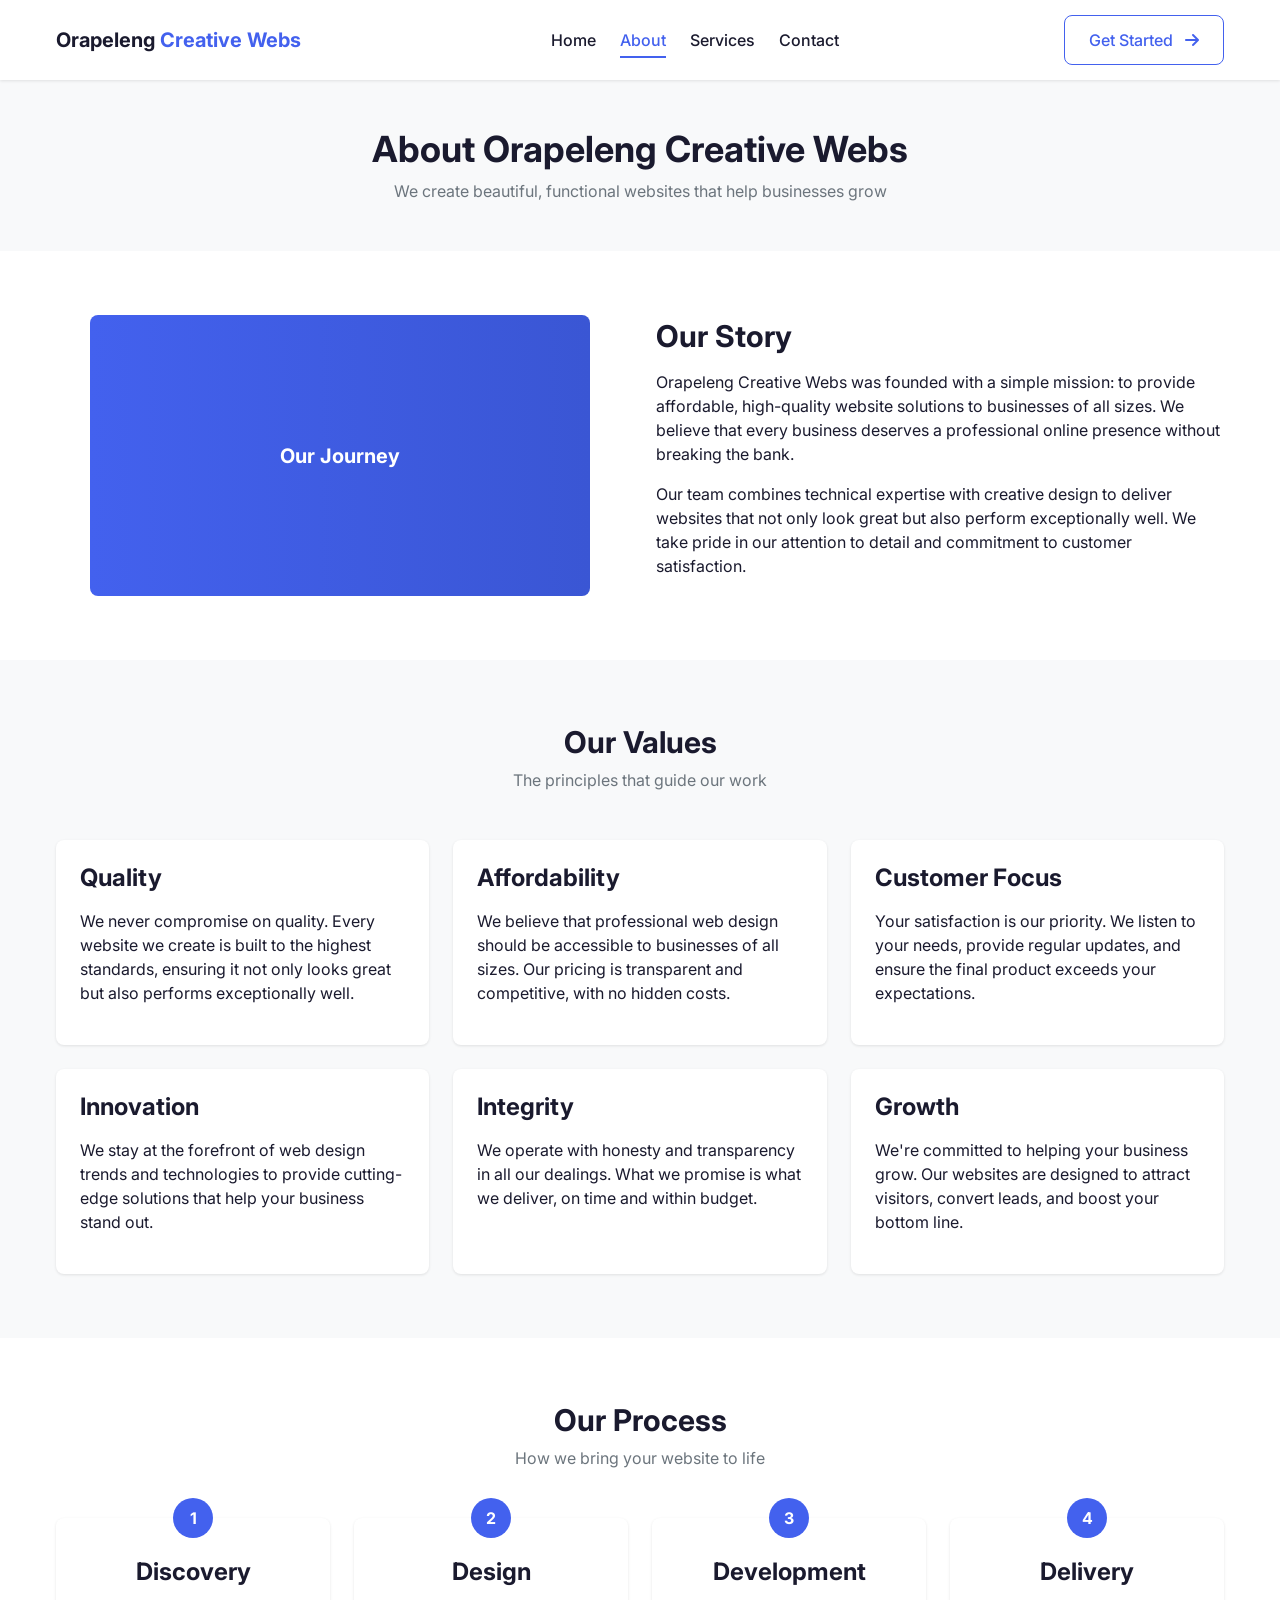
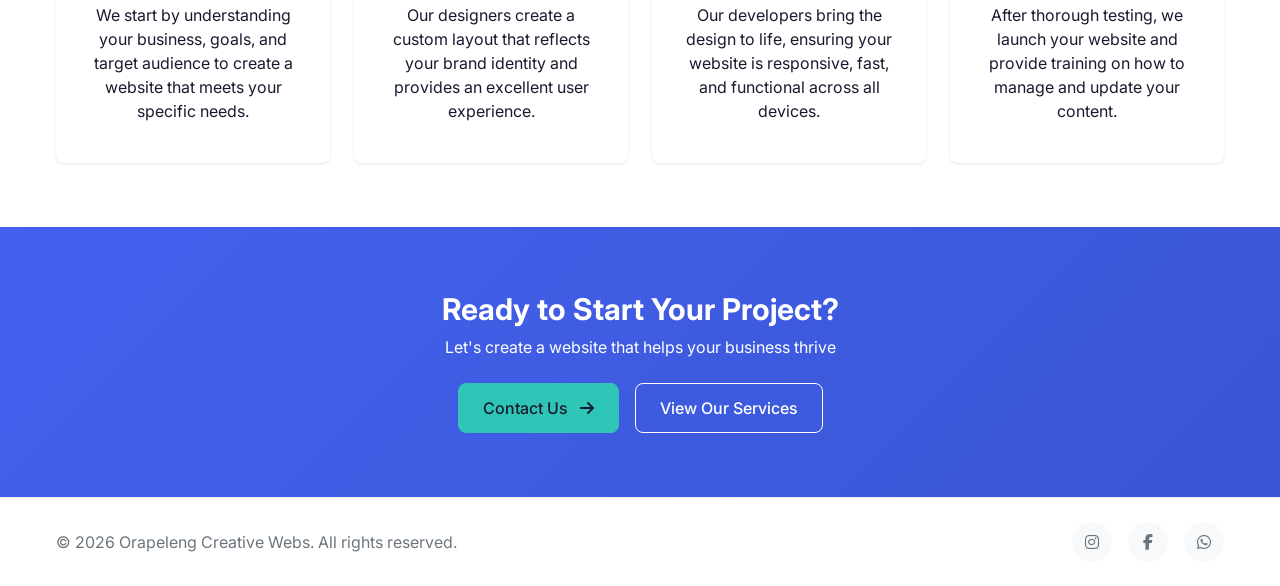
==== about.html @ 5fe6d30f "Add files via upload" ====
<!DOCTYPE html>
<html lang="en">
<head>
    <meta charset="UTF-8">
    <meta name="viewport" content="width=device-width, initial-scale=1.0">
    <title>About Us - Orapeleng Creative Webs</title>
    <meta name="description" content="Learn about Orapeleng Creative Webs, our story, values, and process for creating beautiful websites.">
    <!-- Stylesheets -->
    <link rel="stylesheet" href="styles.css">
    <!-- Google Fonts -->
    <link href="https://fonts.googleapis.com/css2?family=Inter:wght@300;400;500;600;700&display=swap" rel="stylesheet">
    <!-- Font Awesome for icons -->
    <link rel="stylesheet" href="https://cdnjs.cloudflare.com/ajax/libs/font-awesome/6.4.0/css/all.min.css">
</head>
<body>
    <!-- Navigation -->
    <header class="header">
        <div class="container">
            <div class="header-content">
                <a href="index.html" class="logo">
                    Orapeleng <span>Creative Webs</span>
                </a>
                <nav class="main-nav">
                    <ul class="nav-list">
                        <li><a href="index.html">Home</a></li>
                        <li><a href="about.html" class="active">About</a></li>
                        <li><a href="services.html">Services</a></li>
                        <li><a href="contact.html">Contact</a></li>
                    </ul>
                </nav>
                <div class="nav-buttons">
                    <a href="contact.html" class="btn btn-outline">
                        Get Started <i class="fas fa-arrow-right"></i>
                    </a>
                    <button class="mobile-menu-btn" id="mobileMenuBtn">
                        <i class="fas fa-bars"></i>
                    </button>
                </div>
            </div>
        </div>
    </header>

    <!-- Mobile Menu -->
    <div class="mobile-menu" id="mobileMenu">
        <ul class="mobile-nav-list">
            <li><a href="index.html">Home</a></li>
            <li><a href="about.html">About</a></li>
            <li><a href="services.html">Services</a></li>
            <li><a href="contact.html">Contact</a></li>
        </ul>
    </div>

    <main>
        <!-- Page Header -->
        <section class="page-header">
            <div class="container">
                <h1>About Orapeleng Creative Webs</h1>
                <p>We create beautiful, functional websites that help businesses grow</p>
            </div>
        </section>

        <!-- Our Story Section -->
        <section class="story-section">
            <div class="container">
                <div class="story-content">
                    <div class="story-image">
                        <div class="gradient-box">
                            <div class="gradient-overlay">Our Journey</div>
                        </div>
                    </div>
                    <div class="story-text">
                        <h2>Our Story</h2>
                        <p>Orapeleng Creative Webs was founded with a simple mission: to provide affordable, high-quality website solutions to businesses of all sizes. We believe that every business deserves a professional online presence without breaking the bank.</p>
                        <p>Our team combines technical expertise with creative design to deliver websites that not only look great but also perform exceptionally well. We take pride in our attention to detail and commitment to customer satisfaction.</p>
                    </div>
                </div>
            </div>
        </section>

        <!-- Our Values Section -->
        <section class="values-section">
            <div class="container">
                <div class="section-header">
                    <h2>Our Values</h2>
                    <p>The principles that guide our work</p>
                </div>
                <div class="values-grid">
                    <div class="value-card">
                        <h3>Quality</h3>
                        <p>We never compromise on quality. Every website we create is built to the highest standards, ensuring it not only looks great but also performs exceptionally well.</p>
                    </div>
                    <div class="value-card">
                        <h3>Affordability</h3>
                        <p>We believe that professional web design should be accessible to businesses of all sizes. Our pricing is transparent and competitive, with no hidden costs.</p>
                    </div>
                    <div class="value-card">
                        <h3>Customer Focus</h3>
                        <p>Your satisfaction is our priority. We listen to your needs, provide regular updates, and ensure the final product exceeds your expectations.</p>
                    </div>
                    <div class="value-card">
                        <h3>Innovation</h3>
                        <p>We stay at the forefront of web design trends and technologies to provide cutting-edge solutions that help your business stand out.</p>
                    </div>
                    <div class="value-card">
                        <h3>Integrity</h3>
                        <p>We operate with honesty and transparency in all our dealings. What we promise is what we deliver, on time and within budget.</p>
                    </div>
                    <div class="value-card">
                        <h3>Growth</h3>
                        <p>We're committed to helping your business grow. Our websites are designed to attract visitors, convert leads, and boost your bottom line.</p>
                    </div>
                </div>
            </div>
        </section>

        <!-- Our Process Section -->
        <section class="process-section">
            <div class="container">
                <div class="section-header">
                    <h2>Our Process</h2>
                    <p>How we bring your website to life</p>
                </div>
                <div class="process-steps">
                    <div class="process-step">
                        <div class="step-number">1</div>
                        <h3>Discovery</h3>
                        <p>We start by understanding your business, goals, and target audience to create a website that meets your specific needs.</p>
                    </div>
                    <div class="process-step">
                        <div class="step-number">2</div>
                        <h3>Design</h3>
                        <p>Our designers create a custom layout that reflects your brand identity and provides an excellent user experience.</p>
                    </div>
                    <div class="process-step">
                        <div class="step-number">3</div>
                        <h3>Development</h3>
                        <p>Our developers bring the design to life, ensuring your website is responsive, fast, and functional across all devices.</p>
                    </div>
                    <div class="process-step">
                        <div class="step-number">4</div>
                        <h3>Delivery</h3>
                        <p>After thorough testing, we launch your website and provide training on how to manage and update your content.</p>
                    </div>
                </div>
            </div>
        </section>

        <!-- CTA Section -->
        <section class="cta-section">
            <div class="container">
                <div class="cta-content">
                    <h2>Ready to Start Your Project?</h2>
                    <p>Let's create a website that helps your business thrive</p>
                    <div class="cta-buttons">
                        <a href="contact.html" class="btn btn-secondary">
                            Contact Us <i class="fas fa-arrow-right"></i>
                        </a>
                        <a href="services.html" class="btn btn-outline-light">
                            View Our Services
                        </a>
                    </div>
                </div>
            </div>
        </section>
    </main>

    <!-- Footer -->
    <footer class="footer">
        <div class="container">
            <div class="footer-content">
                <p>&copy; <span id="currentYear"></span> Orapeleng Creative Webs. All rights reserved.</p>
                <div class="social-links">
                    <a href="https://instagram.com/orapelengmadibela?utm_source=qr&igsh=MzNINGNkZWQ4Mg==" aria-label="Instagram">
                        <i class="fab fa-instagram"></i>
                    </a>
                    <a href="https://www.facebook.com/orapeleng.madibela.98" aria-label="Facebook">
                        <i class="fab fa-facebook-f"></i>
                    </a>
                    <a href="https://wa.me/27662343315" aria-label="WhatsApp">
                        <i class="fab fa-whatsapp"></i>
                    </a>
                </div>
            </div>
        </div>
    </footer>

    <!-- Scripts -->
    <script src="script.js"></script>
</body>
</html>
---- styles.css ----
/* ===== Basic Reset ===== */
* {
    margin: 0;
    padding: 0;
    box-sizing: border-box;
}

/* ===== Colors ===== */
:root {
    /* Main colors */
    --primary: #4361ee;
    --primary-dark: #3a56d4;
    --secondary: #2ec4b6;
    --secondary-dark: #21a99d;
    --dark: #1a1a2e;
    --light: #ffffff;
    --light-gray: #f8f9fa;
    --gray: #6c757d;
    --success: #28a745;
}

/* ===== Base Styles ===== */
body {
    font-family: 'Inter', sans-serif;
    font-size: 16px;
    line-height: 1.5;
    color: #1a1a2e;
    background-color: #ffffff;
}

h1, h2, h3, h4, h5, h6 {
    margin-bottom: 1rem;
    font-weight: 700;
    line-height: 1.2;
}

h1 {
    font-size: 2.25rem;
}

h2 {
    font-size: 1.875rem;
}

h3 {
    font-size: 1.5rem;
}

p {
    margin-bottom: 1rem;
}

a {
    color: #4361ee;
    text-decoration: none;
    transition: all 0.3s ease;
}

a:hover {
    color: #3a56d4;
}

ul, ol {
    margin-bottom: 1rem;
    padding-left: 2rem;
}

img {
    max-width: 100%;
    height: auto;
}

/* ===== Layout ===== */
.container {
    width: 100%;
    max-width: 1200px;
    margin: 0 auto;
    padding: 0 1rem;
}

.section-header {
    text-align: center;
    margin-bottom: 3rem;
}

.section-header h2 {
    margin-bottom: 0.5rem;
}

.section-header p {
    color: #6c757d;
    max-width: 700px;
    margin-left: auto;
    margin-right: auto;
}

.section-footer {
    text-align: center;
    margin-top: 3rem;
}

/* ===== Buttons ===== */
.btn {
    display: inline-block;
    padding: 0.75rem 1.5rem;
    font-size: 1rem;
    font-weight: 500;
    text-align: center;
    cursor: pointer;
    border: 1px solid transparent;
    border-radius: 0.5rem;
    transition: all 0.3s ease;
}

.btn i {
    margin-left: 0.5rem;
}

.btn-sm {
    padding: 0.5rem 1rem;
    font-size: 0.875rem;
}

.btn-primary {
    color: #ffffff;
    background-color: #4361ee;
    border-color: #4361ee;
}

.btn-primary:hover {
    background-color: #3a56d4;
    border-color: #3a56d4;
}

.btn-secondary {
    color: #1a1a2e;
    background-color: #2ec4b6;
    border-color: #2ec4b6;
}

.btn-secondary:hover {
    background-color: #21a99d;
    border-color: #21a99d;
}

.btn-outline {
    color: #4361ee;
    background-color: transparent;
    border-color: #4361ee;
}

.btn-outline:hover {
    color: #ffffff;
    background-color: #4361ee;
}

.btn-outline-light {
    color: #ffffff;
    background-color: transparent;
    border-color: #ffffff;
}

.btn-outline-light:hover {
    color: #1a1a2e;
    background-color: #ffffff;
}

.btn-full {
    width: 100%;
}

/* ===== Cards ===== */
.card {
    background-color: #ffffff;
    border-radius: 0.5rem;
    box-shadow: 0 1px 3px rgba(0, 0, 0, 0.1);
    padding: 1.5rem;
    transition: all 0.3s ease;
}

.card:hover {
    box-shadow: 0 4px 6px rgba(0, 0, 0, 0.1);
    transform: translateY(-5px);
}

.card h3 {
    margin-bottom: 0.75rem;
}

.card p {
    color: #6c757d;
    margin-bottom: 0;
}

/* ===== Service Cards ===== */
.service-cards {
    display: grid;
    grid-template-columns: 1fr;
    gap: 1.5rem;
    margin-bottom: 2rem;
}

.service-card {
    background-color: #ffffff;
    border-radius: 0.5rem;
    box-shadow: 0 1px 3px rgba(0, 0, 0, 0.1);
    overflow: hidden;
    transition: all 0.3s ease;
    position: relative;
    display: flex;
    flex-direction: column;
}

.service-card:hover {
    box-shadow: 0 10px 15px rgba(0, 0, 0, 0.1);
    transform: translateY(-5px);
}

.service-card.popular {
    border: 2px solid #4361ee;
}

.popular-tag {
    position: absolute;
    top: 0;
    right: 0;
    background-color: #4361ee;
    color: #ffffff;
    font-size: 0.875rem;
    font-weight: 500;
    padding: 0.25rem 0.75rem;
    border-bottom-left-radius: 0.5rem;
}

.service-header {
    padding: 1.5rem;
    border-bottom: 1px solid #eee;
}

.service-header h3 {
    margin-bottom: 0.5rem;
}

.service-header p {
    color: #6c757d;
    margin-bottom: 1rem;
}

.service-header .price {
    font-size: 1.875rem;
    font-weight: 700;
}

.service-content {
    padding: 1.5rem;
    flex-grow: 1;
}

.feature-list {
    list-style: none;
    padding: 0;
    margin: 0;
}

.feature-list li {
    display: flex;
    align-items: flex-start;
    margin-bottom: 0.75rem;
}

.feature-list li i {
    color: #28a745;
    margin-right: 0.5rem;
    margin-top: 0.25rem;
}

.examples {
    margin-top: 1.5rem;
}

.examples h4 {
    font-size: 1rem;
    margin-bottom: 0.5rem;
}

.examples ul {
    list-style: disc;
    padding-left: 1.5rem;
    color: #6c757d;
}

.service-footer {
    padding: 1.5rem;
    border-top: 1px solid #eee;
}

/* ===== Portfolio ===== */
.portfolio-grid {
    display: grid;
    grid-template-columns: 1fr;
    gap: 1.5rem;
}

.portfolio-grid.single-project {
    max-width: 800px;
    margin: 0 auto;
}

.portfolio-item {
    border-radius: 0.5rem;
    overflow: hidden;
    box-shadow: 0 1px 3px rgba(0, 0, 0, 0.1);
    transition: all 0.3s ease;
}

.portfolio-item:hover {
    transform: scale(1.02);
    box-shadow: 0 10px 15px rgba(0, 0, 0, 0.1);
}

.portfolio-image {
    position: relative; 
    overflow: hidden;
    aspect-ratio: 1 / 1; /*16 / 9*/
}

.portfolio-image img {
    width: 150%;
    height: 150%;
    object-fit: cover;
    transition: all 0.3s ease;
}

.portfolio-overlay {
    position: absolute;
    top: 0;
    left: 0;
    width: 100%;
    height: 100%;
    background-color: rgba(26, 26, 46, 0.8);
    display: flex;
    align-items: center;
    justify-content: center;
    opacity: 0;
    transition: all 0.3s ease;
}

.portfolio-info {
    text-align: center;
    padding: 1rem;
    transform: translateY(20px);
    transition: all 0.3s ease;
}

.portfolio-info h3 {
    color: #ffffff;
    margin-bottom: 0.5rem;
}

.portfolio-info p {
    color: #f8f9fa;
    margin-bottom: 1rem;
}

.portfolio-item:hover .portfolio-overlay {
    opacity: 1;
}

.portfolio-item:hover .portfolio-info {
    transform: translateY(0);
}

.portfolio-item:hover .portfolio-image img {
    transform: scale(1.1);
}

/* ===== Forms ===== */
.form-group {
    margin-bottom: 1rem;
}

.form-row {
    display: grid;
    grid-template-columns: 1fr;
    gap: 1rem;
}

label {
    display: block;
    margin-bottom: 0.5rem;
    font-weight: 500;
}

input, textarea, select {
    width: 100%;
    padding: 0.75rem;
    font-size: 1rem;
    border: 1px solid #ccc;
    border-radius: 0.25rem;
    transition: all 0.3s ease;
}

input:focus, textarea:focus, select:focus {
    outline: none;
    border-color: #4361ee;
    box-shadow: 0 0 0 3px rgba(67, 97, 238, 0.2);
}

textarea {
    resize: vertical;
}

/* ===== Tabs ===== */
.tabs {
    margin-bottom: 2rem;
}

.tab-buttons {
    display: flex;
    border-bottom: 1px solid #eee;
    margin-bottom: 2rem;
    overflow-x: auto;
}

.tab-btn {
    padding: 0.75rem 1.5rem;
    background: none;
    border: none;
    border-bottom: 2px solid transparent;
    font-size: 1rem;
    font-weight: 500;
    color: #6c757d;
    cursor: pointer;
    transition: all 0.3s ease;
    white-space: nowrap;
}

.tab-btn:hover {
    color: #4361ee;
}

.tab-btn.active {
    color: #4361ee;
    border-bottom-color: #4361ee;
}

.tab-pane {
    display: none;
}

.tab-pane.active {
    display: block;
}

/* ===== Additional Services ===== */
.additional-services {
    display: grid;
    grid-template-columns: 1fr;
    gap: 1.5rem;
}

/* ===== Payment Terms ===== */
.payment-terms {
    display: grid;
    grid-template-columns: 1fr;
    gap: 1.5rem;
}

/* ===== Contact Grid ===== */
.contact-grid {
    display: grid;
    grid-template-columns: 1fr;
    gap: 2rem;
}

.section-intro {
    margin-bottom: 1.5rem;
}

.contact-info {
    display: grid;
    gap: 1rem;
    margin-bottom: 2rem;
}

.info-card {
    display: flex;
    align-items: center;
    padding: 1rem;
    background-color: #ffffff;
    border-radius: 0.5rem;
    box-shadow: 0 1px 3px rgba(0, 0, 0, 0.1);
}

.info-icon {
    width: 40px;
    height: 40px;
    border-radius: 50%;
    background-color: rgba(67, 97, 238, 0.1);
    display: flex;
    align-items: center;
    justify-content: center;
    margin-right: 1rem;
}

.info-icon i {
    color: #4361ee;
    font-size: 1.125rem;
}

.info-content h3 {
    margin-bottom: 0.25rem;
    font-size: 1rem;
}

.info-content p {
    margin-bottom: 0;
    color: #6c757d;
}

.business-hours h3 {
    margin-bottom: 1rem;
}

.hours-grid {
    display: grid;
    grid-template-columns: repeat(2, 1fr);
    gap: 1rem;
}

.hours-item .day {
    font-weight: 500;
    margin-bottom: 0.25rem;
}

.hours-item .time {
    color: #6c757d;
    margin-bottom: 0;
}

/* ===== FAQ ===== */
.faq-container {
    max-width: 800px;
    margin: 0 auto;
}

.faq-item {
    margin-bottom: 1.5rem;
    padding-bottom: 1.5rem;
    border-bottom: 1px solid #eee;
}

.faq-item:last-child {
    border-bottom: none;
    margin-bottom: 0;
    padding-bottom: 0;
}

.faq-item h3 {
    margin-bottom: 0.75rem;
    font-size: 1.125rem;
    cursor: pointer;
}

.faq-item p {
    color: #6c757d;
    margin-bottom: 0;
}

/* ===== Header ===== */
.header {
    position: sticky;
    top: 0;
    z-index: 100;
    background-color: #ffffff;
    box-shadow: 0 1px 3px rgba(0, 0, 0, 0.1);
}

.header-content {
    display: flex;
    align-items: center;
    justify-content: space-between;
    height: 80px;
}

.logo {
    font-size: 1.25rem;
    font-weight: 700;
    color: #1a1a2e;
}

.logo span {
    color: #4361ee;
}

.main-nav {
    display: none;
}

.nav-list {
    display: flex;
    list-style: none;
    margin: 0;
    padding: 0;
}

.nav-list li {
    margin-left: 1.5rem;
}

.nav-list a {
    color: #1a1a2e;
    font-weight: 500;
    padding: 0.5rem 0;
    position: relative;
}

.nav-list a:hover, .nav-list a.active {
    color: #4361ee;
}

.nav-list a::after {
    content: '';
    position: absolute;
    bottom: 0;
    left: 0;
    width: 0;
    height: 2px;
    background-color: #4361ee;
    transition: all 0.3s ease;
}

.nav-list a:hover::after, .nav-list a.active::after {
    width: 100%;
}

.nav-buttons {
    display: flex;
    align-items: center;
}

.mobile-menu-btn {
    display: flex;
    align-items: center;
    justify-content: center;
    width: 40px;
    height: 40px;
    background: none;
    border: none;
    font-size: 1.25rem;
    color: #1a1a2e;
    cursor: pointer;
    margin-left: 1rem;
}

/* ===== Mobile Menu ===== */
.mobile-menu {
    position: fixed;
    top: 80px;
    left: 0;
    width: 100%;
    height: 0;
    background-color: #ffffff;
    overflow: hidden;
    transition: all 0.3s ease;
    z-index: 99;
    box-shadow: 0 1px 3px rgba(0, 0, 0, 0.1);
}

.mobile-menu.active {
    height: auto;
}

.mobile-nav-list {
    list-style: none;
    padding: 1rem;
    margin: 0;
}

.mobile-nav-list li {
    margin-bottom: 1rem;
}

.mobile-nav-list a {
    display: block;
    padding: 0.5rem 0;
    color: #1a1a2e;
    font-weight: 500;
}

.mobile-nav-list a:hover, .mobile-nav-list a.active {
    color: #4361ee;
}

/* ===== Hero Section ===== */
.hero-section {
    padding: 4rem 0;
    background: linear-gradient(to bottom, #ffffff, #f8f9fa);
}

.hero-content {
    display: grid;
    grid-template-columns: 1fr;
    gap: 2rem;
    align-items: center;
}

.hero-text h1 {
    margin-bottom: 1rem;
}

.hero-text p {
    font-size: 1.125rem;
    color: #6c757d;
    margin-bottom: 1.5rem;
}

.hero-buttons {
    display: flex;
    flex-wrap: wrap;
    gap: 1rem;
    margin-bottom: 2rem;
}

.hero-animation {
    position: relative;
    width: 100%;
    height: 300px;
    border-radius: 0.5rem;
    overflow: hidden;
    box-shadow: 0 10px 15px rgba(0, 0, 0, 0.1);
}

#heroCanvas {
    position: absolute;
    top: 0;
    left: 0;
    width: 100%;
    height: 100%;
    background: linear-gradient(135deg, #1a1a2e 0%, #16213e 100%);
}

.hero-overlay {
    position: absolute;
    top: 0;
    left: 0;
    width: 100%;
    height: 100%;
    display: flex;
    flex-direction: column;
    align-items: center;
    justify-content: center;
    background-color: rgba(0, 0, 0, 0.3);
    padding: 1.5rem;
    text-align: center;
    color: #ffffff;
}

.hero-overlay h2 {
    margin-bottom: 0.5rem;
}

.hero-overlay p {
    margin-bottom: 0;
}

/* ===== Sections ===== */
.target-market-section,
.services-preview-section,
.portfolio-section,
.why-choose-section,
.cta-section,
.story-section,
.values-section,
.process-section,
.packages-section,
.payment-terms-section,
.contact-section,
.faq-section {
    padding: 4rem 0;
}

.target-market-section,
.portfolio-section,
.values-section,
.payment-terms-section,
.faq-section {
    background-color: #f8f9fa;
}

.market-cards,
.feature-cards {
    display: grid;
    grid-template-columns: 1fr;
    gap: 1.5rem;
}

/* ===== CTA Section ===== */
.cta-section {
    background: linear-gradient(135deg, #4361ee 0%, #3a56d4 100%);
    color: #ffffff;
}

.cta-content {
    text-align: center;
    max-width: 700px;
    margin: 0 auto;
}

.cta-content h2 {
    margin-bottom: 0.5rem;
}

.cta-content p {
    margin-bottom: 1.5rem;
}

.cta-buttons {
    display: flex;
    flex-wrap: wrap;
    justify-content: center;
    gap: 1rem;
}

/* ===== Page Header ===== */
.page-header {
    padding: 3rem 0;
    background-color: #f8f9fa;
    text-align: center;
}

.page-header h1 {
    margin-bottom: 0.5rem;
}

.page-header p {
    color: #6c757d;
    max-width: 700px;
    margin: 0 auto;
}

/* ===== Story Section ===== */
.story-content {
    display: grid;
    grid-template-columns: 1fr;
    gap: 2rem;
    align-items: center;
}

.gradient-box {
    position: relative;
    width: 100%;
    max-width: 500px;
    aspect-ratio: 16 / 9;
    margin: 0 auto;
    border-radius: 0.5rem;
    overflow: hidden;
    background: linear-gradient(90deg, #4361ee, #3a56d4, #4895ef, #4cc9f0);
    background-size: 300% 300%;
    animation: gradient 15s ease infinite;
}

@keyframes gradient {
    0% { background-position: 0% 50%; }
    50% { background-position: 100% 50%; }
    100% { background-position: 0% 50%; }
}

.gradient-overlay {
    position: absolute;
    top: 0;
    left: 0;
    width: 100%;
    height: 100%;
    display: flex;
    align-items: center;
    justify-content: center;
    color: #ffffff;
    font-size: 1.25rem;
    font-weight: 700;
}

/* ===== Values Section ===== */
.values-grid {
    display: grid;
    grid-template-columns: 1fr;
    gap: 1.5rem;
}

.value-card {
    background-color: #ffffff;
    border-radius: 0.5rem;
    box-shadow: 0 1px 3px rgba(0, 0, 0, 0.1);
    padding: 1.5rem;
    transition: all 0.3s ease;
}

.value-card:hover {
    box-shadow: 0 4px 6px rgba(0, 0, 0, 0.1);
    transform: translateY(-5px);
}

/* ===== Process Section ===== */
.process-steps {
    display: grid;
    grid-template-columns: 1fr;
    gap: 1.5rem;
}

.process-step {
    position: relative;
    background-color: #ffffff;
    border-radius: 0.5rem;
    box-shadow: 0 1px 3px rgba(0, 0, 0, 0.1);
    padding: 1.5rem;
    padding-top: 2.5rem;
    text-align: center;
    transition: all 0.3s ease;
}

.process-step:hover {
    box-shadow: 0 4px 6px rgba(0, 0, 0, 0.1);
    transform: translateY(-5px);
}

.step-number {
    position: absolute;
    top: -20px;
    left: 50%;
    transform: translateX(-50%);
    width: 40px;
    height: 40px;
    border-radius: 50%;
    background-color: #4361ee;
    color: #ffffff;
    font-weight: 700;
    display: flex;
    align-items: center;
    justify-content: center;
}

/* ===== Footer ===== */
.footer {
    padding: 1.5rem 0;
    border-top: 1px solid #eee;
}

.footer-content {
    display: flex;
    flex-direction: column;
    align-items: center;
    gap: 1rem;
}

.footer p {
    margin-bottom: 0;
    color: #6c757d;
}

.social-links {
    display: flex;
    gap: 1rem;
}

.social-links a {
    display: flex;
    align-items: center;
    justify-content: center;
    width: 40px;
    height: 40px;
    border-radius: 50%;
    background-color: #f8f9fa;
    color: #6c757d;
    transition: all 0.3s ease;
}

.social-links a:hover {
    background-color: #4361ee;
    color: #ffffff;
}

/* ===== Back to Top Button ===== */
.back-to-top {
    position: fixed;
    bottom: 20px;
    right: 20px;
    width: 40px;
    height: 40px;
    border-radius: 50%;
    background-color: #4361ee;
    color: #ffffff;
    border: none;
    display: none;
    align-items: center;
    justify-content: center;
    cursor: pointer;
    z-index: 99;
    box-shadow: 0 4px 6px rgba(0, 0, 0, 0.1);
}

/* ===== Form Message ===== */
.form-message {
    padding: 15px;
    margin-top: 20px;
    border-radius: 0.25rem;
    font-weight: 500;
}

.form-message.success {
    background-color: #d4edda;
    color: #28a745;
    border: 1px solid #28a745;
}

.form-message.error {
    background-color: #f8d7da;
    color: #dc3545;
    border: 1px solid #dc3545;
}

/* ===== Responsive Styles ===== */
@media (min-width: 576px) {
    .form-row {
        grid-template-columns: repeat(2, 1fr);
    }
    
    .market-cards,
    .feature-cards {
        grid-template-columns: repeat(2, 1fr);
    }
    
    .portfolio-grid {
        grid-template-columns: repeat(2, 1fr);
    }
    
    .values-grid {
        grid-template-columns: repeat(2, 1fr);
    }
}

@media (min-width: 768px) {
    .main-nav {
        display: block;
    }
    
    .mobile-menu-btn {
        display: none;
    }
    
    .service-cards {
        grid-template-columns: repeat(3, 1fr);
    }
    
    .additional-services,
    .payment-terms {
        grid-template-columns: repeat(2, 1fr);
    }
    
    .process-steps {
        grid-template-columns: repeat(4, 1fr);
    }
    
    .footer-content {
        flex-direction: row;
        justify-content: space-between;
    }
}

@media (min-width: 992px) {
    .hero-content,
    .story-content {
        grid-template-columns: 1fr 1fr;
    }
    
    .contact-grid {
        grid-template-columns: 3fr 2fr;
    }
    
    .market-cards,
    .feature-cards {
        grid-template-columns: repeat(4, 1fr);
    }
    
    .portfolio-grid {
        grid-template-columns: repeat(3, 1fr);
    }
    
    .values-grid {
        grid-template-columns: repeat(3, 1fr);
    }
}
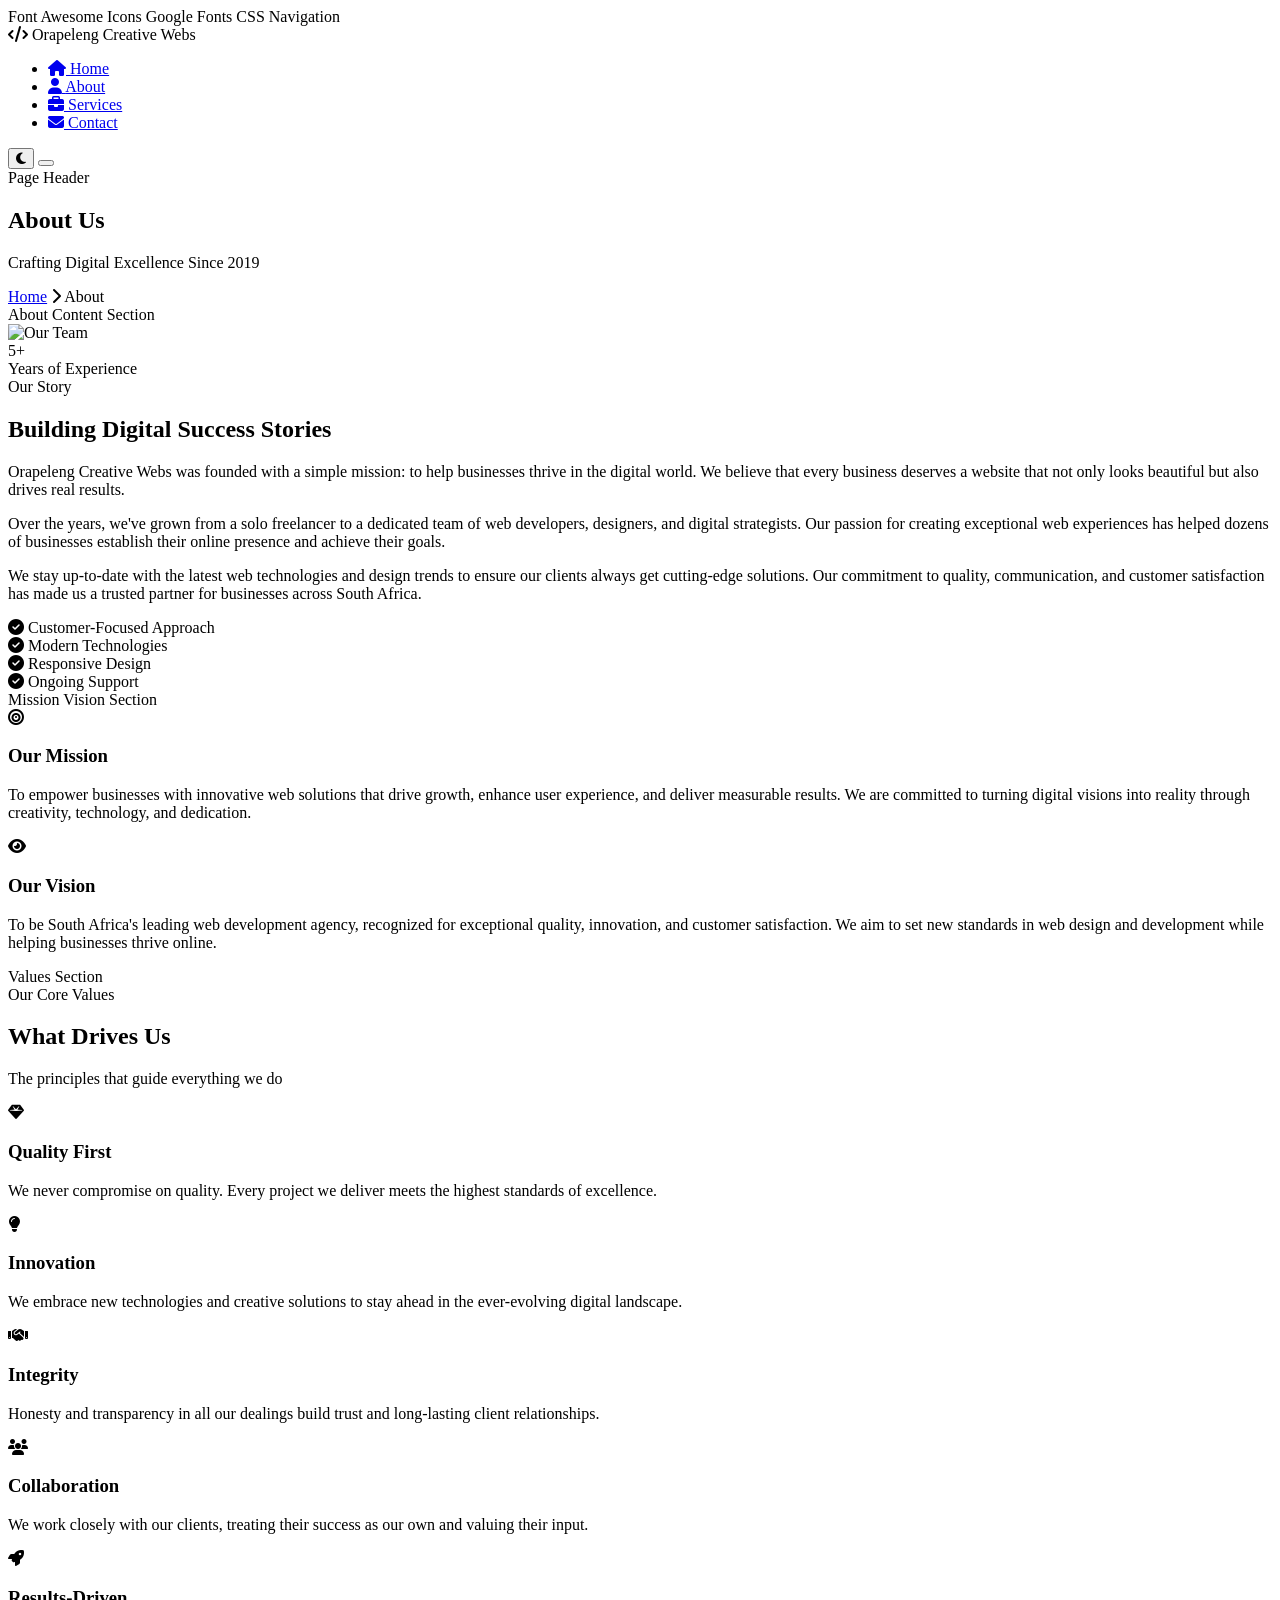
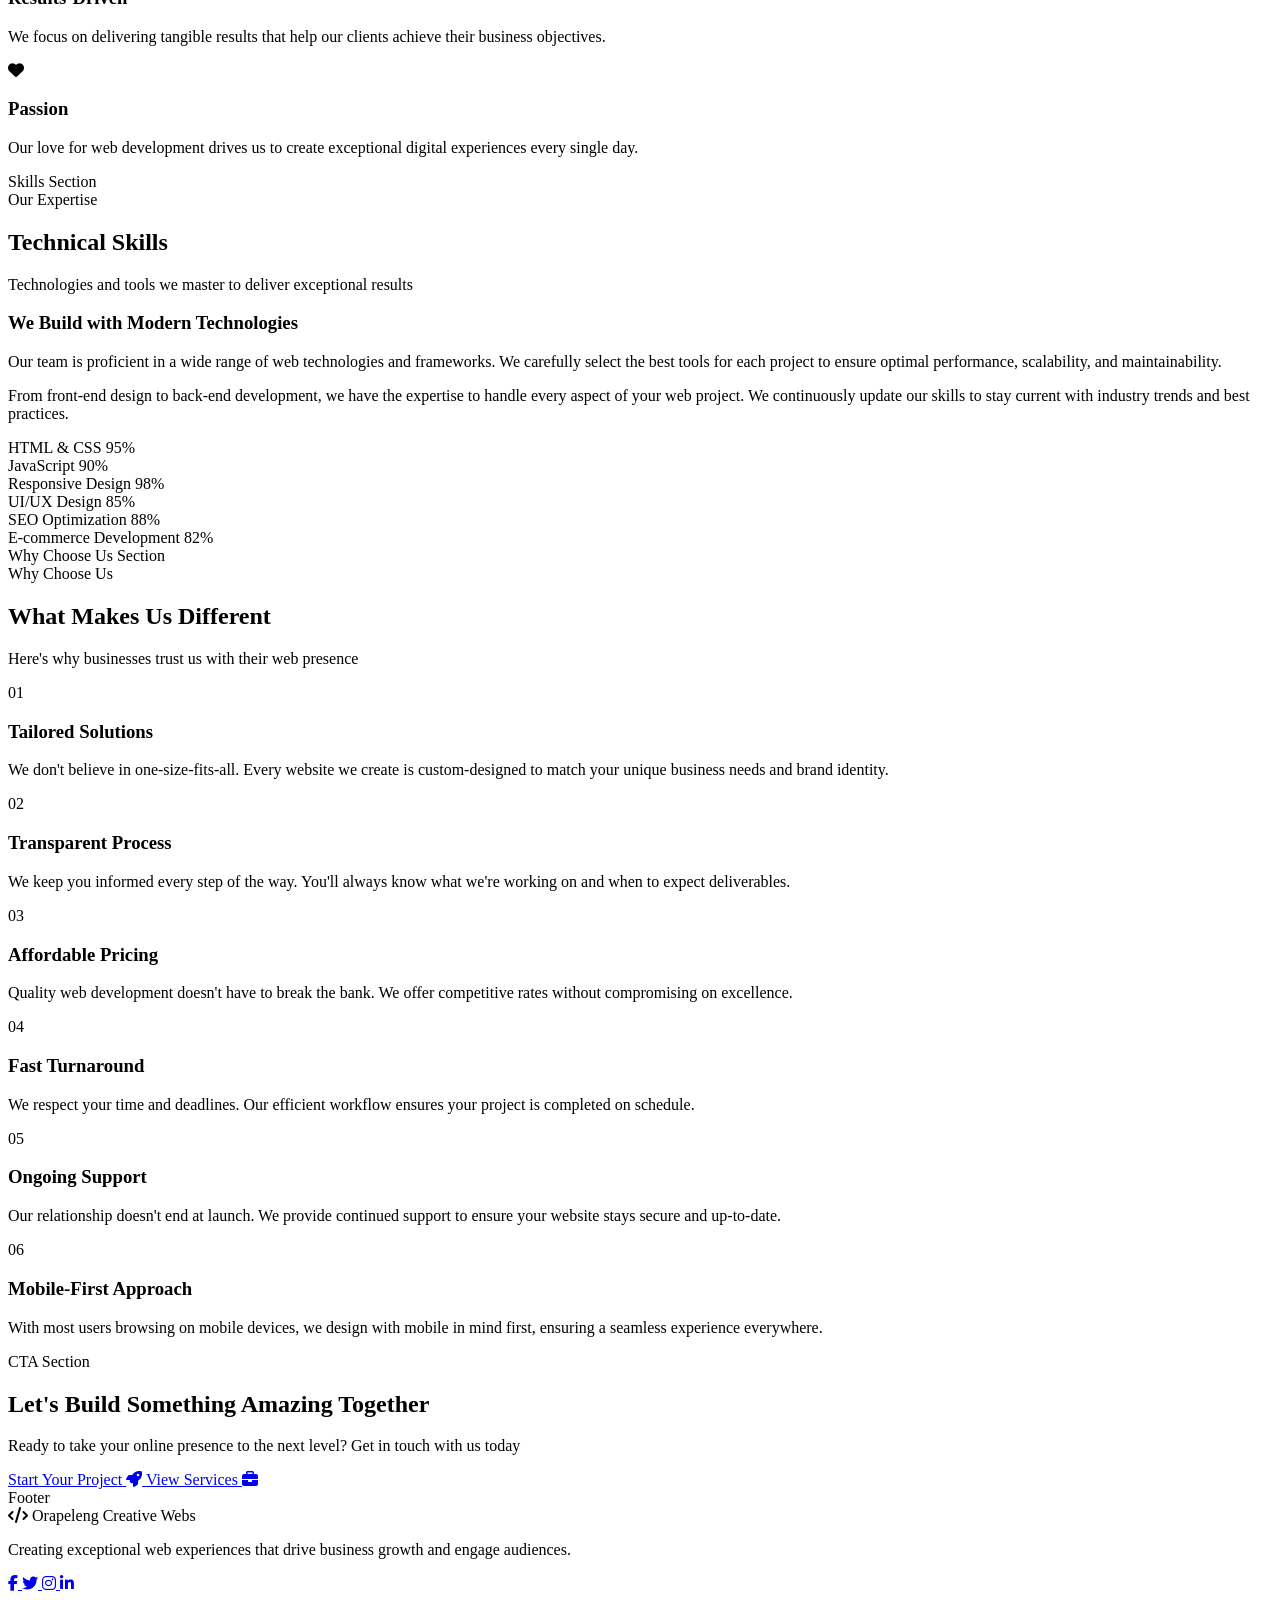
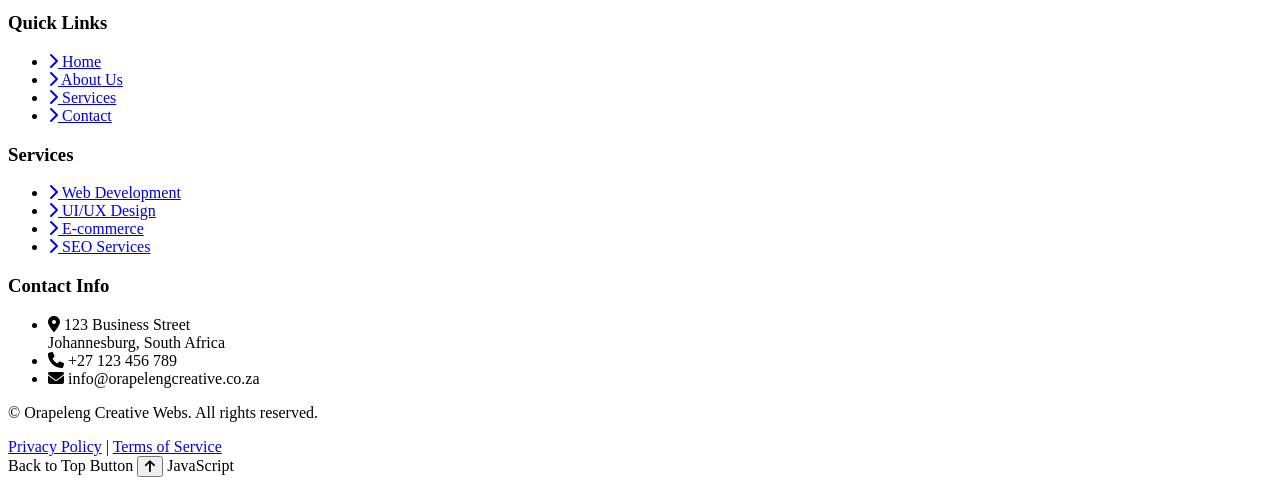
==== commit 8da73270: "Update about.html" ====
--- a/about.html
+++ b/about.html
@@ -3,188 +3,466 @@
 <head>
     <meta charset="UTF-8">
     <meta name="viewport" content="width=device-width, initial-scale=1.0">
+    <meta name="description" content="Learn about Orapeleng Creative Webs - Our story, mission, and the team behind exceptional web development services.">
     <title>About Us - Orapeleng Creative Webs</title>
-    <meta name="description" content="Learn about Orapeleng Creative Webs, our story, values, and process for creating beautiful websites.">
-    <!-- Stylesheets -->
-    <link rel="stylesheet" href="styles.css">
-    <!-- Google Fonts -->
-    <link href="https://fonts.googleapis.com/css2?family=Inter:wght@300;400;500;600;700&display=swap" rel="stylesheet">
-    <!-- Font Awesome for icons -->
+    
+     Font Awesome Icons 
     <link rel="stylesheet" href="https://cdnjs.cloudflare.com/ajax/libs/font-awesome/6.4.0/css/all.min.css">
+    
+     Google Fonts 
+    <link href="https://fonts.googleapis.com/css2?family=Poppins:wght@300;400;500;600;700&display=swap" rel="stylesheet">
+    
+     CSS 
+    <link rel="stylesheet" href="css/styles.css">
 </head>
 <body>
-    <!-- Navigation -->
-    <header class="header">
-        <div class="container">
-            <div class="header-content">
-                <a href="index.html" class="logo">
-                    Orapeleng <span>Creative Webs</span>
-                </a>
-                <nav class="main-nav">
-                    <ul class="nav-list">
-                        <li><a href="index.html">Home</a></li>
-                        <li><a href="about.html" class="active">About</a></li>
-                        <li><a href="services.html">Services</a></li>
-                        <li><a href="contact.html">Contact</a></li>
+     Navigation 
+    <nav class="navbar" id="navbar">
+        <div class="nav-container">
+            <div class="nav-brand">
+                <i class="fas fa-code"></i>
+                <span>Orapeleng Creative Webs</span>
+            </div>
+            
+            <ul class="nav-menu" id="navMenu">
+                <li class="nav-item">
+                    <a href="index.html" class="nav-link">
+                        <i class="fas fa-home"></i>
+                        <span>Home</span>
+                    </a>
+                </li>
+                <li class="nav-item">
+                    <a href="about.html" class="nav-link active">
+                        <i class="fas fa-user"></i>
+                        <span>About</span>
+                    </a>
+                </li>
+                <li class="nav-item">
+                    <a href="services.html" class="nav-link">
+                        <i class="fas fa-briefcase"></i>
+                        <span>Services</span>
+                    </a>
+                </li>
+                <li class="nav-item">
+                    <a href="contact.html" class="nav-link">
+                        <i class="fas fa-envelope"></i>
+                        <span>Contact</span>
+                    </a>
+                </li>
+            </ul>
+            
+            <div class="nav-actions">
+                <button class="theme-toggle" id="themeToggle" aria-label="Toggle theme">
+                    <i class="fas fa-moon"></i>
+                </button>
+                <button class="hamburger" id="hamburger" aria-label="Toggle menu">
+                    <span></span>
+                    <span></span>
+                    <span></span>
+                </button>
+            </div>
+        </div>
+    </nav>
+
+     Page Header 
+    <section class="page-header">
+        <div class="container">
+            <div class="page-header-content animate-fade-in-up">
+                <h1 class="page-title">About Us</h1>
+                <p class="page-subtitle">Crafting Digital Excellence Since 2019</p>
+                <nav class="breadcrumb">
+                    <a href="index.html">Home</a>
+                    <i class="fas fa-chevron-right"></i>
+                    <span>About</span>
+                </nav>
+            </div>
+        </div>
+    </section>
+
+     About Content Section 
+    <section class="about-content-section">
+        <div class="container">
+            <div class="about-grid">
+                <div class="about-image animate-on-scroll">
+                    <img src="/placeholder.svg?height=500&width=600&text=Our+Team" alt="Our Team">
+                    <div class="about-image-overlay">
+                        <div class="experience-badge">
+                            <div class="badge-number">5+</div>
+                            <div class="badge-text">Years of Experience</div>
+                        </div>
+                    </div>
+                </div>
+
+                <div class="about-text animate-on-scroll">
+                    <span class="section-tag">Our Story</span>
+                    <h2 class="section-title">Building Digital Success Stories</h2>
+                    <p>
+                        Orapeleng Creative Webs was founded with a simple mission: to help businesses thrive in the digital world. We believe that every business deserves a website that not only looks beautiful but also drives real results.
+                    </p>
+                    <p>
+                        Over the years, we've grown from a solo freelancer to a dedicated team of web developers, designers, and digital strategists. Our passion for creating exceptional web experiences has helped dozens of businesses establish their online presence and achieve their goals.
+                    </p>
+                    <p>
+                        We stay up-to-date with the latest web technologies and design trends to ensure our clients always get cutting-edge solutions. Our commitment to quality, communication, and customer satisfaction has made us a trusted partner for businesses across South Africa.
+                    </p>
+
+                    <div class="about-highlights">
+                        <div class="highlight-item">
+                            <i class="fas fa-check-circle"></i>
+                            <span>Customer-Focused Approach</span>
+                        </div>
+                        <div class="highlight-item">
+                            <i class="fas fa-check-circle"></i>
+                            <span>Modern Technologies</span>
+                        </div>
+                        <div class="highlight-item">
+                            <i class="fas fa-check-circle"></i>
+                            <span>Responsive Design</span>
+                        </div>
+                        <div class="highlight-item">
+                            <i class="fas fa-check-circle"></i>
+                            <span>Ongoing Support</span>
+                        </div>
+                    </div>
+                </div>
+            </div>
+        </div>
+    </section>
+
+     Mission Vision Section 
+    <section class="mission-vision-section">
+        <div class="container">
+            <div class="mission-vision-grid">
+                <div class="mission-card animate-on-scroll">
+                    <div class="card-icon">
+                        <i class="fas fa-bullseye"></i>
+                    </div>
+                    <h3>Our Mission</h3>
+                    <p>
+                        To empower businesses with innovative web solutions that drive growth, enhance user experience, and deliver measurable results. We are committed to turning digital visions into reality through creativity, technology, and dedication.
+                    </p>
+                </div>
+
+                <div class="vision-card animate-on-scroll">
+                    <div class="card-icon">
+                        <i class="fas fa-eye"></i>
+                    </div>
+                    <h3>Our Vision</h3>
+                    <p>
+                        To be South Africa's leading web development agency, recognized for exceptional quality, innovation, and customer satisfaction. We aim to set new standards in web design and development while helping businesses thrive online.
+                    </p>
+                </div>
+            </div>
+        </div>
+    </section>
+
+     Values Section 
+    <section class="values-section">
+        <div class="container">
+            <div class="section-header animate-on-scroll">
+                <span class="section-tag">Our Core Values</span>
+                <h2 class="section-title">What Drives Us</h2>
+                <p class="section-description">
+                    The principles that guide everything we do
+                </p>
+            </div>
+
+            <div class="values-grid">
+                <div class="value-card animate-on-scroll" style="animation-delay: 0.1s;">
+                    <div class="value-icon">
+                        <i class="fas fa-gem"></i>
+                    </div>
+                    <h3>Quality First</h3>
+                    <p>We never compromise on quality. Every project we deliver meets the highest standards of excellence.</p>
+                </div>
+
+                <div class="value-card animate-on-scroll" style="animation-delay: 0.2s;">
+                    <div class="value-icon">
+                        <i class="fas fa-lightbulb"></i>
+                    </div>
+                    <h3>Innovation</h3>
+                    <p>We embrace new technologies and creative solutions to stay ahead in the ever-evolving digital landscape.</p>
+                </div>
+
+                <div class="value-card animate-on-scroll" style="animation-delay: 0.3s;">
+                    <div class="value-icon">
+                        <i class="fas fa-handshake"></i>
+                    </div>
+                    <h3>Integrity</h3>
+                    <p>Honesty and transparency in all our dealings build trust and long-lasting client relationships.</p>
+                </div>
+
+                <div class="value-card animate-on-scroll" style="animation-delay: 0.4s;">
+                    <div class="value-icon">
+                        <i class="fas fa-users"></i>
+                    </div>
+                    <h3>Collaboration</h3>
+                    <p>We work closely with our clients, treating their success as our own and valuing their input.</p>
+                </div>
+
+                <div class="value-card animate-on-scroll" style="animation-delay: 0.5s;">
+                    <div class="value-icon">
+                        <i class="fas fa-rocket"></i>
+                    </div>
+                    <h3>Results-Driven</h3>
+                    <p>We focus on delivering tangible results that help our clients achieve their business objectives.</p>
+                </div>
+
+                <div class="value-card animate-on-scroll" style="animation-delay: 0.6s;">
+                    <div class="value-icon">
+                        <i class="fas fa-heart"></i>
+                    </div>
+                    <h3>Passion</h3>
+                    <p>Our love for web development drives us to create exceptional digital experiences every single day.</p>
+                </div>
+            </div>
+        </div>
+    </section>
+
+     Skills Section 
+    <section class="skills-section">
+        <div class="container">
+            <div class="section-header animate-on-scroll">
+                <span class="section-tag">Our Expertise</span>
+                <h2 class="section-title">Technical Skills</h2>
+                <p class="section-description">
+                    Technologies and tools we master to deliver exceptional results
+                </p>
+            </div>
+
+            <div class="skills-content">
+                <div class="skills-text animate-on-scroll">
+                    <h3>We Build with Modern Technologies</h3>
+                    <p>
+                        Our team is proficient in a wide range of web technologies and frameworks. We carefully select the best tools for each project to ensure optimal performance, scalability, and maintainability.
+                    </p>
+                    <p>
+                        From front-end design to back-end development, we have the expertise to handle every aspect of your web project. We continuously update our skills to stay current with industry trends and best practices.
+                    </p>
+                </div>
+
+                <div class="skills-bars animate-on-scroll">
+                    <div class="skill-item">
+                        <div class="skill-header">
+                            <span class="skill-name">HTML & CSS</span>
+                            <span class="skill-percentage">95%</span>
+                        </div>
+                        <div class="skill-bar">
+                            <div class="skill-progress" style="width: 95%;"></div>
+                        </div>
+                    </div>
+
+                    <div class="skill-item">
+                        <div class="skill-header">
+                            <span class="skill-name">JavaScript</span>
+                            <span class="skill-percentage">90%</span>
+                        </div>
+                        <div class="skill-bar">
+                            <div class="skill-progress" style="width: 90%;"></div>
+                        </div>
+                    </div>
+
+                    <div class="skill-item">
+                        <div class="skill-header">
+                            <span class="skill-name">Responsive Design</span>
+                            <span class="skill-percentage">98%</span>
+                        </div>
+                        <div class="skill-bar">
+                            <div class="skill-progress" style="width: 98%;"></div>
+                        </div>
+                    </div>
+
+                    <div class="skill-item">
+                        <div class="skill-header">
+                            <span class="skill-name">UI/UX Design</span>
+                            <span class="skill-percentage">85%</span>
+                        </div>
+                        <div class="skill-bar">
+                            <div class="skill-progress" style="width: 85%;"></div>
+                        </div>
+                    </div>
+
+                    <div class="skill-item">
+                        <div class="skill-header">
+                            <span class="skill-name">SEO Optimization</span>
+                            <span class="skill-percentage">88%</span>
+                        </div>
+                        <div class="skill-bar">
+                            <div class="skill-progress" style="width: 88%;"></div>
+                        </div>
+                    </div>
+
+                    <div class="skill-item">
+                        <div class="skill-header">
+                            <span class="skill-name">E-commerce Development</span>
+                            <span class="skill-percentage">82%</span>
+                        </div>
+                        <div class="skill-bar">
+                            <div class="skill-progress" style="width: 82%;"></div>
+                        </div>
+                    </div>
+                </div>
+            </div>
+        </div>
+    </section>
+
+     Why Choose Us Section 
+    <section class="why-choose-section">
+        <div class="container">
+            <div class="section-header animate-on-scroll">
+                <span class="section-tag">Why Choose Us</span>
+                <h2 class="section-title">What Makes Us Different</h2>
+                <p class="section-description">
+                    Here's why businesses trust us with their web presence
+                </p>
+            </div>
+
+            <div class="why-choose-grid">
+                <div class="why-card animate-on-scroll" style="animation-delay: 0.1s;">
+                    <div class="why-number">01</div>
+                    <h3>Tailored Solutions</h3>
+                    <p>We don't believe in one-size-fits-all. Every website we create is custom-designed to match your unique business needs and brand identity.</p>
+                </div>
+
+                <div class="why-card animate-on-scroll" style="animation-delay: 0.2s;">
+                    <div class="why-number">02</div>
+                    <h3>Transparent Process</h3>
+                    <p>We keep you informed every step of the way. You'll always know what we're working on and when to expect deliverables.</p>
+                </div>
+
+                <div class="why-card animate-on-scroll" style="animation-delay: 0.3s;">
+                    <div class="why-number">03</div>
+                    <h3>Affordable Pricing</h3>
+                    <p>Quality web development doesn't have to break the bank. We offer competitive rates without compromising on excellence.</p>
+                </div>
+
+                <div class="why-card animate-on-scroll" style="animation-delay: 0.4s;">
+                    <div class="why-number">04</div>
+                    <h3>Fast Turnaround</h3>
+                    <p>We respect your time and deadlines. Our efficient workflow ensures your project is completed on schedule.</p>
+                </div>
+
+                <div class="why-card animate-on-scroll" style="animation-delay: 0.5s;">
+                    <div class="why-number">05</div>
+                    <h3>Ongoing Support</h3>
+                    <p>Our relationship doesn't end at launch. We provide continued support to ensure your website stays secure and up-to-date.</p>
+                </div>
+
+                <div class="why-card animate-on-scroll" style="animation-delay: 0.6s;">
+                    <div class="why-number">06</div>
+                    <h3>Mobile-First Approach</h3>
+                    <p>With most users browsing on mobile devices, we design with mobile in mind first, ensuring a seamless experience everywhere.</p>
+                </div>
+            </div>
+        </div>
+    </section>
+
+     CTA Section 
+    <section class="cta-section">
+        <div class="container">
+            <div class="cta-content animate-on-scroll">
+                <h2 class="cta-title">Let's Build Something Amazing Together</h2>
+                <p class="cta-description">
+                    Ready to take your online presence to the next level? Get in touch with us today
+                </p>
+                <div class="cta-buttons">
+                    <a href="contact.html" class="btn btn-primary btn-lg">
+                        <span>Start Your Project</span>
+                        <i class="fas fa-rocket"></i>
+                    </a>
+                    <a href="services.html" class="btn btn-outline-light btn-lg">
+                        <span>View Services</span>
+                        <i class="fas fa-briefcase"></i>
+                    </a>
+                </div>
+            </div>
+        </div>
+    </section>
+
+     Footer 
+    <footer class="footer">
+        <div class="container">
+            <div class="footer-content">
+                <div class="footer-column">
+                    <div class="footer-brand">
+                        <i class="fas fa-code"></i>
+                        <span>Orapeleng Creative Webs</span>
+                    </div>
+                    <p class="footer-description">
+                        Creating exceptional web experiences that drive business growth and engage audiences.
+                    </p>
+                    <div class="social-links">
+                        <a href="#" class="social-link" aria-label="Facebook">
+                            <i class="fab fa-facebook-f"></i>
+                        </a>
+                        <a href="#" class="social-link" aria-label="Twitter">
+                            <i class="fab fa-twitter"></i>
+                        </a>
+                        <a href="#" class="social-link" aria-label="Instagram">
+                            <i class="fab fa-instagram"></i>
+                        </a>
+                        <a href="#" class="social-link" aria-label="LinkedIn">
+                            <i class="fab fa-linkedin-in"></i>
+                        </a>
+                    </div>
+                </div>
+
+                <div class="footer-column">
+                    <h3 class="footer-title">Quick Links</h3>
+                    <ul class="footer-links">
+                        <li><a href="index.html"><i class="fas fa-chevron-right"></i> Home</a></li>
+                        <li><a href="about.html"><i class="fas fa-chevron-right"></i> About Us</a></li>
+                        <li><a href="services.html"><i class="fas fa-chevron-right"></i> Services</a></li>
+                        <li><a href="contact.html"><i class="fas fa-chevron-right"></i> Contact</a></li>
                     </ul>
-                </nav>
-                <div class="nav-buttons">
-                    <a href="contact.html" class="btn btn-outline">
-                        Get Started <i class="fas fa-arrow-right"></i>
-                    </a>
-                    <button class="mobile-menu-btn" id="mobileMenuBtn">
-                        <i class="fas fa-bars"></i>
-                    </button>
-                </div>
-            </div>
-        </div>
-    </header>
-
-    <!-- Mobile Menu -->
-    <div class="mobile-menu" id="mobileMenu">
-        <ul class="mobile-nav-list">
-            <li><a href="index.html">Home</a></li>
-            <li><a href="about.html">About</a></li>
-            <li><a href="services.html">Services</a></li>
-            <li><a href="contact.html">Contact</a></li>
-        </ul>
-    </div>
-
-    <main>
-        <!-- Page Header -->
-        <section class="page-header">
-            <div class="container">
-                <h1>About Orapeleng Creative Webs</h1>
-                <p>We create beautiful, functional websites that help businesses grow</p>
-            </div>
-        </section>
-
-        <!-- Our Story Section -->
-        <section class="story-section">
-            <div class="container">
-                <div class="story-content">
-                    <div class="story-image">
-                        <div class="gradient-box">
-                            <div class="gradient-overlay">Our Journey</div>
-                        </div>
-                    </div>
-                    <div class="story-text">
-                        <h2>Our Story</h2>
-                        <p>Orapeleng Creative Webs was founded with a simple mission: to provide affordable, high-quality website solutions to businesses of all sizes. We believe that every business deserves a professional online presence without breaking the bank.</p>
-                        <p>Our team combines technical expertise with creative design to deliver websites that not only look great but also perform exceptionally well. We take pride in our attention to detail and commitment to customer satisfaction.</p>
-                    </div>
-                </div>
-            </div>
-        </section>
-
-        <!-- Our Values Section -->
-        <section class="values-section">
-            <div class="container">
-                <div class="section-header">
-                    <h2>Our Values</h2>
-                    <p>The principles that guide our work</p>
-                </div>
-                <div class="values-grid">
-                    <div class="value-card">
-                        <h3>Quality</h3>
-                        <p>We never compromise on quality. Every website we create is built to the highest standards, ensuring it not only looks great but also performs exceptionally well.</p>
-                    </div>
-                    <div class="value-card">
-                        <h3>Affordability</h3>
-                        <p>We believe that professional web design should be accessible to businesses of all sizes. Our pricing is transparent and competitive, with no hidden costs.</p>
-                    </div>
-                    <div class="value-card">
-                        <h3>Customer Focus</h3>
-                        <p>Your satisfaction is our priority. We listen to your needs, provide regular updates, and ensure the final product exceeds your expectations.</p>
-                    </div>
-                    <div class="value-card">
-                        <h3>Innovation</h3>
-                        <p>We stay at the forefront of web design trends and technologies to provide cutting-edge solutions that help your business stand out.</p>
-                    </div>
-                    <div class="value-card">
-                        <h3>Integrity</h3>
-                        <p>We operate with honesty and transparency in all our dealings. What we promise is what we deliver, on time and within budget.</p>
-                    </div>
-                    <div class="value-card">
-                        <h3>Growth</h3>
-                        <p>We're committed to helping your business grow. Our websites are designed to attract visitors, convert leads, and boost your bottom line.</p>
-                    </div>
-                </div>
-            </div>
-        </section>
-
-        <!-- Our Process Section -->
-        <section class="process-section">
-            <div class="container">
-                <div class="section-header">
-                    <h2>Our Process</h2>
-                    <p>How we bring your website to life</p>
-                </div>
-                <div class="process-steps">
-                    <div class="process-step">
-                        <div class="step-number">1</div>
-                        <h3>Discovery</h3>
-                        <p>We start by understanding your business, goals, and target audience to create a website that meets your specific needs.</p>
-                    </div>
-                    <div class="process-step">
-                        <div class="step-number">2</div>
-                        <h3>Design</h3>
-                        <p>Our designers create a custom layout that reflects your brand identity and provides an excellent user experience.</p>
-                    </div>
-                    <div class="process-step">
-                        <div class="step-number">3</div>
-                        <h3>Development</h3>
-                        <p>Our developers bring the design to life, ensuring your website is responsive, fast, and functional across all devices.</p>
-                    </div>
-                    <div class="process-step">
-                        <div class="step-number">4</div>
-                        <h3>Delivery</h3>
-                        <p>After thorough testing, we launch your website and provide training on how to manage and update your content.</p>
-                    </div>
-                </div>
-            </div>
-        </section>
-
-        <!-- CTA Section -->
-        <section class="cta-section">
-            <div class="container">
-                <div class="cta-content">
-                    <h2>Ready to Start Your Project?</h2>
-                    <p>Let's create a website that helps your business thrive</p>
-                    <div class="cta-buttons">
-                        <a href="contact.html" class="btn btn-secondary">
-                            Contact Us <i class="fas fa-arrow-right"></i>
-                        </a>
-                        <a href="services.html" class="btn btn-outline-light">
-                            View Our Services
-                        </a>
-                    </div>
-                </div>
-            </div>
-        </section>
-    </main>
-
-    <!-- Footer -->
-    <footer class="footer">
-        <div class="container">
-            <div class="footer-content">
+                </div>
+
+                <div class="footer-column">
+                    <h3 class="footer-title">Services</h3>
+                    <ul class="footer-links">
+                        <li><a href="services.html"><i class="fas fa-chevron-right"></i> Web Development</a></li>
+                        <li><a href="services.html"><i class="fas fa-chevron-right"></i> UI/UX Design</a></li>
+                        <li><a href="services.html"><i class="fas fa-chevron-right"></i> E-commerce</a></li>
+                        <li><a href="services.html"><i class="fas fa-chevron-right"></i> SEO Services</a></li>
+                    </ul>
+                </div>
+
+                <div class="footer-column">
+                    <h3 class="footer-title">Contact Info</h3>
+                    <ul class="footer-contact">
+                        <li>
+                            <i class="fas fa-map-marker-alt"></i>
+                            <span>123 Business Street<br>Johannesburg, South Africa</span>
+                        </li>
+                        <li>
+                            <i class="fas fa-phone"></i>
+                            <span>+27 123 456 789</span>
+                        </li>
+                        <li>
+                            <i class="fas fa-envelope"></i>
+                            <span>info@orapelengcreative.co.za</span>
+                        </li>
+                    </ul>
+                </div>
+            </div>
+
+            <div class="footer-bottom">
                 <p>&copy; <span id="currentYear"></span> Orapeleng Creative Webs. All rights reserved.</p>
-                <div class="social-links">
-                    <a href="https://instagram.com/orapelengmadibela?utm_source=qr&igsh=MzNINGNkZWQ4Mg==" aria-label="Instagram">
-                        <i class="fab fa-instagram"></i>
-                    </a>
-                    <a href="https://www.facebook.com/orapeleng.madibela.98" aria-label="Facebook">
-                        <i class="fab fa-facebook-f"></i>
-                    </a>
-                    <a href="https://wa.me/27662343315" aria-label="WhatsApp">
-                        <i class="fab fa-whatsapp"></i>
-                    </a>
+                <div class="footer-bottom-links">
+                    <a href="#">Privacy Policy</a>
+                    <span>|</span>
+                    <a href="#">Terms of Service</a>
                 </div>
             </div>
         </div>
     </footer>
 
-    <!-- Scripts -->
-    <script src="script.js"></script>
+     Back to Top Button 
+    <button class="back-to-top" id="backToTop" aria-label="Back to top">
+        <i class="fas fa-arrow-up"></i>
+    </button>
+
+     JavaScript 
+    <script src="js/script.js"></script>
 </body>
-</html>+</html>
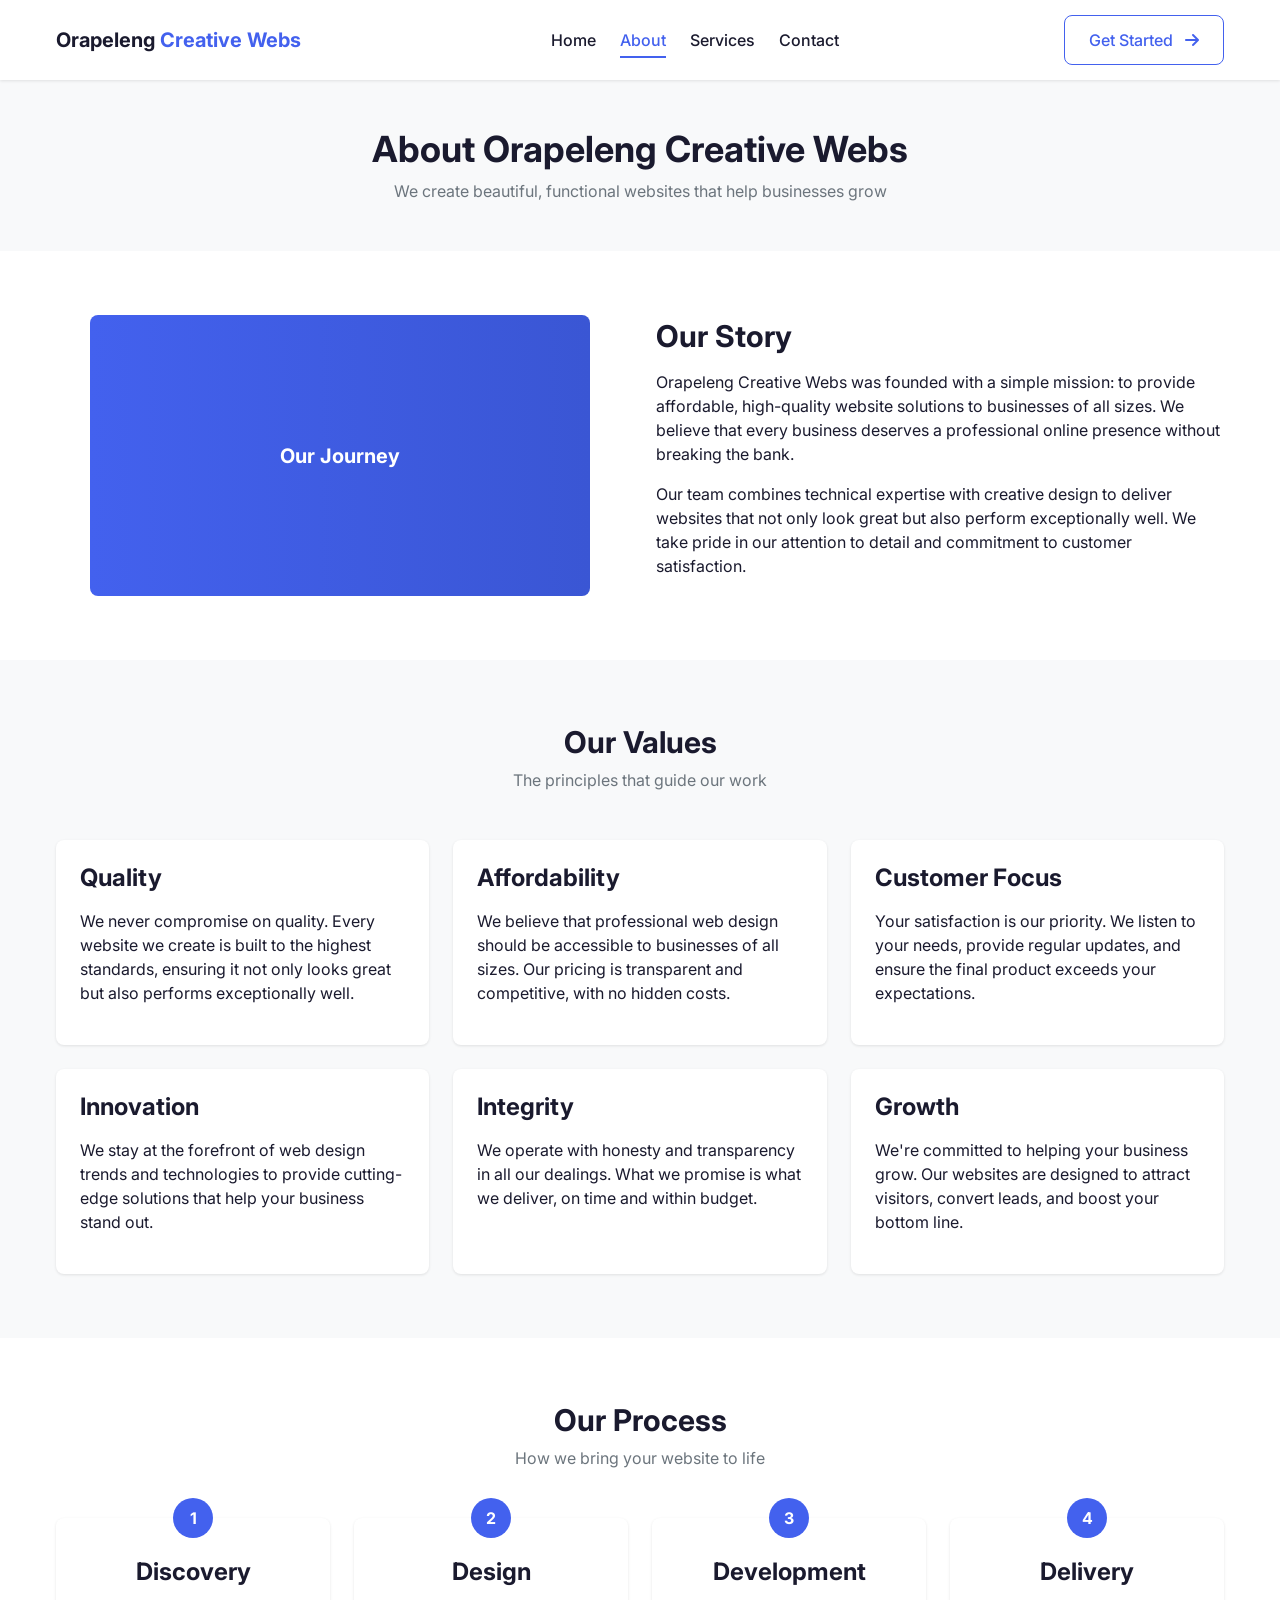
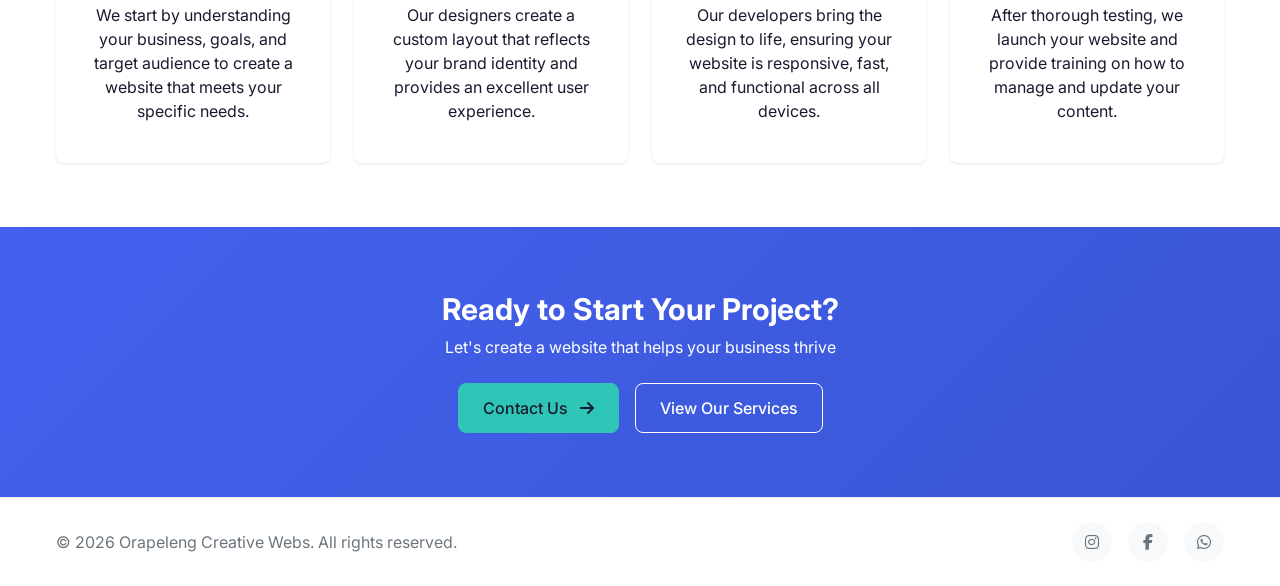
==== commit 88f21578: "Add files via upload" ====
--- a/about.html
+++ b/about.html
@@ -3,466 +3,188 @@
 <head>
     <meta charset="UTF-8">
     <meta name="viewport" content="width=device-width, initial-scale=1.0">
-    <meta name="description" content="Learn about Orapeleng Creative Webs - Our story, mission, and the team behind exceptional web development services.">
     <title>About Us - Orapeleng Creative Webs</title>
-    
-     Font Awesome Icons 
+    <meta name="description" content="Learn about Orapeleng Creative Webs, our story, values, and process for creating beautiful websites.">
+    <!-- Stylesheets -->
+    <link rel="stylesheet" href="styles.css">
+    <!-- Google Fonts -->
+    <link href="https://fonts.googleapis.com/css2?family=Inter:wght@300;400;500;600;700&display=swap" rel="stylesheet">
+    <!-- Font Awesome for icons -->
     <link rel="stylesheet" href="https://cdnjs.cloudflare.com/ajax/libs/font-awesome/6.4.0/css/all.min.css">
-    
-     Google Fonts 
-    <link href="https://fonts.googleapis.com/css2?family=Poppins:wght@300;400;500;600;700&display=swap" rel="stylesheet">
-    
-     CSS 
-    <link rel="stylesheet" href="css/styles.css">
 </head>
 <body>
-     Navigation 
-    <nav class="navbar" id="navbar">
-        <div class="nav-container">
-            <div class="nav-brand">
-                <i class="fas fa-code"></i>
-                <span>Orapeleng Creative Webs</span>
-            </div>
-            
-            <ul class="nav-menu" id="navMenu">
-                <li class="nav-item">
-                    <a href="index.html" class="nav-link">
-                        <i class="fas fa-home"></i>
-                        <span>Home</span>
+    <!-- Navigation -->
+    <header class="header">
+        <div class="container">
+            <div class="header-content">
+                <a href="index.html" class="logo">
+                    Orapeleng <span>Creative Webs</span>
+                </a>
+                <nav class="main-nav">
+                    <ul class="nav-list">
+                        <li><a href="index.html">Home</a></li>
+                        <li><a href="about.html" class="active">About</a></li>
+                        <li><a href="services.html">Services</a></li>
+                        <li><a href="contact.html">Contact</a></li>
+                    </ul>
+                </nav>
+                <div class="nav-buttons">
+                    <a href="contact.html" class="btn btn-outline">
+                        Get Started <i class="fas fa-arrow-right"></i>
                     </a>
-                </li>
-                <li class="nav-item">
-                    <a href="about.html" class="nav-link active">
-                        <i class="fas fa-user"></i>
-                        <span>About</span>
-                    </a>
-                </li>
-                <li class="nav-item">
-                    <a href="services.html" class="nav-link">
-                        <i class="fas fa-briefcase"></i>
-                        <span>Services</span>
-                    </a>
-                </li>
-                <li class="nav-item">
-                    <a href="contact.html" class="nav-link">
-                        <i class="fas fa-envelope"></i>
-                        <span>Contact</span>
-                    </a>
-                </li>
-            </ul>
-            
-            <div class="nav-actions">
-                <button class="theme-toggle" id="themeToggle" aria-label="Toggle theme">
-                    <i class="fas fa-moon"></i>
-                </button>
-                <button class="hamburger" id="hamburger" aria-label="Toggle menu">
-                    <span></span>
-                    <span></span>
-                    <span></span>
-                </button>
+                    <button class="mobile-menu-btn" id="mobileMenuBtn">
+                        <i class="fas fa-bars"></i>
+                    </button>
+                </div>
             </div>
         </div>
-    </nav>
+    </header>
 
-     Page Header 
-    <section class="page-header">
-        <div class="container">
-            <div class="page-header-content animate-fade-in-up">
-                <h1 class="page-title">About Us</h1>
-                <p class="page-subtitle">Crafting Digital Excellence Since 2019</p>
-                <nav class="breadcrumb">
-                    <a href="index.html">Home</a>
-                    <i class="fas fa-chevron-right"></i>
-                    <span>About</span>
-                </nav>
+    <!-- Mobile Menu -->
+    <div class="mobile-menu" id="mobileMenu">
+        <ul class="mobile-nav-list">
+            <li><a href="index.html">Home</a></li>
+            <li><a href="about.html">About</a></li>
+            <li><a href="services.html">Services</a></li>
+            <li><a href="contact.html">Contact</a></li>
+        </ul>
+    </div>
+
+    <main>
+        <!-- Page Header -->
+        <section class="page-header">
+            <div class="container">
+                <h1>About Orapeleng Creative Webs</h1>
+                <p>We create beautiful, functional websites that help businesses grow</p>
             </div>
-        </div>
-    </section>
+        </section>
 
-     About Content Section 
-    <section class="about-content-section">
-        <div class="container">
-            <div class="about-grid">
-                <div class="about-image animate-on-scroll">
-                    <img src="/placeholder.svg?height=500&width=600&text=Our+Team" alt="Our Team">
-                    <div class="about-image-overlay">
-                        <div class="experience-badge">
-                            <div class="badge-number">5+</div>
-                            <div class="badge-text">Years of Experience</div>
+        <!-- Our Story Section -->
+        <section class="story-section">
+            <div class="container">
+                <div class="story-content">
+                    <div class="story-image">
+                        <div class="gradient-box">
+                            <div class="gradient-overlay">Our Journey</div>
                         </div>
                     </div>
-                </div>
-
-                <div class="about-text animate-on-scroll">
-                    <span class="section-tag">Our Story</span>
-                    <h2 class="section-title">Building Digital Success Stories</h2>
-                    <p>
-                        Orapeleng Creative Webs was founded with a simple mission: to help businesses thrive in the digital world. We believe that every business deserves a website that not only looks beautiful but also drives real results.
-                    </p>
-                    <p>
-                        Over the years, we've grown from a solo freelancer to a dedicated team of web developers, designers, and digital strategists. Our passion for creating exceptional web experiences has helped dozens of businesses establish their online presence and achieve their goals.
-                    </p>
-                    <p>
-                        We stay up-to-date with the latest web technologies and design trends to ensure our clients always get cutting-edge solutions. Our commitment to quality, communication, and customer satisfaction has made us a trusted partner for businesses across South Africa.
-                    </p>
-
-                    <div class="about-highlights">
-                        <div class="highlight-item">
-                            <i class="fas fa-check-circle"></i>
-                            <span>Customer-Focused Approach</span>
-                        </div>
-                        <div class="highlight-item">
-                            <i class="fas fa-check-circle"></i>
-                            <span>Modern Technologies</span>
-                        </div>
-                        <div class="highlight-item">
-                            <i class="fas fa-check-circle"></i>
-                            <span>Responsive Design</span>
-                        </div>
-                        <div class="highlight-item">
-                            <i class="fas fa-check-circle"></i>
-                            <span>Ongoing Support</span>
-                        </div>
+                    <div class="story-text">
+                        <h2>Our Story</h2>
+                        <p>Orapeleng Creative Webs was founded with a simple mission: to provide affordable, high-quality website solutions to businesses of all sizes. We believe that every business deserves a professional online presence without breaking the bank.</p>
+                        <p>Our team combines technical expertise with creative design to deliver websites that not only look great but also perform exceptionally well. We take pride in our attention to detail and commitment to customer satisfaction.</p>
                     </div>
                 </div>
             </div>
-        </div>
-    </section>
+        </section>
 
-     Mission Vision Section 
-    <section class="mission-vision-section">
-        <div class="container">
-            <div class="mission-vision-grid">
-                <div class="mission-card animate-on-scroll">
-                    <div class="card-icon">
-                        <i class="fas fa-bullseye"></i>
+        <!-- Our Values Section -->
+        <section class="values-section">
+            <div class="container">
+                <div class="section-header">
+                    <h2>Our Values</h2>
+                    <p>The principles that guide our work</p>
+                </div>
+                <div class="values-grid">
+                    <div class="value-card">
+                        <h3>Quality</h3>
+                        <p>We never compromise on quality. Every website we create is built to the highest standards, ensuring it not only looks great but also performs exceptionally well.</p>
                     </div>
-                    <h3>Our Mission</h3>
-                    <p>
-                        To empower businesses with innovative web solutions that drive growth, enhance user experience, and deliver measurable results. We are committed to turning digital visions into reality through creativity, technology, and dedication.
-                    </p>
-                </div>
-
-                <div class="vision-card animate-on-scroll">
-                    <div class="card-icon">
-                        <i class="fas fa-eye"></i>
+                    <div class="value-card">
+                        <h3>Affordability</h3>
+                        <p>We believe that professional web design should be accessible to businesses of all sizes. Our pricing is transparent and competitive, with no hidden costs.</p>
                     </div>
-                    <h3>Our Vision</h3>
-                    <p>
-                        To be South Africa's leading web development agency, recognized for exceptional quality, innovation, and customer satisfaction. We aim to set new standards in web design and development while helping businesses thrive online.
-                    </p>
-                </div>
-            </div>
-        </div>
-    </section>
-
-     Values Section 
-    <section class="values-section">
-        <div class="container">
-            <div class="section-header animate-on-scroll">
-                <span class="section-tag">Our Core Values</span>
-                <h2 class="section-title">What Drives Us</h2>
-                <p class="section-description">
-                    The principles that guide everything we do
-                </p>
-            </div>
-
-            <div class="values-grid">
-                <div class="value-card animate-on-scroll" style="animation-delay: 0.1s;">
-                    <div class="value-icon">
-                        <i class="fas fa-gem"></i>
+                    <div class="value-card">
+                        <h3>Customer Focus</h3>
+                        <p>Your satisfaction is our priority. We listen to your needs, provide regular updates, and ensure the final product exceeds your expectations.</p>
                     </div>
-                    <h3>Quality First</h3>
-                    <p>We never compromise on quality. Every project we deliver meets the highest standards of excellence.</p>
-                </div>
-
-                <div class="value-card animate-on-scroll" style="animation-delay: 0.2s;">
-                    <div class="value-icon">
-                        <i class="fas fa-lightbulb"></i>
+                    <div class="value-card">
+                        <h3>Innovation</h3>
+                        <p>We stay at the forefront of web design trends and technologies to provide cutting-edge solutions that help your business stand out.</p>
                     </div>
-                    <h3>Innovation</h3>
-                    <p>We embrace new technologies and creative solutions to stay ahead in the ever-evolving digital landscape.</p>
-                </div>
-
-                <div class="value-card animate-on-scroll" style="animation-delay: 0.3s;">
-                    <div class="value-icon">
-                        <i class="fas fa-handshake"></i>
+                    <div class="value-card">
+                        <h3>Integrity</h3>
+                        <p>We operate with honesty and transparency in all our dealings. What we promise is what we deliver, on time and within budget.</p>
                     </div>
-                    <h3>Integrity</h3>
-                    <p>Honesty and transparency in all our dealings build trust and long-lasting client relationships.</p>
-                </div>
-
-                <div class="value-card animate-on-scroll" style="animation-delay: 0.4s;">
-                    <div class="value-icon">
-                        <i class="fas fa-users"></i>
-                    </div>
-                    <h3>Collaboration</h3>
-                    <p>We work closely with our clients, treating their success as our own and valuing their input.</p>
-                </div>
-
-                <div class="value-card animate-on-scroll" style="animation-delay: 0.5s;">
-                    <div class="value-icon">
-                        <i class="fas fa-rocket"></i>
-                    </div>
-                    <h3>Results-Driven</h3>
-                    <p>We focus on delivering tangible results that help our clients achieve their business objectives.</p>
-                </div>
-
-                <div class="value-card animate-on-scroll" style="animation-delay: 0.6s;">
-                    <div class="value-icon">
-                        <i class="fas fa-heart"></i>
-                    </div>
-                    <h3>Passion</h3>
-                    <p>Our love for web development drives us to create exceptional digital experiences every single day.</p>
-                </div>
-            </div>
-        </div>
-    </section>
-
-     Skills Section 
-    <section class="skills-section">
-        <div class="container">
-            <div class="section-header animate-on-scroll">
-                <span class="section-tag">Our Expertise</span>
-                <h2 class="section-title">Technical Skills</h2>
-                <p class="section-description">
-                    Technologies and tools we master to deliver exceptional results
-                </p>
-            </div>
-
-            <div class="skills-content">
-                <div class="skills-text animate-on-scroll">
-                    <h3>We Build with Modern Technologies</h3>
-                    <p>
-                        Our team is proficient in a wide range of web technologies and frameworks. We carefully select the best tools for each project to ensure optimal performance, scalability, and maintainability.
-                    </p>
-                    <p>
-                        From front-end design to back-end development, we have the expertise to handle every aspect of your web project. We continuously update our skills to stay current with industry trends and best practices.
-                    </p>
-                </div>
-
-                <div class="skills-bars animate-on-scroll">
-                    <div class="skill-item">
-                        <div class="skill-header">
-                            <span class="skill-name">HTML & CSS</span>
-                            <span class="skill-percentage">95%</span>
-                        </div>
-                        <div class="skill-bar">
-                            <div class="skill-progress" style="width: 95%;"></div>
-                        </div>
-                    </div>
-
-                    <div class="skill-item">
-                        <div class="skill-header">
-                            <span class="skill-name">JavaScript</span>
-                            <span class="skill-percentage">90%</span>
-                        </div>
-                        <div class="skill-bar">
-                            <div class="skill-progress" style="width: 90%;"></div>
-                        </div>
-                    </div>
-
-                    <div class="skill-item">
-                        <div class="skill-header">
-                            <span class="skill-name">Responsive Design</span>
-                            <span class="skill-percentage">98%</span>
-                        </div>
-                        <div class="skill-bar">
-                            <div class="skill-progress" style="width: 98%;"></div>
-                        </div>
-                    </div>
-
-                    <div class="skill-item">
-                        <div class="skill-header">
-                            <span class="skill-name">UI/UX Design</span>
-                            <span class="skill-percentage">85%</span>
-                        </div>
-                        <div class="skill-bar">
-                            <div class="skill-progress" style="width: 85%;"></div>
-                        </div>
-                    </div>
-
-                    <div class="skill-item">
-                        <div class="skill-header">
-                            <span class="skill-name">SEO Optimization</span>
-                            <span class="skill-percentage">88%</span>
-                        </div>
-                        <div class="skill-bar">
-                            <div class="skill-progress" style="width: 88%;"></div>
-                        </div>
-                    </div>
-
-                    <div class="skill-item">
-                        <div class="skill-header">
-                            <span class="skill-name">E-commerce Development</span>
-                            <span class="skill-percentage">82%</span>
-                        </div>
-                        <div class="skill-bar">
-                            <div class="skill-progress" style="width: 82%;"></div>
-                        </div>
+                    <div class="value-card">
+                        <h3>Growth</h3>
+                        <p>We're committed to helping your business grow. Our websites are designed to attract visitors, convert leads, and boost your bottom line.</p>
                     </div>
                 </div>
             </div>
-        </div>
-    </section>
+        </section>
 
-     Why Choose Us Section 
-    <section class="why-choose-section">
-        <div class="container">
-            <div class="section-header animate-on-scroll">
-                <span class="section-tag">Why Choose Us</span>
-                <h2 class="section-title">What Makes Us Different</h2>
-                <p class="section-description">
-                    Here's why businesses trust us with their web presence
-                </p>
-            </div>
-
-            <div class="why-choose-grid">
-                <div class="why-card animate-on-scroll" style="animation-delay: 0.1s;">
-                    <div class="why-number">01</div>
-                    <h3>Tailored Solutions</h3>
-                    <p>We don't believe in one-size-fits-all. Every website we create is custom-designed to match your unique business needs and brand identity.</p>
+        <!-- Our Process Section -->
+        <section class="process-section">
+            <div class="container">
+                <div class="section-header">
+                    <h2>Our Process</h2>
+                    <p>How we bring your website to life</p>
                 </div>
-
-                <div class="why-card animate-on-scroll" style="animation-delay: 0.2s;">
-                    <div class="why-number">02</div>
-                    <h3>Transparent Process</h3>
-                    <p>We keep you informed every step of the way. You'll always know what we're working on and when to expect deliverables.</p>
-                </div>
-
-                <div class="why-card animate-on-scroll" style="animation-delay: 0.3s;">
-                    <div class="why-number">03</div>
-                    <h3>Affordable Pricing</h3>
-                    <p>Quality web development doesn't have to break the bank. We offer competitive rates without compromising on excellence.</p>
-                </div>
-
-                <div class="why-card animate-on-scroll" style="animation-delay: 0.4s;">
-                    <div class="why-number">04</div>
-                    <h3>Fast Turnaround</h3>
-                    <p>We respect your time and deadlines. Our efficient workflow ensures your project is completed on schedule.</p>
-                </div>
-
-                <div class="why-card animate-on-scroll" style="animation-delay: 0.5s;">
-                    <div class="why-number">05</div>
-                    <h3>Ongoing Support</h3>
-                    <p>Our relationship doesn't end at launch. We provide continued support to ensure your website stays secure and up-to-date.</p>
-                </div>
-
-                <div class="why-card animate-on-scroll" style="animation-delay: 0.6s;">
-                    <div class="why-number">06</div>
-                    <h3>Mobile-First Approach</h3>
-                    <p>With most users browsing on mobile devices, we design with mobile in mind first, ensuring a seamless experience everywhere.</p>
+                <div class="process-steps">
+                    <div class="process-step">
+                        <div class="step-number">1</div>
+                        <h3>Discovery</h3>
+                        <p>We start by understanding your business, goals, and target audience to create a website that meets your specific needs.</p>
+                    </div>
+                    <div class="process-step">
+                        <div class="step-number">2</div>
+                        <h3>Design</h3>
+                        <p>Our designers create a custom layout that reflects your brand identity and provides an excellent user experience.</p>
+                    </div>
+                    <div class="process-step">
+                        <div class="step-number">3</div>
+                        <h3>Development</h3>
+                        <p>Our developers bring the design to life, ensuring your website is responsive, fast, and functional across all devices.</p>
+                    </div>
+                    <div class="process-step">
+                        <div class="step-number">4</div>
+                        <h3>Delivery</h3>
+                        <p>After thorough testing, we launch your website and provide training on how to manage and update your content.</p>
+                    </div>
                 </div>
             </div>
-        </div>
-    </section>
+        </section>
 
-     CTA Section 
-    <section class="cta-section">
-        <div class="container">
-            <div class="cta-content animate-on-scroll">
-                <h2 class="cta-title">Let's Build Something Amazing Together</h2>
-                <p class="cta-description">
-                    Ready to take your online presence to the next level? Get in touch with us today
-                </p>
-                <div class="cta-buttons">
-                    <a href="contact.html" class="btn btn-primary btn-lg">
-                        <span>Start Your Project</span>
-                        <i class="fas fa-rocket"></i>
-                    </a>
-                    <a href="services.html" class="btn btn-outline-light btn-lg">
-                        <span>View Services</span>
-                        <i class="fas fa-briefcase"></i>
-                    </a>
+        <!-- CTA Section -->
+        <section class="cta-section">
+            <div class="container">
+                <div class="cta-content">
+                    <h2>Ready to Start Your Project?</h2>
+                    <p>Let's create a website that helps your business thrive</p>
+                    <div class="cta-buttons">
+                        <a href="contact.html" class="btn btn-secondary">
+                            Contact Us <i class="fas fa-arrow-right"></i>
+                        </a>
+                        <a href="services.html" class="btn btn-outline-light">
+                            View Our Services
+                        </a>
+                    </div>
                 </div>
             </div>
-        </div>
-    </section>
+        </section>
+    </main>
 
-     Footer 
+    <!-- Footer -->
     <footer class="footer">
         <div class="container">
             <div class="footer-content">
-                <div class="footer-column">
-                    <div class="footer-brand">
-                        <i class="fas fa-code"></i>
-                        <span>Orapeleng Creative Webs</span>
-                    </div>
-                    <p class="footer-description">
-                        Creating exceptional web experiences that drive business growth and engage audiences.
-                    </p>
-                    <div class="social-links">
-                        <a href="#" class="social-link" aria-label="Facebook">
-                            <i class="fab fa-facebook-f"></i>
-                        </a>
-                        <a href="#" class="social-link" aria-label="Twitter">
-                            <i class="fab fa-twitter"></i>
-                        </a>
-                        <a href="#" class="social-link" aria-label="Instagram">
-                            <i class="fab fa-instagram"></i>
-                        </a>
-                        <a href="#" class="social-link" aria-label="LinkedIn">
-                            <i class="fab fa-linkedin-in"></i>
-                        </a>
-                    </div>
-                </div>
-
-                <div class="footer-column">
-                    <h3 class="footer-title">Quick Links</h3>
-                    <ul class="footer-links">
-                        <li><a href="index.html"><i class="fas fa-chevron-right"></i> Home</a></li>
-                        <li><a href="about.html"><i class="fas fa-chevron-right"></i> About Us</a></li>
-                        <li><a href="services.html"><i class="fas fa-chevron-right"></i> Services</a></li>
-                        <li><a href="contact.html"><i class="fas fa-chevron-right"></i> Contact</a></li>
-                    </ul>
-                </div>
-
-                <div class="footer-column">
-                    <h3 class="footer-title">Services</h3>
-                    <ul class="footer-links">
-                        <li><a href="services.html"><i class="fas fa-chevron-right"></i> Web Development</a></li>
-                        <li><a href="services.html"><i class="fas fa-chevron-right"></i> UI/UX Design</a></li>
-                        <li><a href="services.html"><i class="fas fa-chevron-right"></i> E-commerce</a></li>
-                        <li><a href="services.html"><i class="fas fa-chevron-right"></i> SEO Services</a></li>
-                    </ul>
-                </div>
-
-                <div class="footer-column">
-                    <h3 class="footer-title">Contact Info</h3>
-                    <ul class="footer-contact">
-                        <li>
-                            <i class="fas fa-map-marker-alt"></i>
-                            <span>123 Business Street<br>Johannesburg, South Africa</span>
-                        </li>
-                        <li>
-                            <i class="fas fa-phone"></i>
-                            <span>+27 123 456 789</span>
-                        </li>
-                        <li>
-                            <i class="fas fa-envelope"></i>
-                            <span>info@orapelengcreative.co.za</span>
-                        </li>
-                    </ul>
-                </div>
-            </div>
-
-            <div class="footer-bottom">
                 <p>&copy; <span id="currentYear"></span> Orapeleng Creative Webs. All rights reserved.</p>
-                <div class="footer-bottom-links">
-                    <a href="#">Privacy Policy</a>
-                    <span>|</span>
-                    <a href="#">Terms of Service</a>
+                <div class="social-links">
+                    <a href="https://instagram.com/orapelengmadibela?utm_source=qr&igsh=MzNINGNkZWQ4Mg==" aria-label="Instagram">
+                        <i class="fab fa-instagram"></i>
+                    </a>
+                    <a href="https://www.facebook.com/orapeleng.madibela.98" aria-label="Facebook">
+                        <i class="fab fa-facebook-f"></i>
+                    </a>
+                    <a href="https://wa.me/27662343315" aria-label="WhatsApp">
+                        <i class="fab fa-whatsapp"></i>
+                    </a>
                 </div>
             </div>
         </div>
     </footer>
 
-     Back to Top Button 
-    <button class="back-to-top" id="backToTop" aria-label="Back to top">
-        <i class="fas fa-arrow-up"></i>
-    </button>
-
-     JavaScript 
-    <script src="js/script.js"></script>
+    <!-- Scripts -->
+    <script src="script.js"></script>
 </body>
-</html>
+</html>
--- a/styles.css
+++ b/styles.css
@@ -0,0 +1,1092 @@
+
+/* ===== Basic Reset ===== */
+* {
+    margin: 0;
+    padding: 0;
+    box-sizing: border-box;
+}
+
+/* ===== Colors ===== */
+:root {
+    /* Main colors */
+    --primary: #4361ee;
+    --primary-dark: #3a56d4;
+    --secondary: #2ec4b6;
+    --secondary-dark: #21a99d;
+    --dark: #1a1a2e;
+    --light: #ffffff;
+    --light-gray: #f8f9fa;
+    --gray: #6c757d;
+    --success: #28a745;
+}
+
+/* ===== Base Styles ===== */
+body {
+    font-family: 'Inter', sans-serif;
+    font-size: 16px;
+    line-height: 1.5;
+    color: #1a1a2e;
+    background-color: #ffffff;
+}
+
+h1, h2, h3, h4, h5, h6 {
+    margin-bottom: 1rem;
+    font-weight: 700;
+    line-height: 1.2;
+}
+
+h1 {
+    font-size: 2.25rem;
+}
+
+h2 {
+    font-size: 1.875rem;
+}
+
+h3 {
+    font-size: 1.5rem;
+}
+
+p {
+    margin-bottom: 1rem;
+}
+
+a {
+    color: #4361ee;
+    text-decoration: none;
+    transition: all 0.3s ease;
+}
+
+a:hover {
+    color: #3a56d4;
+}
+
+ul, ol {
+    margin-bottom: 1rem;
+    padding-left: 2rem;
+}
+
+img {
+    max-width: 100%;
+    height: auto;
+}
+
+/* ===== Layout ===== */
+.container {
+    width: 100%;
+    max-width: 1200px;
+    margin: 0 auto;
+    padding: 0 1rem;
+}
+
+.section-header {
+    text-align: center;
+    margin-bottom: 3rem;
+}
+
+.section-header h2 {
+    margin-bottom: 0.5rem;
+}
+
+.section-header p {
+    color: #6c757d;
+    max-width: 700px;
+    margin-left: auto;
+    margin-right: auto;
+}
+
+.section-footer {
+    text-align: center;
+    margin-top: 3rem;
+}
+
+/* ===== Buttons ===== */
+.btn {
+    display: inline-block;
+    padding: 0.75rem 1.5rem;
+    font-size: 1rem;
+    font-weight: 500;
+    text-align: center;
+    cursor: pointer;
+    border: 1px solid transparent;
+    border-radius: 0.5rem;
+    transition: all 0.3s ease;
+}
+
+.btn i {
+    margin-left: 0.5rem;
+}
+
+.btn-sm {
+    padding: 0.5rem 1rem;
+    font-size: 0.875rem;
+}
+
+.btn-primary {
+    color: #ffffff;
+    background-color: #4361ee;
+    border-color: #4361ee;
+}
+
+.btn-primary:hover {
+    background-color: #3a56d4;
+    border-color: #3a56d4;
+}
+
+.btn-secondary {
+    color: #1a1a2e;
+    background-color: #2ec4b6;
+    border-color: #2ec4b6;
+}
+
+.btn-secondary:hover {
+    background-color: #21a99d;
+    border-color: #21a99d;
+}
+
+.btn-outline {
+    color: #4361ee;
+    background-color: transparent;
+    border-color: #4361ee;
+}
+
+.btn-outline:hover {
+    color: #ffffff;
+    background-color: #4361ee;
+}
+
+.btn-outline-light {
+    color: #ffffff;
+    background-color: transparent;
+    border-color: #ffffff;
+}
+
+.btn-outline-light:hover {
+    color: #1a1a2e;
+    background-color: #ffffff;
+}
+
+.btn-full {
+    width: 100%;
+}
+
+/* ===== Cards ===== */
+.card {
+    background-color: #ffffff;
+    border-radius: 0.5rem;
+    box-shadow: 0 1px 3px rgba(0, 0, 0, 0.1);
+    padding: 1.5rem;
+    transition: all 0.3s ease;
+}
+
+.card:hover {
+    box-shadow: 0 4px 6px rgba(0, 0, 0, 0.1);
+    transform: translateY(-5px);
+}
+
+.card h3 {
+    margin-bottom: 0.75rem;
+}
+
+.card p {
+    color: #6c757d;
+    margin-bottom: 0;
+}
+
+/* ===== Service Cards ===== */
+.service-cards {
+    display: grid;
+    grid-template-columns: 1fr;
+    gap: 1.5rem;
+    margin-bottom: 2rem;
+}
+
+.service-card {
+    background-color: #ffffff;
+    border-radius: 0.5rem;
+    box-shadow: 0 1px 3px rgba(0, 0, 0, 0.1);
+    overflow: hidden;
+    transition: all 0.3s ease;
+    position: relative;
+    display: flex;
+    flex-direction: column;
+}
+
+.service-card:hover {
+    box-shadow: 0 10px 15px rgba(0, 0, 0, 0.1);
+    transform: translateY(-5px);
+}
+
+.service-card.popular {
+    border: 2px solid #4361ee;
+}
+
+.popular-tag {
+    position: absolute;
+    top: 0;
+    right: 0;
+    background-color: #4361ee;
+    color: #ffffff;
+    font-size: 0.875rem;
+    font-weight: 500;
+    padding: 0.25rem 0.75rem;
+    border-bottom-left-radius: 0.5rem;
+}
+
+.service-header {
+    padding: 1.5rem;
+    border-bottom: 1px solid #eee;
+}
+
+.service-header h3 {
+    margin-bottom: 0.5rem;
+}
+
+.service-header p {
+    color: #6c757d;
+    margin-bottom: 1rem;
+}
+
+.service-header .price {
+    font-size: 1.875rem;
+    font-weight: 700;
+}
+
+.service-content {
+    padding: 1.5rem;
+    flex-grow: 1;
+}
+
+.feature-list {
+    list-style: none;
+    padding: 0;
+    margin: 0;
+}
+
+.feature-list li {
+    display: flex;
+    align-items: flex-start;
+    margin-bottom: 0.75rem;
+}
+
+.feature-list li i {
+    color: #28a745;
+    margin-right: 0.5rem;
+    margin-top: 0.25rem;
+}
+
+.examples {
+    margin-top: 1.5rem;
+}
+
+.examples h4 {
+    font-size: 1rem;
+    margin-bottom: 0.5rem;
+}
+
+.examples ul {
+    list-style: disc;
+    padding-left: 1.5rem;
+    color: #6c757d;
+}
+
+.service-footer {
+    padding: 1.5rem;
+    border-top: 1px solid #eee;
+}
+
+/* ===== Portfolio ===== */
+.portfolio-grid {
+    display: grid;
+    grid-template-columns: 1fr;
+    gap: 1.5rem;
+}
+
+.portfolio-grid.single-project {
+    max-width: 800px;
+    margin: 0 auto;
+}
+
+.portfolio-item {
+    border-radius: 0.5rem;
+    overflow: hidden;
+    box-shadow: 0 1px 3px rgba(0, 0, 0, 0.1);
+    transition: all 0.3s ease;
+}
+
+.portfolio-item:hover {
+    transform: scale(1.02);
+    box-shadow: 0 10px 15px rgba(0, 0, 0, 0.1);
+}
+
+.portfolio-image {
+    position: relative; 
+    overflow: hidden;
+    aspect-ratio: 1 / 1; /*16 / 9*/
+}
+
+.portfolio-image img {
+    width: 150%;
+    height: 150%;
+    object-fit: cover;
+    transition: all 0.3s ease;
+}
+
+.portfolio-overlay {
+    position: absolute;
+    top: 0;
+    left: 0;
+    width: 100%;
+    height: 100%;
+    background-color: rgba(26, 26, 46, 0.8);
+    display: flex;
+    align-items: center;
+    justify-content: center;
+    opacity: 0;
+    transition: all 0.3s ease;
+}
+
+.portfolio-info {
+    text-align: center;
+    padding: 1rem;
+    transform: translateY(20px);
+    transition: all 0.3s ease;
+}
+
+.portfolio-info h3 {
+    color: #ffffff;
+    margin-bottom: 0.5rem;
+}
+
+.portfolio-info p {
+    color: #f8f9fa;
+    margin-bottom: 1rem;
+}
+
+.portfolio-item:hover .portfolio-overlay {
+    opacity: 1;
+}
+
+.portfolio-item:hover .portfolio-info {
+    transform: translateY(0);
+}
+
+.portfolio-item:hover .portfolio-image img {
+    transform: scale(1.1);
+}
+
+/* ===== Forms ===== */
+.form-group {
+    margin-bottom: 1rem;
+}
+
+.form-row {
+    display: grid;
+    grid-template-columns: 1fr;
+    gap: 1rem;
+}
+
+label {
+    display: block;
+    margin-bottom: 0.5rem;
+    font-weight: 500;
+}
+
+input, textarea, select {
+    width: 100%;
+    padding: 0.75rem;
+    font-size: 1rem;
+    border: 1px solid #ccc;
+    border-radius: 0.25rem;
+    transition: all 0.3s ease;
+}
+
+input:focus, textarea:focus, select:focus {
+    outline: none;
+    border-color: #4361ee;
+    box-shadow: 0 0 0 3px rgba(67, 97, 238, 0.2);
+}
+
+textarea {
+    resize: vertical;
+}
+
+/* ===== Tabs ===== */
+.tabs {
+    margin-bottom: 2rem;
+}
+
+.tab-buttons {
+    display: flex;
+    border-bottom: 1px solid #eee;
+    margin-bottom: 2rem;
+    overflow-x: auto;
+}
+
+.tab-btn {
+    padding: 0.75rem 1.5rem;
+    background: none;
+    border: none;
+    border-bottom: 2px solid transparent;
+    font-size: 1rem;
+    font-weight: 500;
+    color: #6c757d;
+    cursor: pointer;
+    transition: all 0.3s ease;
+    white-space: nowrap;
+}
+
+.tab-btn:hover {
+    color: #4361ee;
+}
+
+.tab-btn.active {
+    color: #4361ee;
+    border-bottom-color: #4361ee;
+}
+
+.tab-pane {
+    display: none;
+}
+
+.tab-pane.active {
+    display: block;
+}
+
+/* ===== Additional Services ===== */
+.additional-services {
+    display: grid;
+    grid-template-columns: 1fr;
+    gap: 1.5rem;
+}
+
+/* ===== Payment Terms ===== */
+.payment-terms {
+    display: grid;
+    grid-template-columns: 1fr;
+    gap: 1.5rem;
+}
+
+/* ===== Contact Grid ===== */
+.contact-grid {
+    display: grid;
+    grid-template-columns: 1fr;
+    gap: 2rem;
+}
+
+.section-intro {
+    margin-bottom: 1.5rem;
+}
+
+.contact-info {
+    display: grid;
+    gap: 1rem;
+    margin-bottom: 2rem;
+}
+
+.info-card {
+    display: flex;
+    align-items: center;
+    padding: 1rem;
+    background-color: #ffffff;
+    border-radius: 0.5rem;
+    box-shadow: 0 1px 3px rgba(0, 0, 0, 0.1);
+}
+
+.info-icon {
+    width: 40px;
+    height: 40px;
+    border-radius: 50%;
+    background-color: rgba(67, 97, 238, 0.1);
+    display: flex;
+    align-items: center;
+    justify-content: center;
+    margin-right: 1rem;
+}
+
+.info-icon i {
+    color: #4361ee;
+    font-size: 1.125rem;
+}
+
+.info-content h3 {
+    margin-bottom: 0.25rem;
+    font-size: 1rem;
+}
+
+.info-content p {
+    margin-bottom: 0;
+    color: #6c757d;
+}
+
+.business-hours h3 {
+    margin-bottom: 1rem;
+}
+
+.hours-grid {
+    display: grid;
+    grid-template-columns: repeat(2, 1fr);
+    gap: 1rem;
+}
+
+.hours-item .day {
+    font-weight: 500;
+    margin-bottom: 0.25rem;
+}
+
+.hours-item .time {
+    color: #6c757d;
+    margin-bottom: 0;
+}
+
+/* ===== FAQ ===== */
+.faq-container {
+    max-width: 800px;
+    margin: 0 auto;
+}
+
+.faq-item {
+    margin-bottom: 1.5rem;
+    padding-bottom: 1.5rem;
+    border-bottom: 1px solid #eee;
+}
+
+.faq-item:last-child {
+    border-bottom: none;
+    margin-bottom: 0;
+    padding-bottom: 0;
+}
+
+.faq-item h3 {
+    margin-bottom: 0.75rem;
+    font-size: 1.125rem;
+    cursor: pointer;
+}
+
+.faq-item p {
+    color: #6c757d;
+    margin-bottom: 0;
+}
+
+/* ===== Header ===== */
+.header {
+    position: sticky;
+    top: 0;
+    z-index: 100;
+    background-color: #ffffff;
+    box-shadow: 0 1px 3px rgba(0, 0, 0, 0.1);
+}
+
+.header-content {
+    display: flex;
+    align-items: center;
+    justify-content: space-between;
+    height: 80px;
+}
+
+.logo {
+    font-size: 1.25rem;
+    font-weight: 700;
+    color: #1a1a2e;
+}
+
+.logo span {
+    color: #4361ee;
+}
+
+.main-nav {
+    display: none;
+}
+
+.nav-list {
+    display: flex;
+    list-style: none;
+    margin: 0;
+    padding: 0;
+}
+
+.nav-list li {
+    margin-left: 1.5rem;
+}
+
+.nav-list a {
+    color: #1a1a2e;
+    font-weight: 500;
+    padding: 0.5rem 0;
+    position: relative;
+}
+
+.nav-list a:hover, .nav-list a.active {
+    color: #4361ee;
+}
+
+.nav-list a::after {
+    content: '';
+    position: absolute;
+    bottom: 0;
+    left: 0;
+    width: 0;
+    height: 2px;
+    background-color: #4361ee;
+    transition: all 0.3s ease;
+}
+
+.nav-list a:hover::after, .nav-list a.active::after {
+    width: 100%;
+}
+
+.nav-buttons {
+    display: flex;
+    align-items: center;
+}
+
+.mobile-menu-btn {
+    display: flex;
+    align-items: center;
+    justify-content: center;
+    width: 40px;
+    height: 40px;
+    background: none;
+    border: none;
+    font-size: 1.25rem;
+    color: #1a1a2e;
+    cursor: pointer;
+    margin-left: 1rem;
+}
+
+/* ===== Mobile Menu ===== */
+.mobile-menu {
+    position: fixed;
+    top: 80px;
+    left: 0;
+    width: 100%;
+    height: 0;
+    background-color: #ffffff;
+    overflow: hidden;
+    transition: all 0.3s ease;
+    z-index: 99;
+    box-shadow: 0 1px 3px rgba(0, 0, 0, 0.1);
+}
+
+.mobile-menu.active {
+    height: auto;
+}
+
+.mobile-nav-list {
+    list-style: none;
+    padding: 1rem;
+    margin: 0;
+}
+
+.mobile-nav-list li {
+    margin-bottom: 1rem;
+}
+
+.mobile-nav-list a {
+    display: block;
+    padding: 0.5rem 0;
+    color: #1a1a2e;
+    font-weight: 500;
+}
+
+.mobile-nav-list a:hover, .mobile-nav-list a.active {
+    color: #4361ee;
+}
+
+/* ===== Hero Section ===== */
+.hero-section {
+    padding: 4rem 0;
+    background: linear-gradient(to bottom, #ffffff, #f8f9fa);
+}
+
+.hero-content {
+    display: grid;
+    grid-template-columns: 1fr;
+    gap: 2rem;
+    align-items: center;
+}
+
+.hero-text h1 {
+    margin-bottom: 1rem;
+}
+
+.hero-text p {
+    font-size: 1.125rem;
+    color: #6c757d;
+    margin-bottom: 1.5rem;
+}
+
+.hero-buttons {
+    display: flex;
+    flex-wrap: wrap;
+    gap: 1rem;
+    margin-bottom: 2rem;
+}
+
+.hero-animation {
+    position: relative;
+    width: 100%;
+    height: 300px;
+    border-radius: 0.5rem;
+    overflow: hidden;
+    box-shadow: 0 10px 15px rgba(0, 0, 0, 0.1);
+}
+
+#heroCanvas {
+    position: absolute;
+    top: 0;
+    left: 0;
+    width: 100%;
+    height: 100%;
+    background: linear-gradient(135deg, #1a1a2e 0%, #16213e 100%);
+}
+
+.hero-overlay {
+    position: absolute;
+    top: 0;
+    left: 0;
+    width: 100%;
+    height: 100%;
+    display: flex;
+    flex-direction: column;
+    align-items: center;
+    justify-content: center;
+    background-color: rgba(0, 0, 0, 0.3);
+    padding: 1.5rem;
+    text-align: center;
+    color: #ffffff;
+}
+
+.hero-overlay h2 {
+    margin-bottom: 0.5rem;
+}
+
+.hero-overlay p {
+    margin-bottom: 0;
+}
+
+/* ===== Sections ===== */
+.target-market-section,
+.services-preview-section,
+.portfolio-section,
+.why-choose-section,
+.cta-section,
+.story-section,
+.values-section,
+.process-section,
+.packages-section,
+.payment-terms-section,
+.contact-section,
+.faq-section {
+    padding: 4rem 0;
+}
+
+.target-market-section,
+.portfolio-section,
+.values-section,
+.payment-terms-section,
+.faq-section {
+    background-color: #f8f9fa;
+}
+
+.market-cards,
+.feature-cards {
+    display: grid;
+    grid-template-columns: 1fr;
+    gap: 1.5rem;
+}
+
+/* ===== CTA Section ===== */
+.cta-section {
+    background: linear-gradient(135deg, #4361ee 0%, #3a56d4 100%);
+    color: #ffffff;
+}
+
+.cta-content {
+    text-align: center;
+    max-width: 700px;
+    margin: 0 auto;
+}
+
+.cta-content h2 {
+    margin-bottom: 0.5rem;
+}
+
+.cta-content p {
+    margin-bottom: 1.5rem;
+}
+
+.cta-buttons {
+    display: flex;
+    flex-wrap: wrap;
+    justify-content: center;
+    gap: 1rem;
+}
+
+/* ===== Page Header ===== */
+.page-header {
+    padding: 3rem 0;
+    background-color: #f8f9fa;
+    text-align: center;
+}
+
+.page-header h1 {
+    margin-bottom: 0.5rem;
+}
+
+.page-header p {
+    color: #6c757d;
+    max-width: 700px;
+    margin: 0 auto;
+}
+
+/* ===== Story Section ===== */
+.story-content {
+    display: grid;
+    grid-template-columns: 1fr;
+    gap: 2rem;
+    align-items: center;
+}
+
+.gradient-box {
+    position: relative;
+    width: 100%;
+    max-width: 500px;
+    aspect-ratio: 16 / 9;
+    margin: 0 auto;
+    border-radius: 0.5rem;
+    overflow: hidden;
+    background: linear-gradient(90deg, #4361ee, #3a56d4, #4895ef, #4cc9f0);
+    background-size: 300% 300%;
+    animation: gradient 15s ease infinite;
+}
+
+@keyframes gradient {
+    0% { background-position: 0% 50%; }
+    50% { background-position: 100% 50%; }
+    100% { background-position: 0% 50%; }
+}
+
+.gradient-overlay {
+    position: absolute;
+    top: 0;
+    left: 0;
+    width: 100%;
+    height: 100%;
+    display: flex;
+    align-items: center;
+    justify-content: center;
+    color: #ffffff;
+    font-size: 1.25rem;
+    font-weight: 700;
+}
+
+/* ===== Values Section ===== */
+.values-grid {
+    display: grid;
+    grid-template-columns: 1fr;
+    gap: 1.5rem;
+}
+
+.value-card {
+    background-color: #ffffff;
+    border-radius: 0.5rem;
+    box-shadow: 0 1px 3px rgba(0, 0, 0, 0.1);
+    padding: 1.5rem;
+    transition: all 0.3s ease;
+}
+
+.value-card:hover {
+    box-shadow: 0 4px 6px rgba(0, 0, 0, 0.1);
+    transform: translateY(-5px);
+}
+
+/* ===== Process Section ===== */
+.process-steps {
+    display: grid;
+    grid-template-columns: 1fr;
+    gap: 1.5rem;
+}
+
+.process-step {
+    position: relative;
+    background-color: #ffffff;
+    border-radius: 0.5rem;
+    box-shadow: 0 1px 3px rgba(0, 0, 0, 0.1);
+    padding: 1.5rem;
+    padding-top: 2.5rem;
+    text-align: center;
+    transition: all 0.3s ease;
+}
+
+.process-step:hover {
+    box-shadow: 0 4px 6px rgba(0, 0, 0, 0.1);
+    transform: translateY(-5px);
+}
+
+.step-number {
+    position: absolute;
+    top: -20px;
+    left: 50%;
+    transform: translateX(-50%);
+    width: 40px;
+    height: 40px;
+    border-radius: 50%;
+    background-color: #4361ee;
+    color: #ffffff;
+    font-weight: 700;
+    display: flex;
+    align-items: center;
+    justify-content: center;
+}
+
+/* ===== Footer ===== */
+.footer {
+    padding: 1.5rem 0;
+    border-top: 1px solid #eee;
+}
+
+.footer-content {
+    display: flex;
+    flex-direction: column;
+    align-items: center;
+    gap: 1rem;
+}
+
+.footer p {
+    margin-bottom: 0;
+    color: #6c757d;
+}
+
+.social-links {
+    display: flex;
+    gap: 1rem;
+}
+
+.social-links a {
+    display: flex;
+    align-items: center;
+    justify-content: center;
+    width: 40px;
+    height: 40px;
+    border-radius: 50%;
+    background-color: #f8f9fa;
+    color: #6c757d;
+    transition: all 0.3s ease;
+}
+
+.social-links a:hover {
+    background-color: #4361ee;
+    color: #ffffff;
+}
+
+/* ===== Back to Top Button ===== */
+.back-to-top {
+    position: fixed;
+    bottom: 20px;
+    right: 20px;
+    width: 40px;
+    height: 40px;
+    border-radius: 50%;
+    background-color: #4361ee;
+    color: #ffffff;
+    border: none;
+    display: none;
+    align-items: center;
+    justify-content: center;
+    cursor: pointer;
+    z-index: 99;
+    box-shadow: 0 4px 6px rgba(0, 0, 0, 0.1);
+}
+
+/* ===== Form Message ===== */
+.form-message {
+    padding: 15px;
+    margin-top: 20px;
+    border-radius: 0.25rem;
+    font-weight: 500;
+}
+
+.form-message.success {
+    background-color: #d4edda;
+    color: #28a745;
+    border: 1px solid #28a745;
+}
+
+.form-message.error {
+    background-color: #f8d7da;
+    color: #dc3545;
+    border: 1px solid #dc3545;
+}
+
+/* ===== Responsive Styles ===== */
+@media (min-width: 576px) {
+    .form-row {
+        grid-template-columns: repeat(2, 1fr);
+    }
+    
+    .market-cards,
+    .feature-cards {
+        grid-template-columns: repeat(2, 1fr);
+    }
+    
+    .portfolio-grid {
+        grid-template-columns: repeat(2, 1fr);
+    }
+    
+    .values-grid {
+        grid-template-columns: repeat(2, 1fr);
+    }
+}
+
+@media (min-width: 768px) {
+    .main-nav {
+        display: block;
+    }
+    
+    .mobile-menu-btn {
+        display: none;
+    }
+    
+    .service-cards {
+        grid-template-columns: repeat(3, 1fr);
+    }
+    
+    .additional-services,
+    .payment-terms {
+        grid-template-columns: repeat(2, 1fr);
+    }
+    
+    .process-steps {
+        grid-template-columns: repeat(4, 1fr);
+    }
+    
+    .footer-content {
+        flex-direction: row;
+        justify-content: space-between;
+    }
+}
+
+@media (min-width: 992px) {
+    .hero-content,
+    .story-content {
+        grid-template-columns: 1fr 1fr;
+    }
+    
+    .contact-grid {
+        grid-template-columns: 3fr 2fr;
+    }
+    
+    .market-cards,
+    .feature-cards {
+        grid-template-columns: repeat(4, 1fr);
+    }
+    
+    .portfolio-grid {
+        grid-template-columns: repeat(3, 1fr);
+    }
+    
+    .values-grid {
+        grid-template-columns: repeat(3, 1fr);
+    }
+}
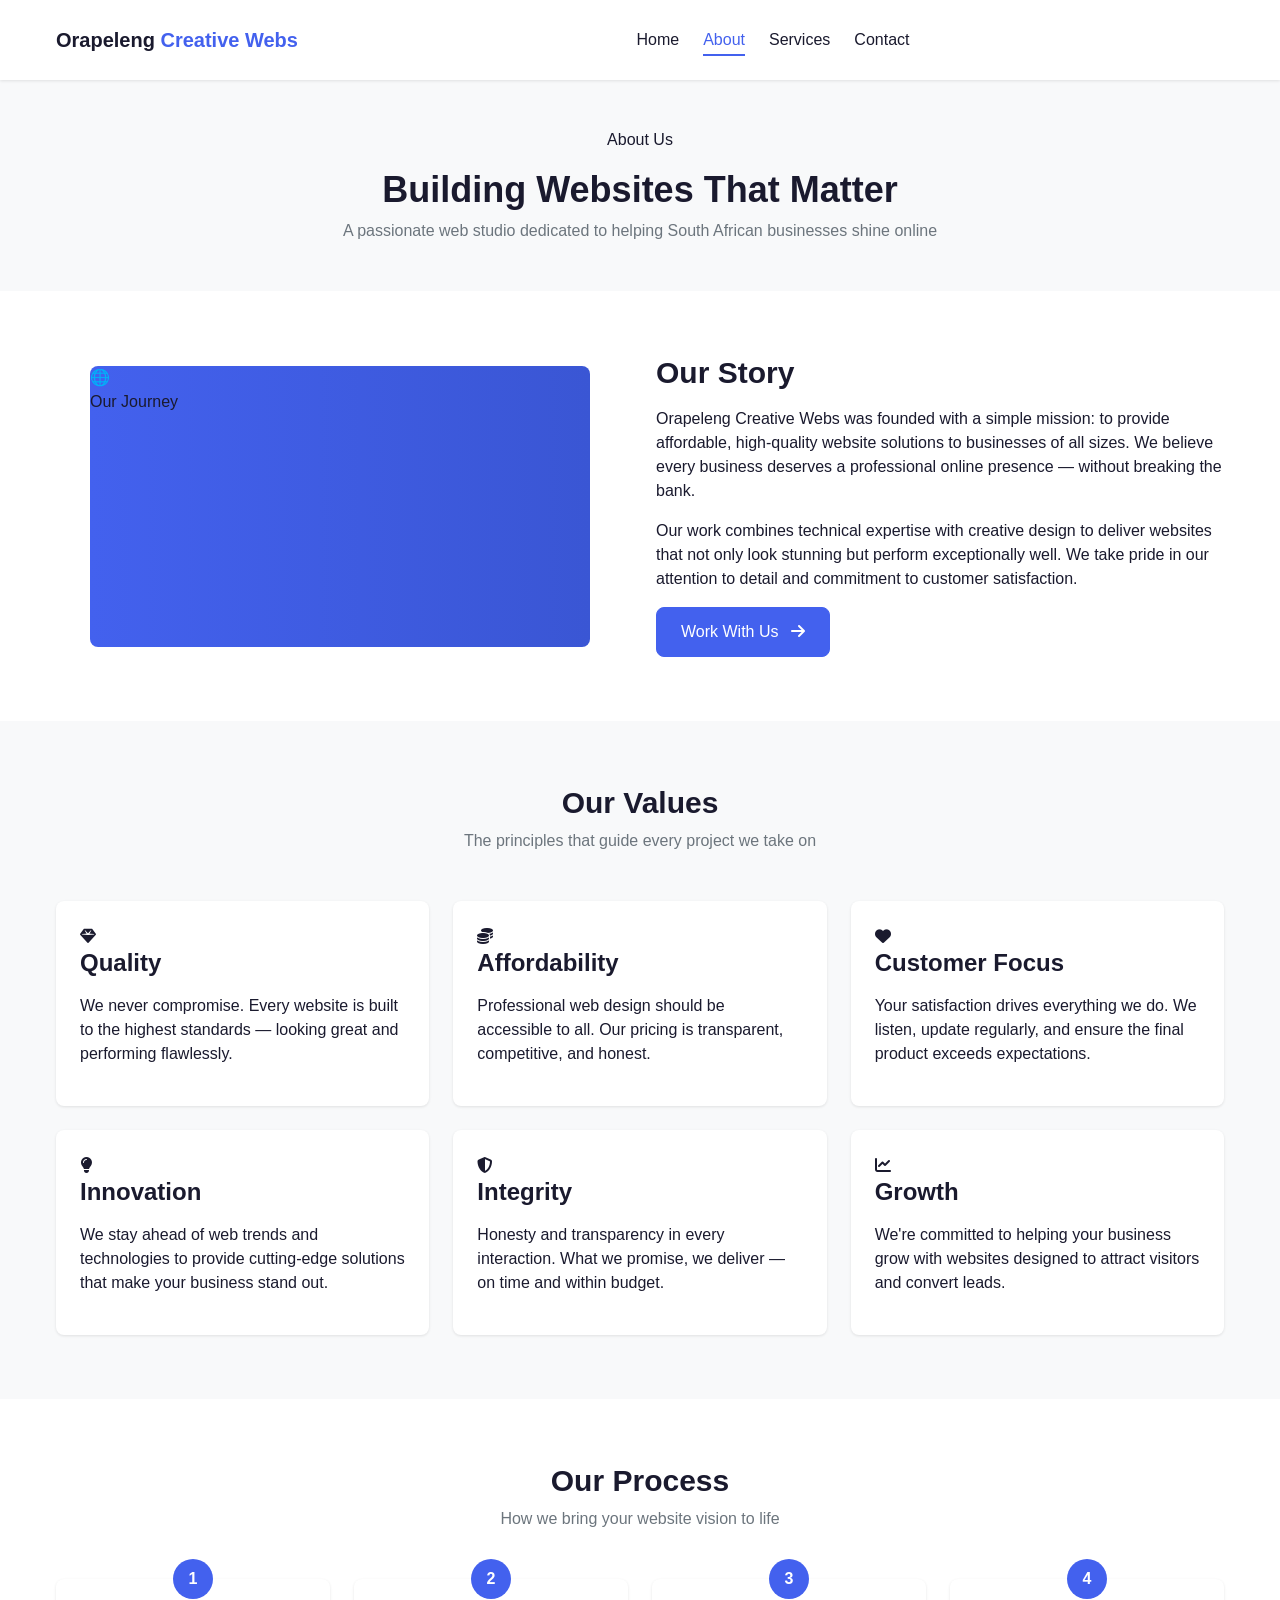
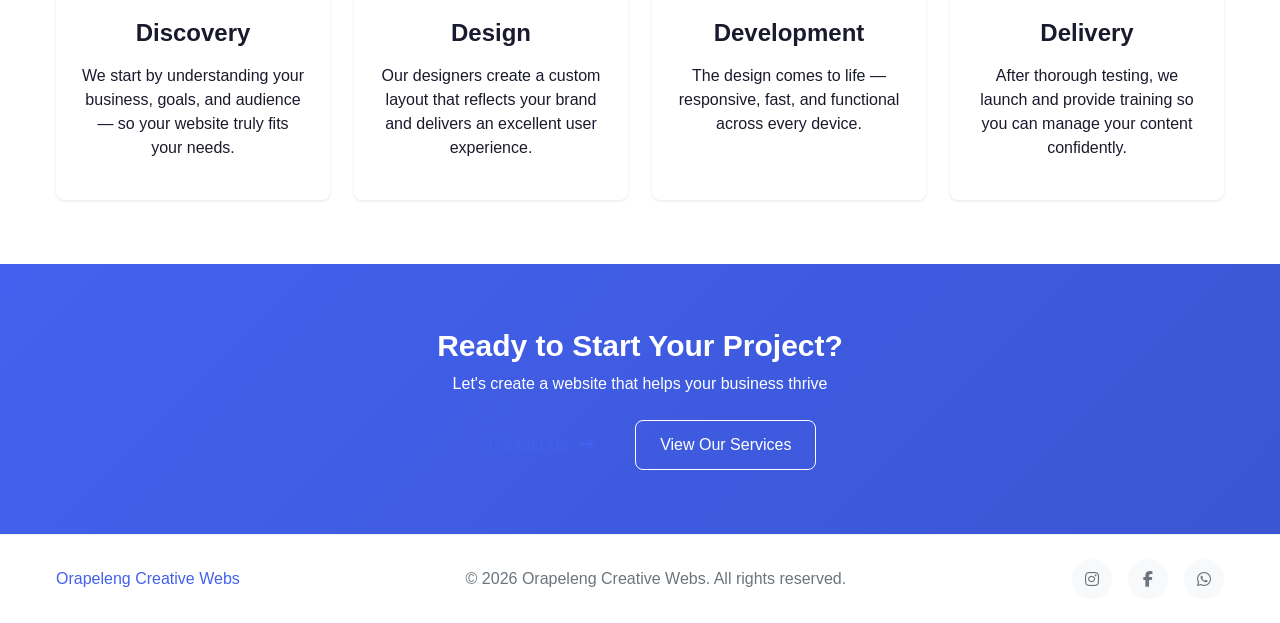
==== commit fa4e0570: "Update about.html" ====
--- a/about.html
+++ b/about.html
@@ -5,21 +5,16 @@
     <meta name="viewport" content="width=device-width, initial-scale=1.0">
     <title>About Us - Orapeleng Creative Webs</title>
     <meta name="description" content="Learn about Orapeleng Creative Webs, our story, values, and process for creating beautiful websites.">
-    <!-- Stylesheets -->
     <link rel="stylesheet" href="styles.css">
-    <!-- Google Fonts -->
-    <link href="https://fonts.googleapis.com/css2?family=Inter:wght@300;400;500;600;700&display=swap" rel="stylesheet">
-    <!-- Font Awesome for icons -->
+    <link href="https://fonts.googleapis.com/css2?family=Syne:wght@600;700;800&family=DM+Sans:wght@300;400;500&display=swap" rel="stylesheet">
     <link rel="stylesheet" href="https://cdnjs.cloudflare.com/ajax/libs/font-awesome/6.4.0/css/all.min.css">
 </head>
 <body>
-    <!-- Navigation -->
-    <header class="header">
+
+    <header class="header" id="mainHeader">
         <div class="container">
             <div class="header-content">
-                <a href="index.html" class="logo">
-                    Orapeleng <span>Creative Webs</span>
-                </a>
+                <a href="index.html" class="logo">Orapeleng<span> Creative Webs</span></a>
                 <nav class="main-nav">
                     <ul class="nav-list">
                         <li><a href="index.html">Home</a></li>
@@ -28,11 +23,8 @@
                         <li><a href="contact.html">Contact</a></li>
                     </ul>
                 </nav>
-                <div class="nav-buttons">
-                    <a href="contact.html" class="btn btn-outline">
-                        Get Started <i class="fas fa-arrow-right"></i>
-                    </a>
-                    <button class="mobile-menu-btn" id="mobileMenuBtn">
+                <div class="nav-actions">
+                    <button class="mobile-menu-btn" id="mobileMenuBtn" aria-label="Open menu">
                         <i class="fas fa-bars"></i>
                     </button>
                 </div>
@@ -40,151 +32,158 @@
         </div>
     </header>
 
-    <!-- Mobile Menu -->
+    <div class="mobile-menu-overlay" id="mobileOverlay"></div>
     <div class="mobile-menu" id="mobileMenu">
+        <div class="mobile-menu-header">
+            <span class="logo">Orapeleng<span> Creative Webs</span></span>
+            <button class="mobile-close-btn" id="mobileCloseBtn"><i class="fas fa-times"></i></button>
+        </div>
         <ul class="mobile-nav-list">
-            <li><a href="index.html">Home</a></li>
-            <li><a href="about.html">About</a></li>
-            <li><a href="services.html">Services</a></li>
-            <li><a href="contact.html">Contact</a></li>
+            <li><a href="index.html"><i class="fas fa-home"></i> Home</a></li>
+            <li><a href="about.html" class="active"><i class="fas fa-user"></i> About</a></li>
+            <li><a href="services.html"><i class="fas fa-layer-group"></i> Services</a></li>
+            <li><a href="contact.html"><i class="fas fa-envelope"></i> Contact</a></li>
         </ul>
+        <a href="contact.html" class="btn btn-primary btn-full">Get Started <i class="fas fa-arrow-right"></i></a>
     </div>
 
     <main>
         <!-- Page Header -->
         <section class="page-header">
             <div class="container">
-                <h1>About Orapeleng Creative Webs</h1>
-                <p>We create beautiful, functional websites that help businesses grow</p>
+                <div class="hero-badge" style="margin: 0 auto 1rem;">
+                    <span class="dot"></span> About Us
+                </div>
+                <h1>Building Websites That <span class="gradient-text">Matter</span></h1>
+                <p>A passionate web studio dedicated to helping South African businesses shine online</p>
             </div>
         </section>
 
-        <!-- Our Story Section -->
+        <!-- Our Story -->
         <section class="story-section">
             <div class="container">
                 <div class="story-content">
-                    <div class="story-image">
+                    <div class="story-visual reveal">
                         <div class="gradient-box">
-                            <div class="gradient-overlay">Our Journey</div>
+                            <div class="gradient-label">
+                                <div class="gradient-label-icon">🌐</div>
+                                <span>Our Journey</span>
+                            </div>
                         </div>
                     </div>
-                    <div class="story-text">
+                    <div class="story-text reveal">
                         <h2>Our Story</h2>
-                        <p>Orapeleng Creative Webs was founded with a simple mission: to provide affordable, high-quality website solutions to businesses of all sizes. We believe that every business deserves a professional online presence without breaking the bank.</p>
-                        <p>Our team combines technical expertise with creative design to deliver websites that not only look great but also perform exceptionally well. We take pride in our attention to detail and commitment to customer satisfaction.</p>
+                        <p>Orapeleng Creative Webs was founded with a simple mission: to provide affordable, high-quality website solutions to businesses of all sizes. We believe every business deserves a professional online presence — without breaking the bank.</p>
+                        <p>Our work combines technical expertise with creative design to deliver websites that not only look stunning but perform exceptionally well. We take pride in our attention to detail and commitment to customer satisfaction.</p>
+                        <a href="contact.html" class="btn btn-primary">Work With Us <i class="fas fa-arrow-right"></i></a>
                     </div>
                 </div>
             </div>
         </section>
 
-        <!-- Our Values Section -->
+        <!-- Our Values -->
         <section class="values-section">
             <div class="container">
-                <div class="section-header">
+                <div class="section-header reveal">
                     <h2>Our Values</h2>
-                    <p>The principles that guide our work</p>
+                    <p>The principles that guide every project we take on</p>
                 </div>
                 <div class="values-grid">
-                    <div class="value-card">
+                    <div class="value-card reveal">
+                        <div class="value-card-icon"><i class="fas fa-gem"></i></div>
                         <h3>Quality</h3>
-                        <p>We never compromise on quality. Every website we create is built to the highest standards, ensuring it not only looks great but also performs exceptionally well.</p>
+                        <p>We never compromise. Every website is built to the highest standards — looking great and performing flawlessly.</p>
                     </div>
-                    <div class="value-card">
+                    <div class="value-card reveal">
+                        <div class="value-card-icon"><i class="fas fa-coins"></i></div>
                         <h3>Affordability</h3>
-                        <p>We believe that professional web design should be accessible to businesses of all sizes. Our pricing is transparent and competitive, with no hidden costs.</p>
+                        <p>Professional web design should be accessible to all. Our pricing is transparent, competitive, and honest.</p>
                     </div>
-                    <div class="value-card">
+                    <div class="value-card reveal">
+                        <div class="value-card-icon"><i class="fas fa-heart"></i></div>
                         <h3>Customer Focus</h3>
-                        <p>Your satisfaction is our priority. We listen to your needs, provide regular updates, and ensure the final product exceeds your expectations.</p>
+                        <p>Your satisfaction drives everything we do. We listen, update regularly, and ensure the final product exceeds expectations.</p>
                     </div>
-                    <div class="value-card">
+                    <div class="value-card reveal">
+                        <div class="value-card-icon"><i class="fas fa-lightbulb"></i></div>
                         <h3>Innovation</h3>
-                        <p>We stay at the forefront of web design trends and technologies to provide cutting-edge solutions that help your business stand out.</p>
+                        <p>We stay ahead of web trends and technologies to provide cutting-edge solutions that make your business stand out.</p>
                     </div>
-                    <div class="value-card">
+                    <div class="value-card reveal">
+                        <div class="value-card-icon"><i class="fas fa-shield-alt"></i></div>
                         <h3>Integrity</h3>
-                        <p>We operate with honesty and transparency in all our dealings. What we promise is what we deliver, on time and within budget.</p>
+                        <p>Honesty and transparency in every interaction. What we promise, we deliver — on time and within budget.</p>
                     </div>
-                    <div class="value-card">
+                    <div class="value-card reveal">
+                        <div class="value-card-icon"><i class="fas fa-chart-line"></i></div>
                         <h3>Growth</h3>
-                        <p>We're committed to helping your business grow. Our websites are designed to attract visitors, convert leads, and boost your bottom line.</p>
+                        <p>We're committed to helping your business grow with websites designed to attract visitors and convert leads.</p>
                     </div>
                 </div>
             </div>
         </section>
 
-        <!-- Our Process Section -->
+        <!-- Our Process -->
         <section class="process-section">
             <div class="container">
-                <div class="section-header">
+                <div class="section-header reveal">
                     <h2>Our Process</h2>
-                    <p>How we bring your website to life</p>
+                    <p>How we bring your website vision to life</p>
                 </div>
                 <div class="process-steps">
-                    <div class="process-step">
+                    <div class="process-step reveal">
                         <div class="step-number">1</div>
                         <h3>Discovery</h3>
-                        <p>We start by understanding your business, goals, and target audience to create a website that meets your specific needs.</p>
+                        <p>We start by understanding your business, goals, and audience — so your website truly fits your needs.</p>
                     </div>
-                    <div class="process-step">
+                    <div class="process-step reveal">
                         <div class="step-number">2</div>
                         <h3>Design</h3>
-                        <p>Our designers create a custom layout that reflects your brand identity and provides an excellent user experience.</p>
+                        <p>Our designers create a custom layout that reflects your brand and delivers an excellent user experience.</p>
                     </div>
-                    <div class="process-step">
+                    <div class="process-step reveal">
                         <div class="step-number">3</div>
                         <h3>Development</h3>
-                        <p>Our developers bring the design to life, ensuring your website is responsive, fast, and functional across all devices.</p>
+                        <p>The design comes to life — responsive, fast, and functional across every device.</p>
                     </div>
-                    <div class="process-step">
+                    <div class="process-step reveal">
                         <div class="step-number">4</div>
                         <h3>Delivery</h3>
-                        <p>After thorough testing, we launch your website and provide training on how to manage and update your content.</p>
+                        <p>After thorough testing, we launch and provide training so you can manage your content confidently.</p>
                     </div>
                 </div>
             </div>
         </section>
 
-        <!-- CTA Section -->
+        <!-- CTA -->
         <section class="cta-section">
             <div class="container">
-                <div class="cta-content">
+                <div class="cta-content reveal">
                     <h2>Ready to Start Your Project?</h2>
                     <p>Let's create a website that helps your business thrive</p>
                     <div class="cta-buttons">
-                        <a href="contact.html" class="btn btn-secondary">
-                            Contact Us <i class="fas fa-arrow-right"></i>
-                        </a>
-                        <a href="services.html" class="btn btn-outline-light">
-                            View Our Services
-                        </a>
+                        <a href="contact.html" class="btn btn-accent">Contact Us <i class="fas fa-arrow-right"></i></a>
+                        <a href="services.html" class="btn btn-outline-light">View Our Services</a>
                     </div>
                 </div>
             </div>
         </section>
     </main>
 
-    <!-- Footer -->
     <footer class="footer">
         <div class="container">
             <div class="footer-content">
-                <p>&copy; <span id="currentYear"></span> Orapeleng Creative Webs. All rights reserved.</p>
+                <a href="index.html" class="footer-logo">Orapeleng<span> Creative Webs</span></a>
+                <p class="footer-copy">&copy; <span id="currentYear"></span> Orapeleng Creative Webs. All rights reserved.</p>
                 <div class="social-links">
-                    <a href="https://instagram.com/orapelengmadibela?utm_source=qr&igsh=MzNINGNkZWQ4Mg==" aria-label="Instagram">
-                        <i class="fab fa-instagram"></i>
-                    </a>
-                    <a href="https://www.facebook.com/orapeleng.madibela.98" aria-label="Facebook">
-                        <i class="fab fa-facebook-f"></i>
-                    </a>
-                    <a href="https://wa.me/27662343315" aria-label="WhatsApp">
-                        <i class="fab fa-whatsapp"></i>
-                    </a>
+                    <a href="https://instagram.com/orapelengmadibela?utm_source=qr&igsh=MzNINGNkZWQ4Mg==" target="_blank" rel="noopener" aria-label="Instagram"><i class="fab fa-instagram"></i></a>
+                    <a href="https://www.facebook.com/orapeleng.madibela.98" target="_blank" rel="noopener" aria-label="Facebook"><i class="fab fa-facebook-f"></i></a>
+                    <a href="https://wa.me/27662343315" target="_blank" rel="noopener" aria-label="WhatsApp"><i class="fab fa-whatsapp"></i></a>
                 </div>
             </div>
         </div>
     </footer>
 
-    <!-- Scripts -->
     <script src="script.js"></script>
 </body>
-</html>+</html>
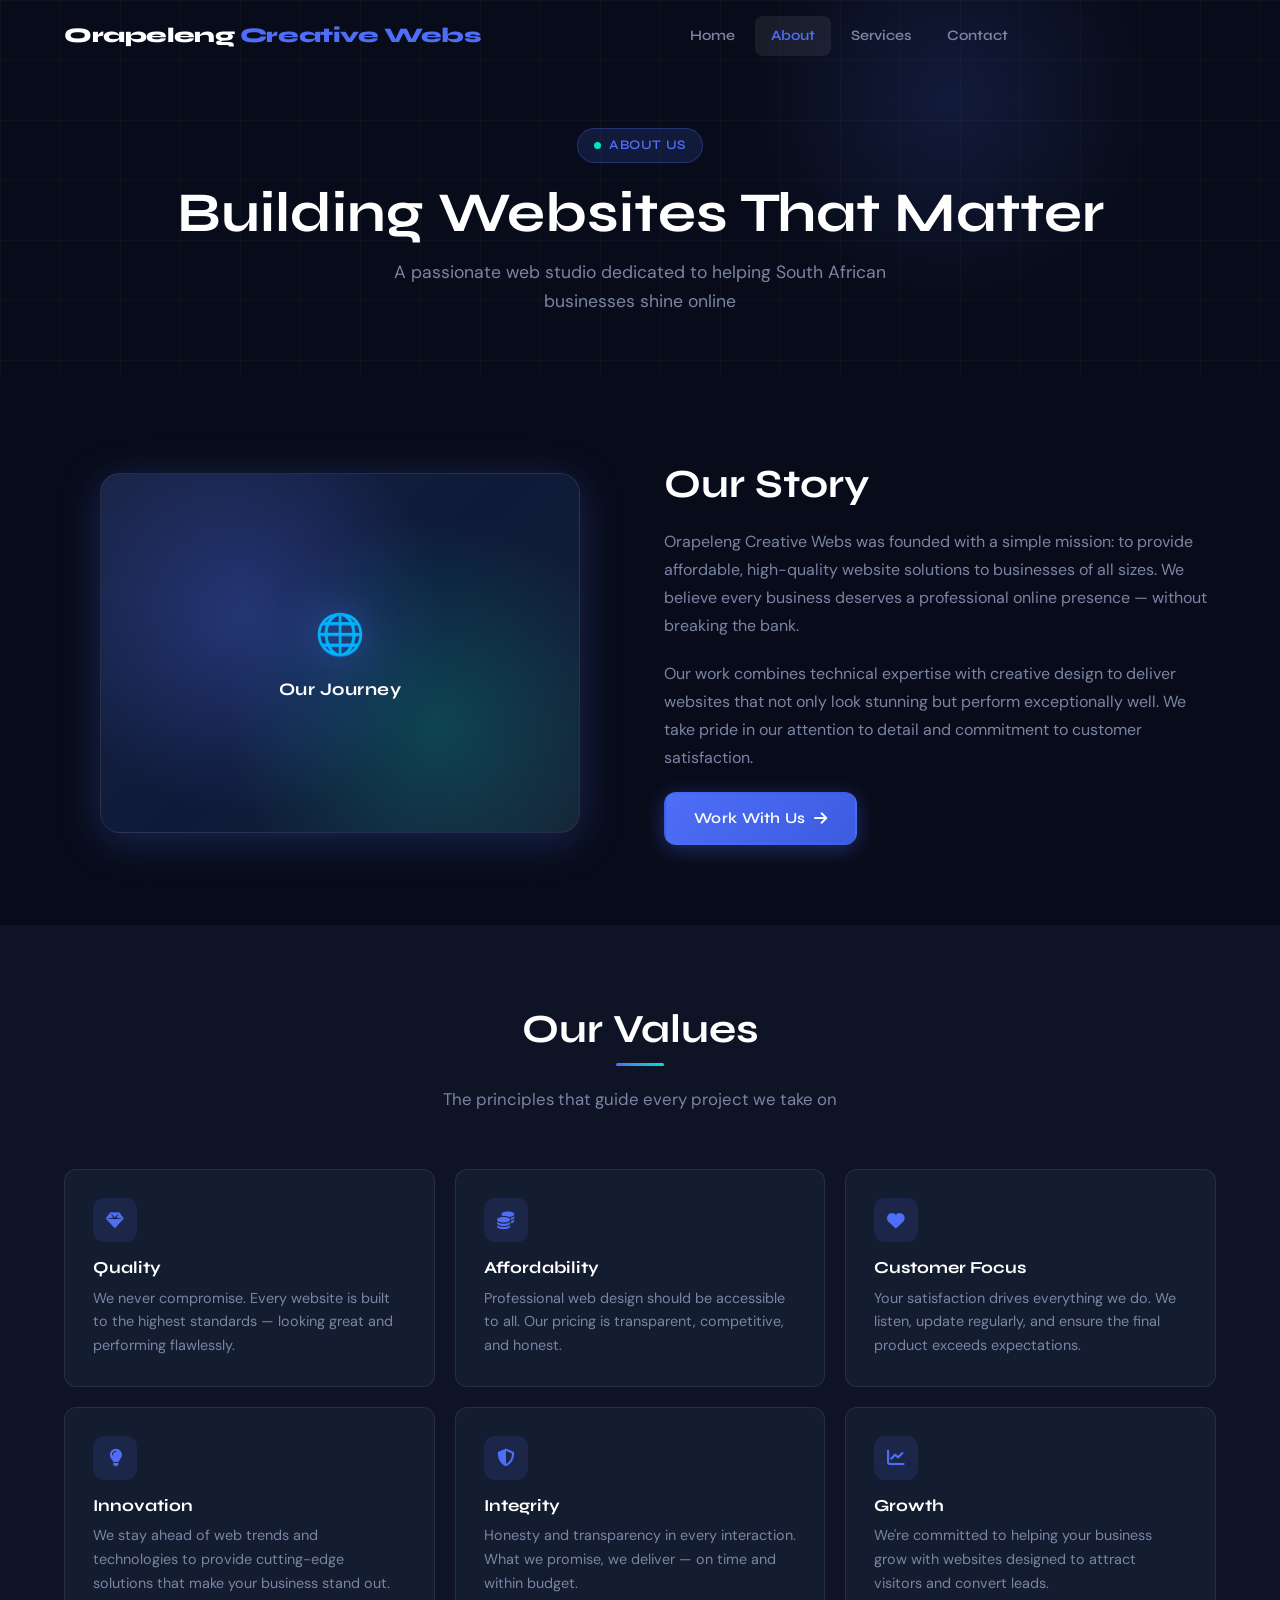
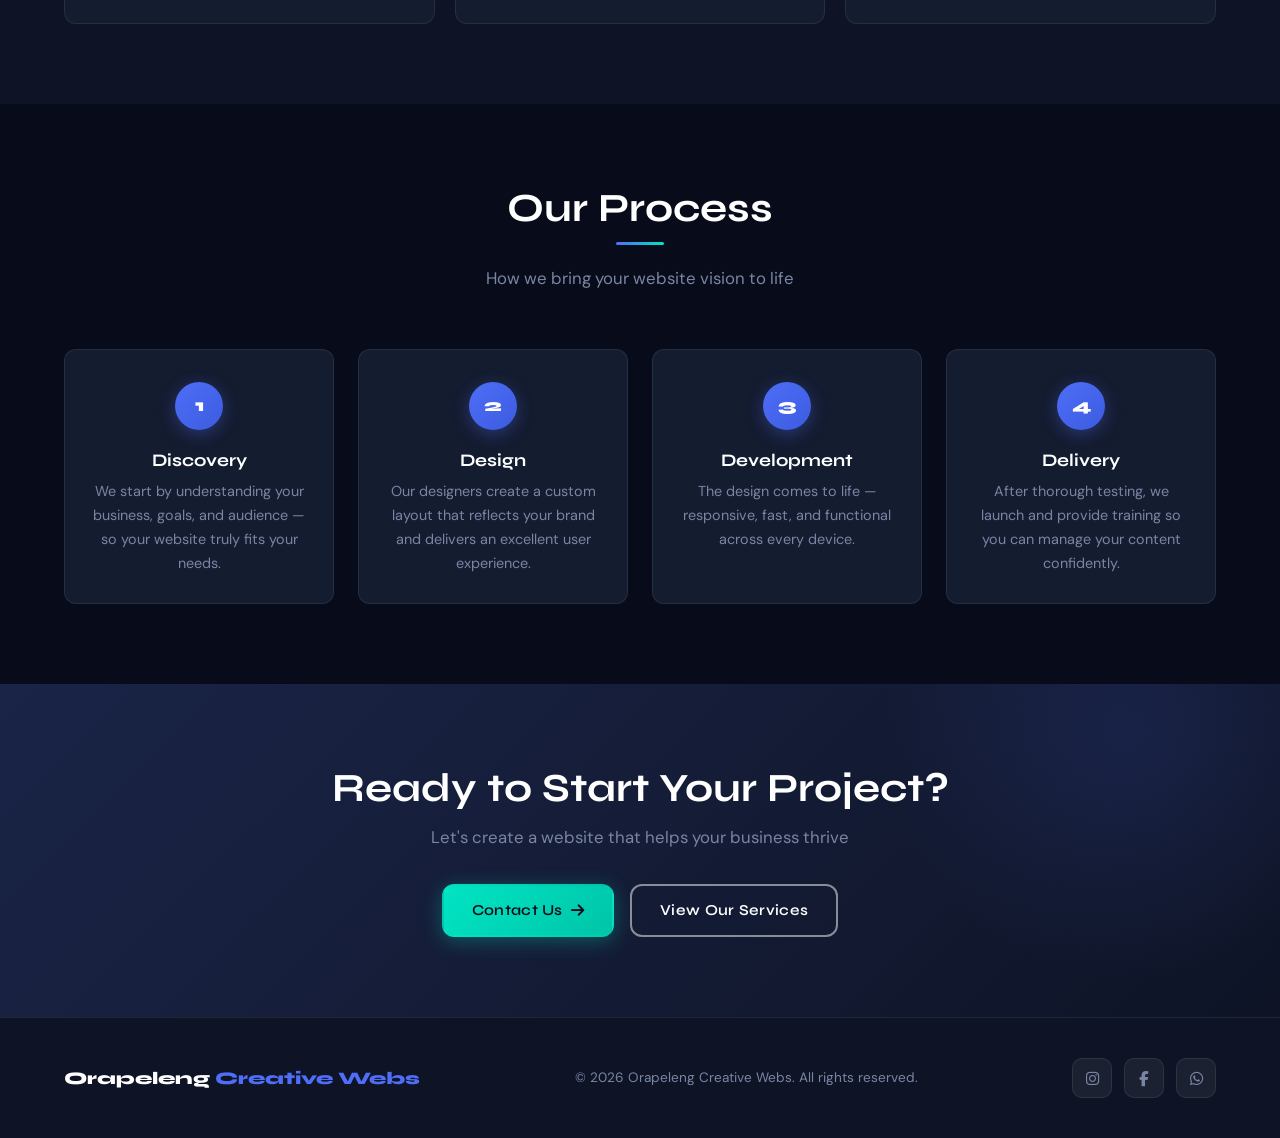
==== commit 832de321: "Update about.html" ====
--- a/about.html
+++ b/about.html
@@ -6,7 +6,9 @@
     <title>About Us - Orapeleng Creative Webs</title>
     <meta name="description" content="Learn about Orapeleng Creative Webs, our story, values, and process for creating beautiful websites.">
     <link rel="stylesheet" href="styles.css">
-    <link href="https://fonts.googleapis.com/css2?family=Syne:wght@600;700;800&family=DM+Sans:wght@300;400;500&display=swap" rel="stylesheet">
+    <link rel="preconnect" href="https://fonts.googleapis.com">
+    <link rel="preconnect" href="https://fonts.gstatic.com" crossorigin>
+    <link href="https://fonts.googleapis.com/css2?family=Syne:wght@600;700;800&family=DM+Sans:ital,opsz,wght@0,9..40,300;0,9..40,400;0,9..40,500&display=swap" rel="stylesheet">
     <link rel="stylesheet" href="https://cdnjs.cloudflare.com/ajax/libs/font-awesome/6.4.0/css/all.min.css">
 </head>
 <body>
@@ -24,9 +26,7 @@
                     </ul>
                 </nav>
                 <div class="nav-actions">
-                    <button class="mobile-menu-btn" id="mobileMenuBtn" aria-label="Open menu">
-                        <i class="fas fa-bars"></i>
-                    </button>
+                    <button class="mobile-menu-btn" id="mobileMenuBtn" aria-label="Open navigation menu" aria-expanded="false" aria-controls="mobileMenu"></button>
                 </div>
             </div>
         </div>
@@ -178,7 +178,7 @@
                 <div class="social-links">
                     <a href="https://instagram.com/orapelengmadibela?utm_source=qr&igsh=MzNINGNkZWQ4Mg==" target="_blank" rel="noopener" aria-label="Instagram"><i class="fab fa-instagram"></i></a>
                     <a href="https://www.facebook.com/orapeleng.madibela.98" target="_blank" rel="noopener" aria-label="Facebook"><i class="fab fa-facebook-f"></i></a>
-                    <a href="https://wa.me/27662343315" target="_blank" rel="noopener" aria-label="WhatsApp"><i class="fab fa-whatsapp"></i></a>
+                    <a href="https://wa.me/27766069486" target="_blank" rel="noopener" aria-label="WhatsApp"><i class="fab fa-whatsapp"></i></a>
                 </div>
             </div>
         </div>
--- a/styles.css
+++ b/styles.css
@@ -1,98 +1,99 @@
-
-/* ===== Basic Reset ===== */
-* {
+/* ===== RESET & ROOT ===== */
+*, *::before, *::after {
     margin: 0;
     padding: 0;
     box-sizing: border-box;
 }
 
-/* ===== Colors ===== */
 :root {
-    /* Main colors */
-    --primary: #4361ee;
-    --primary-dark: #3a56d4;
-    --secondary: #2ec4b6;
-    --secondary-dark: #21a99d;
-    --dark: #1a1a2e;
+    --primary: #4f6ef7;
+    --primary-dark: #3b5be0;
+    --primary-glow: rgba(79, 110, 247, 0.35);
+    --accent: #00e5c4;
+    --accent-dark: #00c4a8;
+    --dark: #080c1a;
+    --dark-2: #0e1426;
+    --dark-3: #141c30;
+    --dark-4: #1c2640;
     --light: #ffffff;
-    --light-gray: #f8f9fa;
-    --gray: #6c757d;
-    --success: #28a745;
-}
-
-/* ===== Base Styles ===== */
+    --light-2: #e8ecf8;
+    --muted: #7a85a3;
+    --border: rgba(255,255,255,0.08);
+    --success: #22d98a;
+    --error: #ff5c7c;
+    --font-display: 'Syne', sans-serif;
+    --font-body: 'DM Sans', sans-serif;
+    --radius: 12px;
+    --radius-lg: 20px;
+    --shadow-sm: 0 2px 12px rgba(0,0,0,0.3);
+    --shadow: 0 8px 32px rgba(0,0,0,0.4);
+    --shadow-glow: 0 8px 40px rgba(79,110,247,0.25);
+    --transition: all 0.3s cubic-bezier(0.4, 0, 0.2, 1);
+}
+
+/* ===== BASE ===== */
+html { scroll-behavior: smooth; }
+
 body {
-    font-family: 'Inter', sans-serif;
+    font-family: var(--font-body);
     font-size: 16px;
-    line-height: 1.5;
-    color: #1a1a2e;
-    background-color: #ffffff;
+    line-height: 1.65;
+    color: var(--light-2);
+    background-color: var(--dark);
+    overflow-x: hidden;
 }
 
 h1, h2, h3, h4, h5, h6 {
-    margin-bottom: 1rem;
+    font-family: var(--font-display);
     font-weight: 700;
     line-height: 1.2;
-}
-
-h1 {
-    font-size: 2.25rem;
-}
-
-h2 {
-    font-size: 1.875rem;
-}
-
-h3 {
-    font-size: 1.5rem;
-}
-
-p {
+    color: var(--light);
     margin-bottom: 1rem;
 }
 
-a {
-    color: #4361ee;
-    text-decoration: none;
-    transition: all 0.3s ease;
-}
-
-a:hover {
-    color: #3a56d4;
-}
-
-ul, ol {
-    margin-bottom: 1rem;
-    padding-left: 2rem;
-}
-
-img {
-    max-width: 100%;
-    height: auto;
-}
-
-/* ===== Layout ===== */
+h1 { font-size: clamp(2.2rem, 5vw, 3.5rem); }
+h2 { font-size: clamp(1.75rem, 3.5vw, 2.5rem); }
+h3 { font-size: 1.35rem; }
+
+p { margin-bottom: 1rem; color: var(--muted); }
+a { color: var(--primary); text-decoration: none; transition: var(--transition); }
+a:hover { color: var(--accent); }
+img { max-width: 100%; height: auto; display: block; }
+ul, ol { margin-bottom: 1rem; padding-left: 1.5rem; }
+
+/* ===== LAYOUT ===== */
 .container {
     width: 100%;
     max-width: 1200px;
     margin: 0 auto;
-    padding: 0 1rem;
+    padding: 0 1.5rem;
 }
 
 .section-header {
     text-align: center;
-    margin-bottom: 3rem;
+    margin-bottom: 3.5rem;
 }
 
 .section-header h2 {
-    margin-bottom: 0.5rem;
+    margin-bottom: 0.75rem;
+    position: relative;
+    display: inline-block;
+}
+
+.section-header h2::after {
+    content: '';
+    display: block;
+    width: 48px;
+    height: 3px;
+    background: linear-gradient(90deg, var(--primary), var(--accent));
+    border-radius: 4px;
+    margin: 0.6rem auto 0;
 }
 
 .section-header p {
-    color: #6c757d;
-    max-width: 700px;
-    margin-left: auto;
-    margin-right: auto;
+    max-width: 600px;
+    margin: 0.5rem auto 0;
+    font-size: 1.05rem;
 }
 
 .section-footer {
@@ -100,100 +101,627 @@
     margin-top: 3rem;
 }
 
-/* ===== Buttons ===== */
+/* ===== BUTTONS ===== */
 .btn {
-    display: inline-block;
-    padding: 0.75rem 1.5rem;
-    font-size: 1rem;
-    font-weight: 500;
+    display: inline-flex;
+    align-items: center;
+    gap: 0.5rem;
+    padding: 0.75rem 1.75rem;
+    font-family: var(--font-display);
+    font-size: 0.95rem;
+    font-weight: 600;
+    letter-spacing: 0.02em;
     text-align: center;
     cursor: pointer;
-    border: 1px solid transparent;
-    border-radius: 0.5rem;
-    transition: all 0.3s ease;
-}
-
-.btn i {
-    margin-left: 0.5rem;
-}
-
-.btn-sm {
+    border: 2px solid transparent;
+    border-radius: var(--radius);
+    transition: var(--transition);
+    position: relative;
+    overflow: hidden;
+}
+
+.btn::before {
+    content: '';
+    position: absolute;
+    inset: 0;
+    background: rgba(255,255,255,0.08);
+    opacity: 0;
+    transition: var(--transition);
+}
+.btn:hover::before { opacity: 1; }
+
+.btn-sm { padding: 0.5rem 1.25rem; font-size: 0.875rem; }
+.btn-full { width: 100%; justify-content: center; }
+
+.btn-primary {
+    background: linear-gradient(135deg, var(--primary), var(--primary-dark));
+    color: #fff;
+    border-color: transparent;
+    box-shadow: 0 4px 20px var(--primary-glow);
+}
+.btn-primary:hover {
+    transform: translateY(-2px);
+    box-shadow: 0 8px 30px var(--primary-glow);
+    color: #fff;
+}
+
+.btn-accent {
+    background: linear-gradient(135deg, var(--accent), var(--accent-dark));
+    color: var(--dark);
+    border-color: transparent;
+    box-shadow: 0 4px 20px rgba(0,229,196,0.3);
+}
+.btn-accent:hover {
+    transform: translateY(-2px);
+    color: var(--dark);
+    box-shadow: 0 8px 30px rgba(0,229,196,0.45);
+}
+
+.btn-outline {
+    color: var(--primary);
+    background: transparent;
+    border-color: var(--primary);
+}
+.btn-outline:hover {
+    background: var(--primary);
+    color: #fff;
+    transform: translateY(-2px);
+    box-shadow: 0 4px 20px var(--primary-glow);
+}
+
+.btn-outline-light {
+    color: #fff;
+    background: transparent;
+    border-color: rgba(255,255,255,0.5);
+}
+.btn-outline-light:hover {
+    background: rgba(255,255,255,0.12);
+    color: #fff;
+    border-color: #fff;
+}
+
+.btn-ghost {
+    color: var(--light-2);
+    background: rgba(255,255,255,0.06);
+    border-color: var(--border);
+}
+.btn-ghost:hover {
+    background: rgba(255,255,255,0.12);
+    color: #fff;
+    border-color: rgba(255,255,255,0.2);
+}
+
+/* ===== HEADER / NAV ===== */
+.header {
+    position: fixed;
+    top: 0;
+    left: 0;
+    width: 100%;
+    z-index: 100;
+    padding: 1rem 0;
+    transition: var(--transition);
+    background: transparent;
+}
+
+.header.scrolled {
+    background: rgba(8, 12, 26, 0.9);
+    backdrop-filter: blur(20px);
+    -webkit-backdrop-filter: blur(20px);
+    border-bottom: 1px solid var(--border);
+    padding: 0.7rem 0;
+    box-shadow: 0 4px 30px rgba(0,0,0,0.4);
+}
+
+.header-content {
+    display: flex;
+    align-items: center;
+    justify-content: space-between;
+    gap: 2rem;
+}
+
+.logo {
+    font-family: var(--font-display);
+    font-size: 1.3rem;
+    font-weight: 800;
+    color: var(--light);
+    letter-spacing: -0.02em;
+    white-space: nowrap;
+    flex-shrink: 0;
+}
+
+.logo span {
+    color: var(--primary);
+}
+
+.logo-dot {
+    color: var(--accent);
+}
+
+.main-nav { display: none; }
+
+.nav-list {
+    list-style: none;
+    padding: 0;
+    margin: 0;
+    display: flex;
+    gap: 0.25rem;
+}
+
+.nav-list a {
+    display: block;
     padding: 0.5rem 1rem;
-    font-size: 0.875rem;
-}
-
-.btn-primary {
-    color: #ffffff;
-    background-color: #4361ee;
-    border-color: #4361ee;
-}
-
-.btn-primary:hover {
-    background-color: #3a56d4;
-    border-color: #3a56d4;
-}
-
-.btn-secondary {
-    color: #1a1a2e;
-    background-color: #2ec4b6;
-    border-color: #2ec4b6;
-}
-
-.btn-secondary:hover {
-    background-color: #21a99d;
-    border-color: #21a99d;
-}
-
-.btn-outline {
-    color: #4361ee;
-    background-color: transparent;
-    border-color: #4361ee;
-}
-
-.btn-outline:hover {
-    color: #ffffff;
-    background-color: #4361ee;
-}
-
-.btn-outline-light {
-    color: #ffffff;
-    background-color: transparent;
-    border-color: #ffffff;
-}
-
-.btn-outline-light:hover {
-    color: #1a1a2e;
-    background-color: #ffffff;
-}
-
-.btn-full {
+    font-family: var(--font-display);
+    font-size: 0.9rem;
+    font-weight: 600;
+    color: var(--muted);
+    border-radius: 8px;
+    transition: var(--transition);
+}
+
+.nav-list a:hover,
+.nav-list a.active {
+    color: var(--light);
+    background: rgba(255,255,255,0.07);
+}
+
+.nav-list a.active {
+    color: var(--primary);
+}
+
+.nav-actions {
+    display: flex;
+    align-items: center;
+    gap: 0.75rem;
+    flex-shrink: 0;
+}
+
+.mobile-menu-btn {
+    display: flex;
+    align-items: center;
+    justify-content: center;
+    width: 42px;
+    height: 42px;
+    background: rgba(255,255,255,0.07);
+    border: 1px solid var(--border);
+    border-radius: 10px;
+    font-size: 1.1rem;
+    color: var(--light);
+    cursor: pointer;
+    transition: var(--transition);
+}
+
+.mobile-menu-btn:hover {
+    background: rgba(255,255,255,0.12);
+    color: var(--primary);
+}
+
+/* ===== MOBILE MENU ===== */
+.mobile-menu {
+    position: fixed;
+    top: 0;
+    right: -100%;
+    width: min(320px, 85vw);
+    height: 100vh;
+    background: var(--dark-2);
+    border-left: 1px solid var(--border);
+    z-index: 200;
+    transition: right 0.4s cubic-bezier(0.4, 0, 0.2, 1);
+    padding: 2rem 1.5rem;
+    overflow-y: auto;
+    box-shadow: -20px 0 60px rgba(0,0,0,0.5);
+}
+
+.mobile-menu.active { right: 0; }
+
+.mobile-menu-overlay {
+    position: fixed;
+    inset: 0;
+    background: rgba(0,0,0,0.6);
+    z-index: 199;
+    opacity: 0;
+    pointer-events: none;
+    transition: opacity 0.3s ease;
+    backdrop-filter: blur(4px);
+}
+.mobile-menu-overlay.active {
+    opacity: 1;
+    pointer-events: all;
+}
+
+.mobile-menu-header {
+    display: flex;
+    align-items: center;
+    justify-content: space-between;
+    margin-bottom: 2.5rem;
+    padding-bottom: 1.5rem;
+    border-bottom: 1px solid var(--border);
+}
+
+.mobile-close-btn {
+    display: flex;
+    align-items: center;
+    justify-content: center;
+    width: 38px;
+    height: 38px;
+    background: rgba(255,255,255,0.07);
+    border: 1px solid var(--border);
+    border-radius: 8px;
+    font-size: 1.1rem;
+    color: var(--light);
+    cursor: pointer;
+    transition: var(--transition);
+}
+
+.mobile-close-btn:hover { color: var(--error); background: rgba(255,92,124,0.1); }
+
+.mobile-nav-list {
+    list-style: none;
+    padding: 0;
+    margin: 0 0 2rem;
+}
+
+.mobile-nav-list li { margin-bottom: 0.25rem; }
+
+.mobile-nav-list a {
+    display: flex;
+    align-items: center;
+    gap: 0.75rem;
+    padding: 0.85rem 1rem;
+    font-family: var(--font-display);
+    font-size: 1rem;
+    font-weight: 600;
+    color: var(--muted);
+    border-radius: 10px;
+    transition: var(--transition);
+}
+
+.mobile-nav-list a:hover,
+.mobile-nav-list a.active {
+    color: var(--light);
+    background: rgba(79, 110, 247, 0.15);
+}
+.mobile-nav-list a.active { color: var(--primary); }
+
+.mobile-nav-list a i {
+    width: 20px;
+    text-align: center;
+    font-size: 0.95rem;
+    color: var(--primary);
+}
+
+/* ===== HERO ===== */
+.hero-section {
+    min-height: 100vh;
+    display: flex;
+    align-items: center;
+    padding: 8rem 0 4rem;
+    position: relative;
+    overflow: hidden;
+    background: var(--dark);
+}
+
+.hero-bg {
+    position: absolute;
+    inset: 0;
+    z-index: 0;
+    overflow: hidden;
+}
+
+.hero-bg-glow-1 {
+    position: absolute;
+    width: 600px;
+    height: 600px;
+    background: radial-gradient(circle, rgba(79,110,247,0.18) 0%, transparent 70%);
+    top: -100px;
+    right: -100px;
+    border-radius: 50%;
+    animation: floatGlow 8s ease-in-out infinite alternate;
+}
+
+.hero-bg-glow-2 {
+    position: absolute;
+    width: 400px;
+    height: 400px;
+    background: radial-gradient(circle, rgba(0,229,196,0.1) 0%, transparent 70%);
+    bottom: 50px;
+    left: -50px;
+    border-radius: 50%;
+    animation: floatGlow 10s ease-in-out infinite alternate-reverse;
+}
+
+.hero-bg-grid {
+    position: absolute;
+    inset: 0;
+    background-image:
+        linear-gradient(rgba(255,255,255,0.025) 1px, transparent 1px),
+        linear-gradient(90deg, rgba(255,255,255,0.025) 1px, transparent 1px);
+    background-size: 60px 60px;
+}
+
+@keyframes floatGlow {
+    from { transform: translate(0, 0) scale(1); }
+    to { transform: translate(30px, 20px) scale(1.1); }
+}
+
+.hero-content {
+    position: relative;
+    z-index: 1;
+    display: grid;
+    grid-template-columns: 1fr;
+    gap: 3rem;
+    align-items: center;
+}
+
+.hero-badge {
+    display: inline-flex;
+    align-items: center;
+    gap: 0.5rem;
+    background: rgba(79,110,247,0.15);
+    border: 1px solid rgba(79,110,247,0.3);
+    border-radius: 100px;
+    padding: 0.35rem 1rem;
+    font-size: 0.82rem;
+    font-weight: 600;
+    color: var(--primary);
+    font-family: var(--font-display);
+    margin-bottom: 1.5rem;
+    letter-spacing: 0.05em;
+    text-transform: uppercase;
+    animation: fadeInUp 0.6s ease both;
+}
+
+.hero-badge .dot {
+    width: 7px;
+    height: 7px;
+    background: var(--accent);
+    border-radius: 50%;
+    animation: pulse 2s infinite;
+}
+
+@keyframes pulse {
+    0%, 100% { opacity: 1; transform: scale(1); }
+    50% { opacity: 0.5; transform: scale(0.8); }
+}
+
+.hero-text h1 {
+    margin-bottom: 1.25rem;
+    animation: fadeInUp 0.6s 0.1s ease both;
+}
+
+.hero-text h1 .gradient-text {
+    background: linear-gradient(135deg, var(--primary), var(--accent));
+    -webkit-background-clip: text;
+    -webkit-text-fill-color: transparent;
+    background-clip: text;
+}
+
+.hero-text p {
+    font-size: 1.15rem;
+    line-height: 1.7;
+    margin-bottom: 2rem;
+    max-width: 520px;
+    animation: fadeInUp 0.6s 0.2s ease both;
+}
+
+.hero-buttons {
+    display: flex;
+    flex-wrap: wrap;
+    gap: 1rem;
+    margin-bottom: 2.5rem;
+    animation: fadeInUp 0.6s 0.3s ease both;
+}
+
+.hero-stats {
+    display: flex;
+    gap: 2rem;
+    flex-wrap: wrap;
+    animation: fadeInUp 0.6s 0.4s ease both;
+}
+
+.stat-item {
+    display: flex;
+    flex-direction: column;
+}
+
+.stat-number {
+    font-family: var(--font-display);
+    font-size: 1.75rem;
+    font-weight: 800;
+    color: var(--light);
+    line-height: 1;
+}
+
+.stat-label {
+    font-size: 0.8rem;
+    color: var(--muted);
+    margin-top: 0.25rem;
+}
+
+.stat-divider {
+    width: 1px;
+    background: var(--border);
+    align-self: stretch;
+}
+
+/* Hero Visual */
+.hero-visual {
+    position: relative;
+    animation: fadeInUp 0.8s 0.2s ease both;
+}
+
+.hero-canvas-wrapper {
+    position: relative;
+    border-radius: var(--radius-lg);
+    overflow: hidden;
+    background: var(--dark-2);
+    border: 1px solid var(--border);
+    box-shadow: var(--shadow-glow), var(--shadow);
+    aspect-ratio: 4/3;
+}
+
+#heroCanvas {
+    position: absolute;
+    inset: 0;
     width: 100%;
-}
-
-/* ===== Cards ===== */
-.card {
-    background-color: #ffffff;
-    border-radius: 0.5rem;
-    box-shadow: 0 1px 3px rgba(0, 0, 0, 0.1);
-    padding: 1.5rem;
-    transition: all 0.3s ease;
-}
-
-.card:hover {
-    box-shadow: 0 4px 6px rgba(0, 0, 0, 0.1);
-    transform: translateY(-5px);
-}
-
-.card h3 {
-    margin-bottom: 0.75rem;
-}
-
-.card p {
-    color: #6c757d;
-    margin-bottom: 0;
-}
-
-/* ===== Service Cards ===== */
+    height: 100%;
+}
+
+.hero-canvas-overlay {
+    position: absolute;
+    inset: 0;
+    display: flex;
+    flex-direction: column;
+    align-items: center;
+    justify-content: center;
+    text-align: center;
+    padding: 2rem;
+    background: linear-gradient(to top, rgba(8,12,26,0.7) 0%, transparent 60%);
+}
+
+.hero-canvas-overlay h2 {
+    font-size: 1.5rem;
+    margin-bottom: 0.5rem;
+    color: var(--light);
+}
+
+.hero-canvas-overlay p {
+    color: var(--light-2);
+    font-size: 0.95rem;
+    margin: 0;
+}
+
+/* Floating card */
+.hero-card {
+    position: absolute;
+    background: rgba(14,20,38,0.92);
+    border: 1px solid var(--border);
+    border-radius: var(--radius);
+    padding: 0.85rem 1.1rem;
+    backdrop-filter: blur(12px);
+    box-shadow: var(--shadow);
+    display: flex;
+    align-items: center;
+    gap: 0.7rem;
+}
+
+.hero-card.card-1 {
+    bottom: -20px;
+    left: -20px;
+    animation: floatCard 4s ease-in-out infinite;
+}
+
+.hero-card.card-2 {
+    top: -16px;
+    right: -16px;
+    animation: floatCard 5s 1s ease-in-out infinite alternate;
+}
+
+@keyframes floatCard {
+    0%, 100% { transform: translateY(0px); }
+    50% { transform: translateY(-10px); }
+}
+
+.hero-card-icon {
+    width: 36px;
+    height: 36px;
+    background: linear-gradient(135deg, var(--primary), var(--primary-dark));
+    border-radius: 9px;
+    display: flex;
+    align-items: center;
+    justify-content: center;
+    font-size: 1rem;
+    color: white;
+    flex-shrink: 0;
+}
+
+.hero-card-icon.accent { background: linear-gradient(135deg, var(--accent), var(--accent-dark)); color: var(--dark); }
+
+.hero-card-text strong {
+    display: block;
+    font-family: var(--font-display);
+    font-size: 0.85rem;
+    font-weight: 700;
+    color: var(--light);
+    line-height: 1.2;
+}
+
+.hero-card-text span {
+    font-size: 0.75rem;
+    color: var(--muted);
+}
+
+/* ===== SECTIONS ===== */
+section { padding: 5rem 0; }
+
+.bg-dark-2 { background: var(--dark-2); }
+.bg-dark-3 { background: var(--dark-3); }
+
+/* ===== WHO WE SERVE ===== */
+.target-market-section { background: var(--dark-2); }
+
+.market-cards {
+    display: grid;
+    grid-template-columns: 1fr;
+    gap: 1.25rem;
+}
+
+.market-card {
+    background: var(--dark-3);
+    border: 1px solid var(--border);
+    border-radius: var(--radius);
+    padding: 1.75rem;
+    transition: var(--transition);
+    position: relative;
+    overflow: hidden;
+}
+
+.market-card::before {
+    content: '';
+    position: absolute;
+    top: 0;
+    left: 0;
+    right: 0;
+    height: 2px;
+    background: linear-gradient(90deg, var(--primary), var(--accent));
+    transform: scaleX(0);
+    transition: var(--transition);
+    transform-origin: left;
+}
+
+.market-card:hover::before { transform: scaleX(1); }
+.market-card:hover {
+    border-color: rgba(79,110,247,0.3);
+    transform: translateY(-4px);
+    box-shadow: var(--shadow-glow);
+}
+
+.market-card-icon {
+    width: 48px;
+    height: 48px;
+    background: rgba(79,110,247,0.15);
+    border-radius: 12px;
+    display: flex;
+    align-items: center;
+    justify-content: center;
+    font-size: 1.25rem;
+    color: var(--primary);
+    margin-bottom: 1rem;
+    transition: var(--transition);
+}
+
+.market-card:hover .market-card-icon {
+    background: rgba(79,110,247,0.25);
+    transform: scale(1.1);
+}
+
+.market-card h3 {
+    font-size: 1.1rem;
+    margin-bottom: 0.5rem;
+}
+
+.market-card p { margin: 0; font-size: 0.9rem; }
+
+/* ===== SERVICE / PRICING CARDS ===== */
 .service-cards {
     display: grid;
     grid-template-columns: 1fr;
@@ -202,58 +730,97 @@
 }
 
 .service-card {
-    background-color: #ffffff;
-    border-radius: 0.5rem;
-    box-shadow: 0 1px 3px rgba(0, 0, 0, 0.1);
+    background: var(--dark-3);
+    border: 1px solid var(--border);
+    border-radius: var(--radius-lg);
     overflow: hidden;
-    transition: all 0.3s ease;
+    transition: var(--transition);
     position: relative;
     display: flex;
     flex-direction: column;
 }
 
 .service-card:hover {
-    box-shadow: 0 10px 15px rgba(0, 0, 0, 0.1);
-    transform: translateY(-5px);
+    transform: translateY(-6px);
+    box-shadow: var(--shadow-glow);
+    border-color: rgba(79,110,247,0.4);
 }
 
 .service-card.popular {
-    border: 2px solid #4361ee;
-}
-
-.popular-tag {
-    position: absolute;
-    top: 0;
-    right: 0;
-    background-color: #4361ee;
-    color: #ffffff;
-    font-size: 0.875rem;
-    font-weight: 500;
-    padding: 0.25rem 0.75rem;
-    border-bottom-left-radius: 0.5rem;
+    border-color: var(--primary);
+    background: linear-gradient(180deg, rgba(79,110,247,0.08) 0%, var(--dark-3) 100%);
+    box-shadow: var(--shadow-glow);
+}
+
+.badge {
+    position: absolute;
+    top: 1.25rem;
+    right: 1.25rem;
+    padding: 0.3rem 0.85rem;
+    border-radius: 100px;
+    font-size: 0.75rem;
+    font-weight: 700;
+    font-family: var(--font-display);
+    letter-spacing: 0.04em;
+    text-transform: uppercase;
+}
+
+.badge-popular {
+    background: linear-gradient(135deg, var(--primary), var(--primary-dark));
+    color: white;
+    box-shadow: 0 2px 12px var(--primary-glow);
+}
+
+.badge-soon {
+    background: rgba(0,229,196,0.15);
+    color: var(--accent);
+    border: 1px solid rgba(0,229,196,0.3);
 }
 
 .service-header {
-    padding: 1.5rem;
-    border-bottom: 1px solid #eee;
+    padding: 2rem 2rem 1.5rem;
+    border-bottom: 1px solid var(--border);
 }
 
 .service-header h3 {
-    margin-bottom: 0.5rem;
-}
-
-.service-header p {
-    color: #6c757d;
-    margin-bottom: 1rem;
-}
-
-.service-header .price {
-    font-size: 1.875rem;
+    font-size: 1.3rem;
+    margin-bottom: 0.35rem;
+}
+
+.service-header .tagline {
+    font-size: 0.88rem;
+    color: var(--muted);
+    margin-bottom: 1.25rem;
+}
+
+.price-wrapper {
+    display: flex;
+    align-items: baseline;
+    gap: 0.25rem;
+}
+
+.price-currency {
+    font-family: var(--font-display);
     font-weight: 700;
+    font-size: 1.1rem;
+    color: var(--primary);
+}
+
+.price-amount {
+    font-family: var(--font-display);
+    font-size: 2.5rem;
+    font-weight: 800;
+    color: var(--light);
+    line-height: 1;
+}
+
+.price-period {
+    font-size: 0.85rem;
+    color: var(--muted);
 }
 
 .service-content {
-    padding: 1.5rem;
+    padding: 1.75rem 2rem;
     flex-grow: 1;
 }
 
@@ -266,36 +833,69 @@
 .feature-list li {
     display: flex;
     align-items: flex-start;
-    margin-bottom: 0.75rem;
-}
-
-.feature-list li i {
-    color: #28a745;
-    margin-right: 0.5rem;
-    margin-top: 0.25rem;
+    gap: 0.75rem;
+    margin-bottom: 0.9rem;
+    font-size: 0.92rem;
+    color: var(--light-2);
+}
+
+.feature-list li .check {
+    width: 20px;
+    height: 20px;
+    background: rgba(34,217,138,0.15);
+    border-radius: 50%;
+    display: flex;
+    align-items: center;
+    justify-content: center;
+    font-size: 0.65rem;
+    color: var(--success);
+    flex-shrink: 0;
+    margin-top: 2px;
 }
 
 .examples {
-    margin-top: 1.5rem;
+    margin-top: 1.25rem;
+    padding-top: 1.25rem;
+    border-top: 1px solid var(--border);
 }
 
 .examples h4 {
-    font-size: 1rem;
-    margin-bottom: 0.5rem;
+    font-size: 0.85rem;
+    text-transform: uppercase;
+    letter-spacing: 0.06em;
+    color: var(--muted);
+    margin-bottom: 0.6rem;
+    font-family: var(--font-display);
 }
 
 .examples ul {
-    list-style: disc;
-    padding-left: 1.5rem;
-    color: #6c757d;
+    list-style: none;
+    padding: 0;
+    margin: 0;
+}
+
+.examples ul li {
+    font-size: 0.85rem;
+    color: var(--muted);
+    padding: 0.25rem 0;
+    padding-left: 1rem;
+    position: relative;
+}
+
+.examples ul li::before {
+    content: '→';
+    position: absolute;
+    left: 0;
+    color: var(--primary);
+    font-size: 0.75rem;
 }
 
 .service-footer {
-    padding: 1.5rem;
-    border-top: 1px solid #eee;
-}
-
-/* ===== Portfolio ===== */
+    padding: 1.5rem 2rem;
+    border-top: 1px solid var(--border);
+}
+
+/* ===== PORTFOLIO ===== */
 .portfolio-grid {
     display: grid;
     grid-template-columns: 1fr;
@@ -303,790 +903,791 @@
 }
 
 .portfolio-grid.single-project {
-    max-width: 800px;
+    max-width: 700px;
     margin: 0 auto;
 }
 
 .portfolio-item {
-    border-radius: 0.5rem;
+    border-radius: var(--radius-lg);
     overflow: hidden;
-    box-shadow: 0 1px 3px rgba(0, 0, 0, 0.1);
-    transition: all 0.3s ease;
-}
-
-.portfolio-item:hover {
-    transform: scale(1.02);
-    box-shadow: 0 10px 15px rgba(0, 0, 0, 0.1);
+    position: relative;
+    cursor: pointer;
 }
 
 .portfolio-image {
-    position: relative; 
+    position: relative;
     overflow: hidden;
-    aspect-ratio: 1 / 1; /*16 / 9*/
+    aspect-ratio: 16/10;
+    background: var(--dark-3);
 }
 
 .portfolio-image img {
-    width: 150%;
-    height: 150%;
-    object-fit: cover;
-    transition: all 0.3s ease;
-}
-
-.portfolio-overlay {
-    position: absolute;
-    top: 0;
-    left: 0;
     width: 100%;
     height: 100%;
-    background-color: rgba(26, 26, 46, 0.8);
-    display: flex;
-    align-items: center;
-    justify-content: center;
+    object-fit: cover;
+    transition: transform 0.6s cubic-bezier(0.4, 0, 0.2, 1);
+}
+
+.portfolio-overlay {
+    position: absolute;
+    inset: 0;
+    background: linear-gradient(to top, rgba(8,12,26,0.95) 0%, rgba(8,12,26,0.4) 60%, transparent 100%);
+    display: flex;
+    align-items: flex-end;
+    padding: 2rem;
     opacity: 0;
-    transition: all 0.3s ease;
-}
-
-.portfolio-info {
-    text-align: center;
-    padding: 1rem;
-    transform: translateY(20px);
-    transition: all 0.3s ease;
+    transition: opacity 0.4s ease;
 }
 
 .portfolio-info h3 {
-    color: #ffffff;
-    margin-bottom: 0.5rem;
+    font-size: 1.25rem;
+    margin-bottom: 0.35rem;
+    color: var(--light);
+    transform: translateY(15px);
+    transition: transform 0.4s ease;
 }
 
 .portfolio-info p {
-    color: #f8f9fa;
+    font-size: 0.88rem;
     margin-bottom: 1rem;
-}
-
-.portfolio-item:hover .portfolio-overlay {
-    opacity: 1;
-}
-
-.portfolio-item:hover .portfolio-info {
+    color: var(--light-2);
+    transform: translateY(15px);
+    transition: transform 0.4s 0.05s ease;
+}
+
+.portfolio-info .btn {
+    transform: translateY(15px);
+    transition: transform 0.4s 0.1s ease;
+}
+
+.portfolio-item:hover .portfolio-overlay { opacity: 1; }
+.portfolio-item:hover .portfolio-image img { transform: scale(1.08); }
+.portfolio-item:hover .portfolio-info h3,
+.portfolio-item:hover .portfolio-info p,
+.portfolio-item:hover .portfolio-info .btn {
     transform: translateY(0);
 }
 
-.portfolio-item:hover .portfolio-image img {
-    transform: scale(1.1);
-}
-
-/* ===== Forms ===== */
-.form-group {
-    margin-bottom: 1rem;
-}
-
-.form-row {
+/* ===== WHY CHOOSE US ===== */
+.feature-cards {
     display: grid;
     grid-template-columns: 1fr;
+    gap: 1.25rem;
+}
+
+.feature-card {
+    background: var(--dark-3);
+    border: 1px solid var(--border);
+    border-radius: var(--radius);
+    padding: 1.75rem;
+    display: flex;
+    gap: 1.25rem;
+    align-items: flex-start;
+    transition: var(--transition);
+}
+
+.feature-card:hover {
+    border-color: rgba(79,110,247,0.3);
+    transform: translateX(4px);
+    box-shadow: var(--shadow);
+}
+
+.feature-icon {
+    width: 50px;
+    height: 50px;
+    border-radius: 14px;
+    display: flex;
+    align-items: center;
+    justify-content: center;
+    font-size: 1.2rem;
+    flex-shrink: 0;
+}
+
+.feature-icon.blue { background: rgba(79,110,247,0.15); color: var(--primary); }
+.feature-icon.teal { background: rgba(0,229,196,0.12); color: var(--accent); }
+.feature-icon.yellow { background: rgba(255,200,50,0.12); color: #ffc832; }
+.feature-icon.pink { background: rgba(255,92,124,0.12); color: var(--error); }
+
+.feature-card h3 {
+    font-size: 1.05rem;
+    margin-bottom: 0.4rem;
+}
+.feature-card p { margin: 0; font-size: 0.9rem; }
+
+/* ===== CTA SECTION ===== */
+.cta-section {
+    background: linear-gradient(135deg, #1a2447 0%, var(--dark-2) 100%);
+    position: relative;
+    overflow: hidden;
+}
+
+.cta-section::before {
+    content: '';
+    position: absolute;
+    width: 500px;
+    height: 500px;
+    background: radial-gradient(circle, rgba(79,110,247,0.12) 0%, transparent 70%);
+    top: -200px;
+    right: -100px;
+    border-radius: 50%;
+}
+
+.cta-content {
+    text-align: center;
+    max-width: 620px;
+    margin: 0 auto;
+    position: relative;
+    z-index: 1;
+}
+
+.cta-content h2 { margin-bottom: 0.75rem; }
+.cta-content p { font-size: 1.05rem; margin-bottom: 2rem; }
+
+.cta-buttons {
+    display: flex;
+    flex-wrap: wrap;
+    justify-content: center;
     gap: 1rem;
 }
 
-label {
-    display: block;
-    margin-bottom: 0.5rem;
-    font-weight: 500;
-}
-
-input, textarea, select {
+/* ===== PAGE HEADER ===== */
+.page-header {
+    padding: 8rem 0 4rem;
+    background: var(--dark);
+    text-align: center;
+    position: relative;
+    overflow: hidden;
+}
+
+.page-header::before {
+    content: '';
+    position: absolute;
+    inset: 0;
+    background-image:
+        linear-gradient(rgba(255,255,255,0.025) 1px, transparent 1px),
+        linear-gradient(90deg, rgba(255,255,255,0.025) 1px, transparent 1px);
+    background-size: 60px 60px;
+}
+
+.page-header::after {
+    content: '';
+    position: absolute;
+    width: 400px;
+    height: 400px;
+    background: radial-gradient(circle, rgba(79,110,247,0.15) 0%, transparent 70%);
+    top: -100px;
+    right: 10%;
+    border-radius: 50%;
+}
+
+.page-header .container { position: relative; z-index: 1; }
+.page-header h1 { margin-bottom: 0.75rem; }
+.page-header p { font-size: 1.1rem; max-width: 550px; margin: 0 auto; }
+
+/* ===== ABOUT PAGE ===== */
+.story-section { background: var(--dark); }
+
+.story-content {
+    display: grid;
+    grid-template-columns: 1fr;
+    gap: 3rem;
+    align-items: center;
+}
+
+.story-visual {
+    position: relative;
+}
+
+.gradient-box {
     width: 100%;
-    padding: 0.75rem;
-    font-size: 1rem;
-    border: 1px solid #ccc;
-    border-radius: 0.25rem;
-    transition: all 0.3s ease;
-}
-
-input:focus, textarea:focus, select:focus {
-    outline: none;
-    border-color: #4361ee;
-    box-shadow: 0 0 0 3px rgba(67, 97, 238, 0.2);
-}
-
-textarea {
-    resize: vertical;
-}
-
-/* ===== Tabs ===== */
-.tabs {
-    margin-bottom: 2rem;
-}
+    max-width: 480px;
+    aspect-ratio: 4/3;
+    margin: 0 auto;
+    border-radius: var(--radius-lg);
+    overflow: hidden;
+    background: linear-gradient(135deg, #1a2447, #0e1a38, #162035);
+    border: 1px solid var(--border);
+    position: relative;
+    box-shadow: var(--shadow-glow);
+}
+
+.gradient-box::before {
+    content: '';
+    position: absolute;
+    inset: 0;
+    background:
+        radial-gradient(circle at 30% 40%, rgba(79,110,247,0.3) 0%, transparent 50%),
+        radial-gradient(circle at 70% 70%, rgba(0,229,196,0.2) 0%, transparent 50%);
+    animation: gradientShift 6s ease infinite alternate;
+}
+
+@keyframes gradientShift {
+    0% { opacity: 0.7; transform: scale(1); }
+    100% { opacity: 1; transform: scale(1.05); }
+}
+
+.gradient-label {
+    position: absolute;
+    inset: 0;
+    display: flex;
+    flex-direction: column;
+    align-items: center;
+    justify-content: center;
+    gap: 0.5rem;
+    z-index: 1;
+}
+
+.gradient-label-icon {
+    font-size: 2.5rem;
+    filter: drop-shadow(0 0 20px rgba(79,110,247,0.6));
+}
+
+.gradient-label span {
+    font-family: var(--font-display);
+    font-size: 1.1rem;
+    font-weight: 700;
+    color: var(--light);
+    letter-spacing: 0.03em;
+}
+
+.story-text h2 { margin-bottom: 1.25rem; }
+
+.story-text p { font-size: 1rem; line-height: 1.75; margin-bottom: 1.25rem; }
+
+/* Values */
+.values-section { background: var(--dark-2); }
+
+.values-grid {
+    display: grid;
+    grid-template-columns: 1fr;
+    gap: 1.25rem;
+}
+
+.value-card {
+    background: var(--dark-3);
+    border: 1px solid var(--border);
+    border-radius: var(--radius);
+    padding: 1.75rem;
+    transition: var(--transition);
+}
+
+.value-card:hover {
+    border-color: rgba(79,110,247,0.3);
+    transform: translateY(-4px);
+    box-shadow: var(--shadow);
+}
+
+.value-card-icon {
+    width: 44px;
+    height: 44px;
+    background: rgba(79,110,247,0.12);
+    border-radius: 11px;
+    display: flex;
+    align-items: center;
+    justify-content: center;
+    font-size: 1.1rem;
+    color: var(--primary);
+    margin-bottom: 1rem;
+    transition: var(--transition);
+}
+
+.value-card:hover .value-card-icon {
+    background: rgba(79,110,247,0.22);
+    transform: rotate(-5deg) scale(1.1);
+}
+
+.value-card h3 { font-size: 1.05rem; margin-bottom: 0.5rem; }
+.value-card p { margin: 0; font-size: 0.9rem; }
+
+/* Process */
+.process-section { background: var(--dark); }
+
+.process-steps {
+    display: grid;
+    grid-template-columns: 1fr;
+    gap: 1.5rem;
+    position: relative;
+}
+
+.process-step {
+    background: var(--dark-3);
+    border: 1px solid var(--border);
+    border-radius: var(--radius);
+    padding: 2rem 1.75rem 1.75rem;
+    text-align: center;
+    transition: var(--transition);
+    position: relative;
+    overflow: hidden;
+}
+
+.process-step::after {
+    content: '';
+    position: absolute;
+    inset: 0;
+    background: linear-gradient(135deg, rgba(79,110,247,0.07) 0%, transparent 60%);
+    opacity: 0;
+    transition: var(--transition);
+}
+
+.process-step:hover::after { opacity: 1; }
+.process-step:hover {
+    border-color: rgba(79,110,247,0.35);
+    transform: translateY(-5px);
+    box-shadow: var(--shadow-glow);
+}
+
+.step-number {
+    width: 48px;
+    height: 48px;
+    background: linear-gradient(135deg, var(--primary), var(--primary-dark));
+    border-radius: 50%;
+    color: white;
+    font-family: var(--font-display);
+    font-weight: 800;
+    font-size: 1.1rem;
+    display: flex;
+    align-items: center;
+    justify-content: center;
+    margin: 0 auto 1.25rem;
+    box-shadow: 0 4px 16px var(--primary-glow);
+}
+
+.process-step h3 { font-size: 1.1rem; margin-bottom: 0.6rem; }
+.process-step p { font-size: 0.9rem; margin: 0; }
+
+/* ===== SERVICES PAGE ===== */
+.packages-section { background: var(--dark); }
+
+.tabs { margin-bottom: 0; }
 
 .tab-buttons {
     display: flex;
-    border-bottom: 1px solid #eee;
-    margin-bottom: 2rem;
-    overflow-x: auto;
+    gap: 0.5rem;
+    margin-bottom: 2.5rem;
+    background: var(--dark-3);
+    border: 1px solid var(--border);
+    border-radius: var(--radius);
+    padding: 0.5rem;
+    width: fit-content;
 }
 
 .tab-btn {
-    padding: 0.75rem 1.5rem;
-    background: none;
+    padding: 0.65rem 1.5rem;
+    background: transparent;
     border: none;
-    border-bottom: 2px solid transparent;
-    font-size: 1rem;
-    font-weight: 500;
-    color: #6c757d;
+    border-radius: 8px;
+    font-family: var(--font-display);
+    font-size: 0.9rem;
+    font-weight: 600;
+    color: var(--muted);
     cursor: pointer;
-    transition: all 0.3s ease;
+    transition: var(--transition);
     white-space: nowrap;
 }
 
-.tab-btn:hover {
-    color: #4361ee;
-}
+.tab-btn:hover { color: var(--light); background: rgba(255,255,255,0.06); }
 
 .tab-btn.active {
-    color: #4361ee;
-    border-bottom-color: #4361ee;
-}
-
-.tab-pane {
-    display: none;
-}
-
-.tab-pane.active {
-    display: block;
-}
-
-/* ===== Additional Services ===== */
+    background: linear-gradient(135deg, var(--primary), var(--primary-dark));
+    color: #fff;
+    box-shadow: 0 2px 12px var(--primary-glow);
+}
+
+.tab-pane { display: none; animation: fadeIn 0.3s ease; }
+.tab-pane.active { display: block; }
+
+@keyframes fadeIn { from { opacity: 0; transform: translateY(8px); } to { opacity: 1; transform: none; } }
+
 .additional-services {
     display: grid;
     grid-template-columns: 1fr;
-    gap: 1.5rem;
-}
-
-/* ===== Payment Terms ===== */
+    gap: 1.25rem;
+}
+
+/* Payment Terms */
+.payment-terms-section { background: var(--dark-2); }
+
 .payment-terms {
     display: grid;
     grid-template-columns: 1fr;
     gap: 1.5rem;
 }
 
-/* ===== Contact Grid ===== */
+.payment-card {
+    background: var(--dark-3);
+    border: 1px solid var(--border);
+    border-radius: var(--radius-lg);
+    padding: 2rem;
+    display: flex;
+    gap: 1.5rem;
+    align-items: flex-start;
+    transition: var(--transition);
+}
+
+.payment-card:hover {
+    border-color: rgba(79,110,247,0.3);
+    box-shadow: var(--shadow);
+}
+
+.payment-card-num {
+    width: 48px;
+    height: 48px;
+    background: linear-gradient(135deg, var(--primary), var(--primary-dark));
+    border-radius: 12px;
+    display: flex;
+    align-items: center;
+    justify-content: center;
+    font-family: var(--font-display);
+    font-size: 1.2rem;
+    font-weight: 800;
+    color: white;
+    flex-shrink: 0;
+}
+
+.payment-card h3 { font-size: 1.1rem; margin-bottom: 0.5rem; }
+.payment-card p { margin: 0; font-size: 0.92rem; }
+
+/* ===== CONTACT PAGE ===== */
+.contact-section { background: var(--dark); }
+
 .contact-grid {
     display: grid;
     grid-template-columns: 1fr;
-    gap: 2rem;
-}
-
-.section-intro {
-    margin-bottom: 1.5rem;
-}
-
-.contact-info {
+    gap: 3rem;
+}
+
+.section-intro { margin-bottom: 2rem; }
+.section-intro h2 { margin-bottom: 0.5rem; }
+.section-intro p { font-size: 0.95rem; }
+
+.contact-form-container,
+.contact-info-container { }
+
+.contact-form {
+    display: flex;
+    flex-direction: column;
+    gap: 0;
+}
+
+.form-group { margin-bottom: 1.25rem; }
+
+.form-row {
     display: grid;
+    grid-template-columns: 1fr;
+    gap: 1.25rem;
+}
+
+label {
+    display: block;
+    font-family: var(--font-display);
+    font-size: 0.85rem;
+    font-weight: 600;
+    color: var(--light-2);
+    margin-bottom: 0.5rem;
+    letter-spacing: 0.02em;
+}
+
+input, textarea, select {
+    width: 100%;
+    padding: 0.85rem 1rem;
+    font-family: var(--font-body);
+    font-size: 0.95rem;
+    color: var(--light);
+    background: var(--dark-3);
+    border: 1px solid var(--border);
+    border-radius: var(--radius);
+    transition: var(--transition);
+    outline: none;
+    -webkit-appearance: none;
+}
+
+input::placeholder, textarea::placeholder { color: var(--muted); }
+
+input:focus, textarea:focus, select:focus {
+    border-color: var(--primary);
+    box-shadow: 0 0 0 3px rgba(79,110,247,0.18);
+    background: rgba(79,110,247,0.05);
+}
+
+textarea { resize: vertical; min-height: 130px; }
+
+.contact-info { display: flex; flex-direction: column; gap: 1rem; margin-bottom: 2rem; }
+
+.info-card {
+    display: flex;
+    align-items: center;
+    gap: 1.25rem;
+    background: var(--dark-3);
+    border: 1px solid var(--border);
+    border-radius: var(--radius);
+    padding: 1.25rem 1.5rem;
+    transition: var(--transition);
+}
+
+.info-card:hover {
+    border-color: rgba(79,110,247,0.3);
+    transform: translateX(4px);
+}
+
+.info-icon {
+    width: 44px;
+    height: 44px;
+    background: rgba(79,110,247,0.15);
+    border-radius: 11px;
+    display: flex;
+    align-items: center;
+    justify-content: center;
+    font-size: 1rem;
+    color: var(--primary);
+    flex-shrink: 0;
+}
+
+.info-content h3 {
+    font-size: 0.85rem;
+    text-transform: uppercase;
+    letter-spacing: 0.06em;
+    color: var(--muted);
+    margin-bottom: 0.25rem;
+}
+.info-content p { margin: 0; font-size: 0.92rem; color: var(--light-2); }
+
+.business-hours {
+    background: var(--dark-3);
+    border: 1px solid var(--border);
+    border-radius: var(--radius);
+    padding: 1.5rem;
+}
+
+.business-hours h3 {
+    font-size: 1rem;
+    margin-bottom: 1.25rem;
+    padding-bottom: 0.75rem;
+    border-bottom: 1px solid var(--border);
+}
+
+.hours-grid { display: flex; flex-direction: column; gap: 0.6rem; }
+
+.hours-item {
+    display: flex;
+    justify-content: space-between;
+    font-size: 0.9rem;
+}
+
+.hours-item .day { color: var(--muted); }
+.hours-item .time { color: var(--light-2); font-weight: 500; }
+
+/* ===== FAQ ===== */
+.faq-section { background: var(--dark-2); }
+
+.faq-container { max-width: 760px; margin: 0 auto; display: flex; flex-direction: column; gap: 0.75rem; }
+
+.faq-item {
+    background: var(--dark-3);
+    border: 1px solid var(--border);
+    border-radius: var(--radius);
+    overflow: hidden;
+    transition: border-color 0.3s ease;
+}
+
+.faq-item.open { border-color: rgba(79,110,247,0.4); }
+
+.faq-question {
+    display: flex;
+    align-items: center;
+    justify-content: space-between;
+    padding: 1.25rem 1.5rem;
+    cursor: pointer;
+    user-select: none;
     gap: 1rem;
-    margin-bottom: 2rem;
-}
-
-.info-card {
-    display: flex;
-    align-items: center;
-    padding: 1rem;
-    background-color: #ffffff;
-    border-radius: 0.5rem;
-    box-shadow: 0 1px 3px rgba(0, 0, 0, 0.1);
-}
-
-.info-icon {
+}
+
+.faq-question h3 {
+    font-size: 1rem;
+    margin: 0;
+    font-weight: 600;
+    color: var(--light-2);
+    transition: color 0.3s ease;
+}
+
+.faq-item.open .faq-question h3 { color: var(--primary); }
+
+.faq-icon {
+    width: 28px;
+    height: 28px;
+    background: rgba(255,255,255,0.06);
+    border-radius: 7px;
+    display: flex;
+    align-items: center;
+    justify-content: center;
+    font-size: 0.8rem;
+    color: var(--muted);
+    flex-shrink: 0;
+    transition: var(--transition);
+}
+
+.faq-item.open .faq-icon {
+    background: rgba(79,110,247,0.2);
+    color: var(--primary);
+    transform: rotate(45deg);
+}
+
+.faq-answer {
+    max-height: 0;
+    overflow: hidden;
+    transition: max-height 0.4s cubic-bezier(0.4, 0, 0.2, 1);
+}
+
+.faq-answer p {
+    padding: 0 1.5rem 1.5rem;
+    font-size: 0.92rem;
+    line-height: 1.7;
+    margin: 0;
+    color: var(--muted);
+}
+
+/* ===== FOOTER ===== */
+.footer {
+    background: var(--dark-2);
+    border-top: 1px solid var(--border);
+    padding: 2.5rem 0;
+}
+
+.footer-content {
+    display: flex;
+    flex-direction: column;
+    align-items: center;
+    gap: 1.5rem;
+}
+
+.footer-logo {
+    font-family: var(--font-display);
+    font-size: 1.1rem;
+    font-weight: 800;
+    color: var(--light);
+}
+
+.footer-logo span { color: var(--primary); }
+
+.footer-copy {
+    font-size: 0.85rem;
+    color: var(--muted);
+    margin: 0;
+}
+
+.social-links { display: flex; gap: 0.75rem; }
+
+.social-links a {
     width: 40px;
     height: 40px;
-    border-radius: 50%;
-    background-color: rgba(67, 97, 238, 0.1);
+    border-radius: 10px;
+    background: rgba(255,255,255,0.06);
+    border: 1px solid var(--border);
+    color: var(--muted);
     display: flex;
     align-items: center;
     justify-content: center;
-    margin-right: 1rem;
-}
-
-.info-icon i {
-    color: #4361ee;
-    font-size: 1.125rem;
-}
-
-.info-content h3 {
-    margin-bottom: 0.25rem;
-    font-size: 1rem;
-}
-
-.info-content p {
-    margin-bottom: 0;
-    color: #6c757d;
-}
-
-.business-hours h3 {
-    margin-bottom: 1rem;
-}
-
-.hours-grid {
-    display: grid;
-    grid-template-columns: repeat(2, 1fr);
-    gap: 1rem;
-}
-
-.hours-item .day {
-    font-weight: 500;
-    margin-bottom: 0.25rem;
-}
-
-.hours-item .time {
-    color: #6c757d;
-    margin-bottom: 0;
-}
-
-/* ===== FAQ ===== */
-.faq-container {
-    max-width: 800px;
-    margin: 0 auto;
-}
-
-.faq-item {
-    margin-bottom: 1.5rem;
-    padding-bottom: 1.5rem;
-    border-bottom: 1px solid #eee;
-}
-
-.faq-item:last-child {
-    border-bottom: none;
-    margin-bottom: 0;
-    padding-bottom: 0;
-}
-
-.faq-item h3 {
-    margin-bottom: 0.75rem;
-    font-size: 1.125rem;
-    cursor: pointer;
-}
-
-.faq-item p {
-    color: #6c757d;
-    margin-bottom: 0;
-}
-
-/* ===== Header ===== */
-.header {
-    position: sticky;
-    top: 0;
-    z-index: 100;
-    background-color: #ffffff;
-    box-shadow: 0 1px 3px rgba(0, 0, 0, 0.1);
-}
-
-.header-content {
-    display: flex;
-    align-items: center;
-    justify-content: space-between;
-    height: 80px;
-}
-
-.logo {
-    font-size: 1.25rem;
-    font-weight: 700;
-    color: #1a1a2e;
-}
-
-.logo span {
-    color: #4361ee;
-}
-
-.main-nav {
-    display: none;
-}
-
-.nav-list {
-    display: flex;
-    list-style: none;
-    margin: 0;
-    padding: 0;
-}
-
-.nav-list li {
-    margin-left: 1.5rem;
-}
-
-.nav-list a {
-    color: #1a1a2e;
-    font-weight: 500;
-    padding: 0.5rem 0;
-    position: relative;
-}
-
-.nav-list a:hover, .nav-list a.active {
-    color: #4361ee;
-}
-
-.nav-list a::after {
-    content: '';
-    position: absolute;
-    bottom: 0;
-    left: 0;
-    width: 0;
-    height: 2px;
-    background-color: #4361ee;
-    transition: all 0.3s ease;
-}
-
-.nav-list a:hover::after, .nav-list a.active::after {
-    width: 100%;
-}
-
-.nav-buttons {
-    display: flex;
-    align-items: center;
-}
-
-.mobile-menu-btn {
-    display: flex;
-    align-items: center;
-    justify-content: center;
-    width: 40px;
-    height: 40px;
-    background: none;
-    border: none;
-    font-size: 1.25rem;
-    color: #1a1a2e;
-    cursor: pointer;
-    margin-left: 1rem;
-}
-
-/* ===== Mobile Menu ===== */
-.mobile-menu {
-    position: fixed;
-    top: 80px;
-    left: 0;
-    width: 100%;
-    height: 0;
-    background-color: #ffffff;
-    overflow: hidden;
-    transition: all 0.3s ease;
-    z-index: 99;
-    box-shadow: 0 1px 3px rgba(0, 0, 0, 0.1);
-}
-
-.mobile-menu.active {
-    height: auto;
-}
-
-.mobile-nav-list {
-    list-style: none;
-    padding: 1rem;
-    margin: 0;
-}
-
-.mobile-nav-list li {
-    margin-bottom: 1rem;
-}
-
-.mobile-nav-list a {
-    display: block;
-    padding: 0.5rem 0;
-    color: #1a1a2e;
-    font-weight: 500;
-}
-
-.mobile-nav-list a:hover, .mobile-nav-list a.active {
-    color: #4361ee;
-}
-
-/* ===== Hero Section ===== */
-.hero-section {
-    padding: 4rem 0;
-    background: linear-gradient(to bottom, #ffffff, #f8f9fa);
-}
-
-.hero-content {
-    display: grid;
-    grid-template-columns: 1fr;
-    gap: 2rem;
-    align-items: center;
-}
-
-.hero-text h1 {
-    margin-bottom: 1rem;
-}
-
-.hero-text p {
-    font-size: 1.125rem;
-    color: #6c757d;
-    margin-bottom: 1.5rem;
-}
-
-.hero-buttons {
-    display: flex;
-    flex-wrap: wrap;
-    gap: 1rem;
-    margin-bottom: 2rem;
-}
-
-.hero-animation {
-    position: relative;
-    width: 100%;
-    height: 300px;
-    border-radius: 0.5rem;
-    overflow: hidden;
-    box-shadow: 0 10px 15px rgba(0, 0, 0, 0.1);
-}
-
-#heroCanvas {
-    position: absolute;
-    top: 0;
-    left: 0;
-    width: 100%;
-    height: 100%;
-    background: linear-gradient(135deg, #1a1a2e 0%, #16213e 100%);
-}
-
-.hero-overlay {
-    position: absolute;
-    top: 0;
-    left: 0;
-    width: 100%;
-    height: 100%;
-    display: flex;
-    flex-direction: column;
-    align-items: center;
-    justify-content: center;
-    background-color: rgba(0, 0, 0, 0.3);
-    padding: 1.5rem;
-    text-align: center;
-    color: #ffffff;
-}
-
-.hero-overlay h2 {
-    margin-bottom: 0.5rem;
-}
-
-.hero-overlay p {
-    margin-bottom: 0;
-}
-
-/* ===== Sections ===== */
-.target-market-section,
-.services-preview-section,
-.portfolio-section,
-.why-choose-section,
-.cta-section,
-.story-section,
-.values-section,
-.process-section,
-.packages-section,
-.payment-terms-section,
-.contact-section,
-.faq-section {
-    padding: 4rem 0;
-}
-
-.target-market-section,
-.portfolio-section,
-.values-section,
-.payment-terms-section,
-.faq-section {
-    background-color: #f8f9fa;
-}
-
-.market-cards,
-.feature-cards {
-    display: grid;
-    grid-template-columns: 1fr;
-    gap: 1.5rem;
-}
-
-/* ===== CTA Section ===== */
-.cta-section {
-    background: linear-gradient(135deg, #4361ee 0%, #3a56d4 100%);
-    color: #ffffff;
-}
-
-.cta-content {
-    text-align: center;
-    max-width: 700px;
-    margin: 0 auto;
-}
-
-.cta-content h2 {
-    margin-bottom: 0.5rem;
-}
-
-.cta-content p {
-    margin-bottom: 1.5rem;
-}
-
-.cta-buttons {
-    display: flex;
-    flex-wrap: wrap;
-    justify-content: center;
-    gap: 1rem;
-}
-
-/* ===== Page Header ===== */
-.page-header {
-    padding: 3rem 0;
-    background-color: #f8f9fa;
-    text-align: center;
-}
-
-.page-header h1 {
-    margin-bottom: 0.5rem;
-}
-
-.page-header p {
-    color: #6c757d;
-    max-width: 700px;
-    margin: 0 auto;
-}
-
-/* ===== Story Section ===== */
-.story-content {
-    display: grid;
-    grid-template-columns: 1fr;
-    gap: 2rem;
-    align-items: center;
-}
-
-.gradient-box {
-    position: relative;
-    width: 100%;
-    max-width: 500px;
-    aspect-ratio: 16 / 9;
-    margin: 0 auto;
-    border-radius: 0.5rem;
-    overflow: hidden;
-    background: linear-gradient(90deg, #4361ee, #3a56d4, #4895ef, #4cc9f0);
-    background-size: 300% 300%;
-    animation: gradient 15s ease infinite;
-}
-
-@keyframes gradient {
-    0% { background-position: 0% 50%; }
-    50% { background-position: 100% 50%; }
-    100% { background-position: 0% 50%; }
-}
-
-.gradient-overlay {
-    position: absolute;
-    top: 0;
-    left: 0;
-    width: 100%;
-    height: 100%;
-    display: flex;
-    align-items: center;
-    justify-content: center;
-    color: #ffffff;
-    font-size: 1.25rem;
-    font-weight: 700;
-}
-
-/* ===== Values Section ===== */
-.values-grid {
-    display: grid;
-    grid-template-columns: 1fr;
-    gap: 1.5rem;
-}
-
-.value-card {
-    background-color: #ffffff;
-    border-radius: 0.5rem;
-    box-shadow: 0 1px 3px rgba(0, 0, 0, 0.1);
-    padding: 1.5rem;
-    transition: all 0.3s ease;
-}
-
-.value-card:hover {
-    box-shadow: 0 4px 6px rgba(0, 0, 0, 0.1);
-    transform: translateY(-5px);
-}
-
-/* ===== Process Section ===== */
-.process-steps {
-    display: grid;
-    grid-template-columns: 1fr;
-    gap: 1.5rem;
-}
-
-.process-step {
-    position: relative;
-    background-color: #ffffff;
-    border-radius: 0.5rem;
-    box-shadow: 0 1px 3px rgba(0, 0, 0, 0.1);
-    padding: 1.5rem;
-    padding-top: 2.5rem;
-    text-align: center;
-    transition: all 0.3s ease;
-}
-
-.process-step:hover {
-    box-shadow: 0 4px 6px rgba(0, 0, 0, 0.1);
-    transform: translateY(-5px);
-}
-
-.step-number {
-    position: absolute;
-    top: -20px;
-    left: 50%;
-    transform: translateX(-50%);
-    width: 40px;
-    height: 40px;
-    border-radius: 50%;
-    background-color: #4361ee;
-    color: #ffffff;
-    font-weight: 700;
-    display: flex;
-    align-items: center;
-    justify-content: center;
-}
-
-/* ===== Footer ===== */
-.footer {
-    padding: 1.5rem 0;
-    border-top: 1px solid #eee;
-}
-
-.footer-content {
-    display: flex;
-    flex-direction: column;
-    align-items: center;
-    gap: 1rem;
-}
-
-.footer p {
-    margin-bottom: 0;
-    color: #6c757d;
-}
-
-.social-links {
-    display: flex;
-    gap: 1rem;
-}
-
-.social-links a {
-    display: flex;
-    align-items: center;
-    justify-content: center;
-    width: 40px;
-    height: 40px;
-    border-radius: 50%;
-    background-color: #f8f9fa;
-    color: #6c757d;
-    transition: all 0.3s ease;
+    font-size: 0.95rem;
+    transition: var(--transition);
 }
 
 .social-links a:hover {
-    background-color: #4361ee;
-    color: #ffffff;
-}
-
-/* ===== Back to Top Button ===== */
+    background: rgba(79,110,247,0.2);
+    color: var(--primary);
+    border-color: rgba(79,110,247,0.4);
+    transform: translateY(-3px);
+}
+
+/* ===== BACK TO TOP ===== */
 .back-to-top {
     position: fixed;
-    bottom: 20px;
-    right: 20px;
-    width: 40px;
-    height: 40px;
-    border-radius: 50%;
-    background-color: #4361ee;
-    color: #ffffff;
+    bottom: 24px;
+    right: 24px;
+    width: 44px;
+    height: 44px;
+    border-radius: 12px;
+    background: linear-gradient(135deg, var(--primary), var(--primary-dark));
+    color: white;
     border: none;
     display: none;
     align-items: center;
     justify-content: center;
     cursor: pointer;
-    z-index: 99;
-    box-shadow: 0 4px 6px rgba(0, 0, 0, 0.1);
-}
-
-/* ===== Form Message ===== */
+    z-index: 90;
+    box-shadow: 0 4px 20px var(--primary-glow);
+    transition: var(--transition);
+    font-size: 1rem;
+}
+
+.back-to-top:hover {
+    transform: translateY(-3px);
+    box-shadow: 0 8px 28px var(--primary-glow);
+}
+
+/* ===== FORM MESSAGES ===== */
 .form-message {
-    padding: 15px;
-    margin-top: 20px;
-    border-radius: 0.25rem;
+    padding: 1rem 1.25rem;
+    margin-top: 1.25rem;
+    border-radius: var(--radius);
+    font-size: 0.92rem;
     font-weight: 500;
+    display: flex;
+    align-items: center;
+    gap: 0.75rem;
 }
 
 .form-message.success {
-    background-color: #d4edda;
-    color: #28a745;
-    border: 1px solid #28a745;
+    background: rgba(34,217,138,0.1);
+    color: var(--success);
+    border: 1px solid rgba(34,217,138,0.3);
 }
 
 .form-message.error {
-    background-color: #f8d7da;
-    color: #dc3545;
-    border: 1px solid #dc3545;
-}
-
-/* ===== Responsive Styles ===== */
+    background: rgba(255,92,124,0.1);
+    color: var(--error);
+    border: 1px solid rgba(255,92,124,0.3);
+}
+
+/* ===== ANIMATIONS ===== */
+@keyframes fadeInUp {
+    from { opacity: 0; transform: translateY(24px); }
+    to { opacity: 1; transform: none; }
+}
+
+.reveal {
+    opacity: 0;
+    transform: translateY(28px);
+    transition: opacity 0.6s ease, transform 0.6s ease;
+}
+
+.reveal.visible {
+    opacity: 1;
+    transform: none;
+}
+
+/* ===== RESPONSIVE ===== */
 @media (min-width: 576px) {
-    .form-row {
-        grid-template-columns: repeat(2, 1fr);
-    }
-    
-    .market-cards,
-    .feature-cards {
-        grid-template-columns: repeat(2, 1fr);
-    }
-    
-    .portfolio-grid {
-        grid-template-columns: repeat(2, 1fr);
-    }
-    
-    .values-grid {
-        grid-template-columns: repeat(2, 1fr);
-    }
+    .form-row { grid-template-columns: repeat(2, 1fr); }
+    .market-cards { grid-template-columns: repeat(2, 1fr); }
+    .feature-cards { grid-template-columns: repeat(2, 1fr); }
+    .values-grid { grid-template-columns: repeat(2, 1fr); }
+    .additional-services { grid-template-columns: repeat(2, 1fr); }
+    .payment-terms { grid-template-columns: repeat(2, 1fr); }
 }
 
 @media (min-width: 768px) {
-    .main-nav {
-        display: block;
-    }
-    
-    .mobile-menu-btn {
-        display: none;
-    }
-    
-    .service-cards {
-        grid-template-columns: repeat(3, 1fr);
-    }
-    
-    .additional-services,
-    .payment-terms {
-        grid-template-columns: repeat(2, 1fr);
-    }
-    
-    .process-steps {
-        grid-template-columns: repeat(4, 1fr);
-    }
-    
-    .footer-content {
-        flex-direction: row;
-        justify-content: space-between;
-    }
+    .main-nav { display: block; }
+    .mobile-menu-btn { display: none; }
+    .service-cards { grid-template-columns: repeat(3, 1fr); }
+    .process-steps { grid-template-columns: repeat(4, 1fr); }
+    .footer-content { flex-direction: row; justify-content: space-between; align-items: center; }
 }
 
 @media (min-width: 992px) {
-    .hero-content,
-    .story-content {
-        grid-template-columns: 1fr 1fr;
-    }
-    
-    .contact-grid {
-        grid-template-columns: 3fr 2fr;
-    }
-    
-    .market-cards,
-    .feature-cards {
-        grid-template-columns: repeat(4, 1fr);
-    }
-    
-    .portfolio-grid {
-        grid-template-columns: repeat(3, 1fr);
-    }
-    
-    .values-grid {
-        grid-template-columns: repeat(3, 1fr);
-    }
-}+    .hero-content { grid-template-columns: 1fr 1fr; }
+    .story-content { grid-template-columns: 1fr 1fr; }
+    .contact-grid { grid-template-columns: 3fr 2fr; }
+    .market-cards { grid-template-columns: repeat(4, 1fr); }
+    .feature-cards { grid-template-columns: repeat(4, 1fr); }
+    .values-grid { grid-template-columns: repeat(3, 1fr); }
+    .portfolio-grid:not(.single-project) { grid-template-columns: repeat(3, 1fr); }
+}
